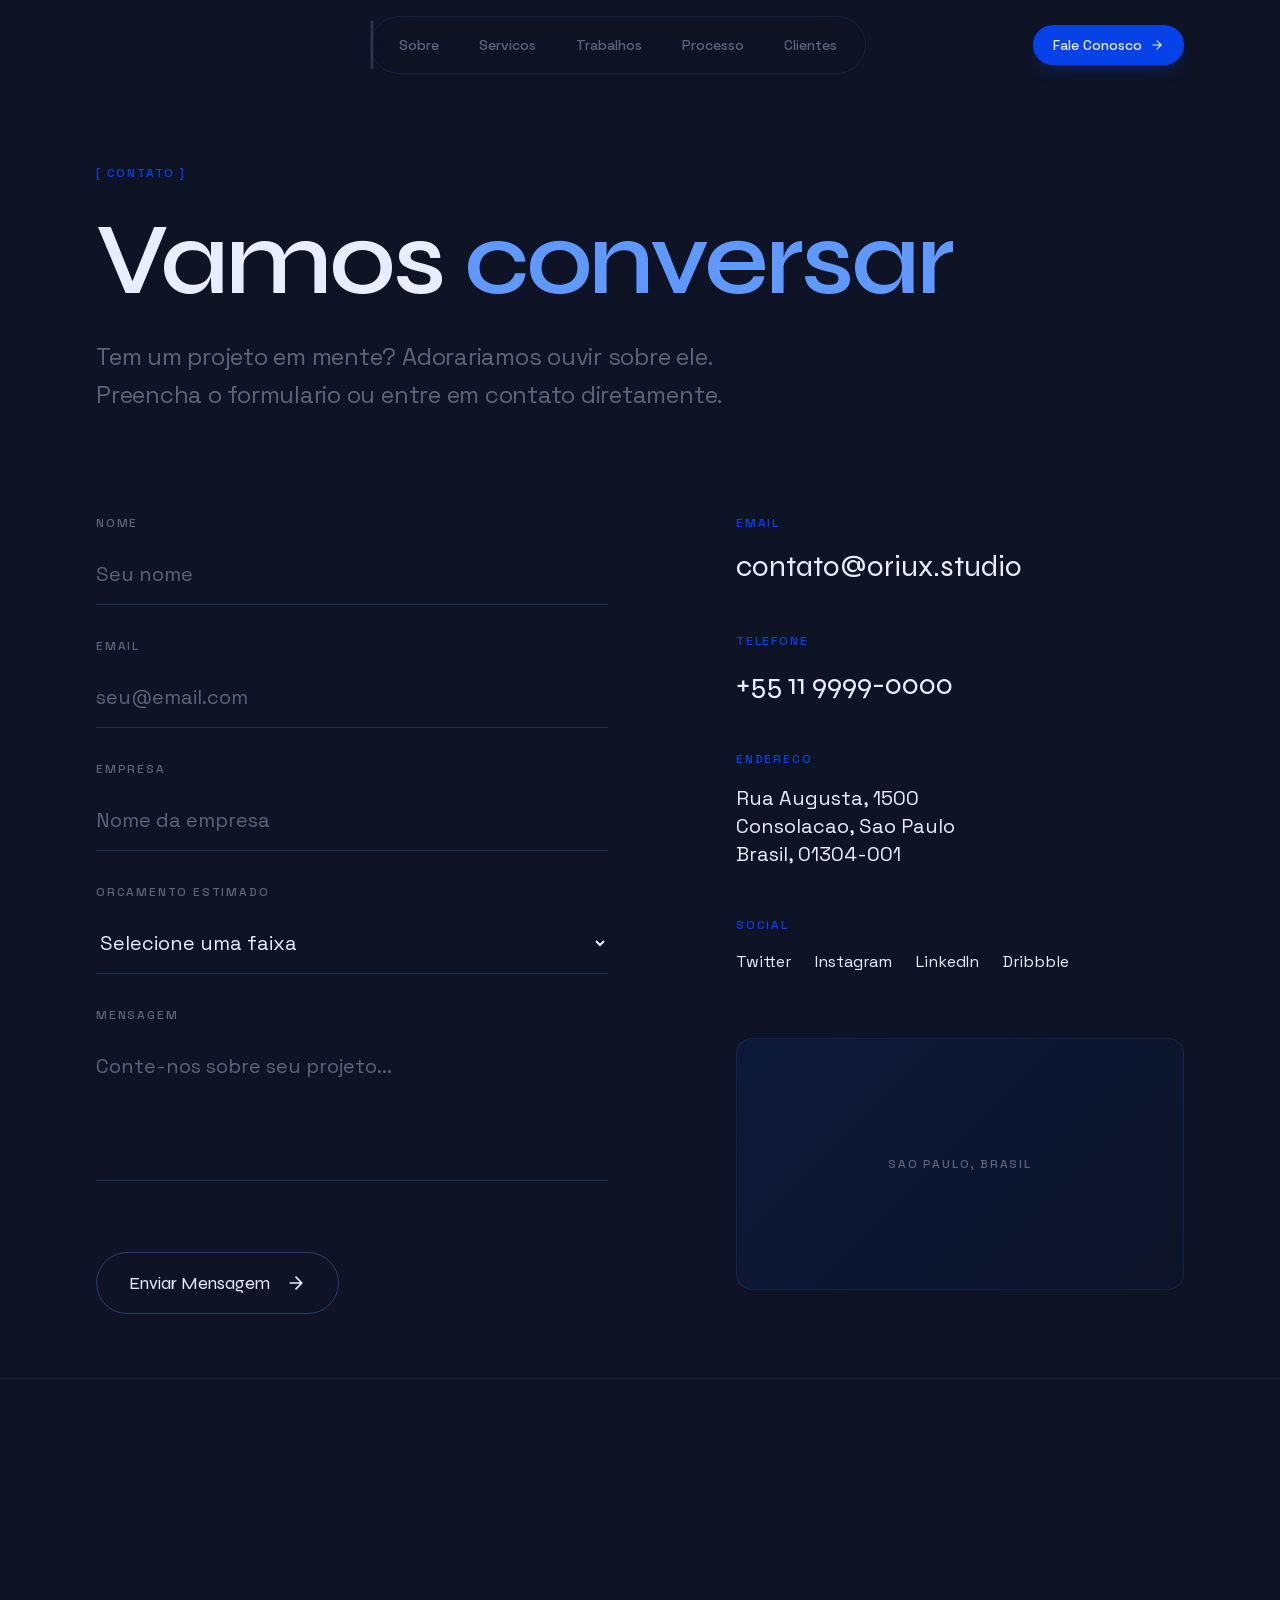
==== contato.html @ c882f320 "first commit" ====
<!DOCTYPE html><!--r68WFXSd35QDfR4xPm5Jc--><html lang="en" class="space_grotesk_81e3057-module__PcZKXa__variable syne_53f86cd1-module__kiT3Eq__variable jetbrains_mono_6104e6b7-module__s6uLTa__variable"><head><meta charSet="utf-8"/><meta name="viewport" content="width=device-width, initial-scale=1, maximum-scale=5"/><link rel="preload" href="/_next/static/media/0c795a286deabae8-s.p.b6c48e4e.woff2" as="font" crossorigin="" type="font/woff2"/><link rel="preload" href="/_next/static/media/0c89a48fa5027cee-s.p.4564287c.woff2" as="font" crossorigin="" type="font/woff2"/><link rel="preload" href="/_next/static/media/70bc3e132a0a741e-s.p.15008bfb.woff2" as="font" crossorigin="" type="font/woff2"/><link rel="stylesheet" href="/_next/static/chunks/7a47e0c0e2c45480.css" data-precedence="next"/><link rel="stylesheet" href="/_next/static/chunks/b102b98662a35ecb.css" data-precedence="next"/><link rel="preload" as="script" fetchPriority="low" href="/_next/static/chunks/b9a0fabf54a78ef2.js"/><script src="/_next/static/chunks/1627bf2f54f2038d.js" async=""></script><script src="/_next/static/chunks/a54c4ba64f2f9a0d.js" async=""></script><script src="/_next/static/chunks/f2f58a7e93290fbb.js" async=""></script><script src="/_next/static/chunks/turbopack-f932480425eff3b5.js" async=""></script><script src="/_next/static/chunks/2f236954d6a65e12.js" async=""></script><script src="/_next/static/chunks/a624b468970d3cc4.js" async=""></script><script src="/_next/static/chunks/ff7694e0f8cee1f4.js" async=""></script><script src="/_next/static/chunks/c4d09e8fe4ce2825.js" async=""></script><meta name="next-size-adjust" content=""/><meta name="theme-color" content="#0e1425"/><title>ORIUX | Premium Creative Web Development</title><meta name="description" content="We craft immersive digital experiences that push the boundaries of web design and development. Award-winning creative studio."/><meta name="author" content="ORIUX"/><meta name="keywords" content="web development,creative agency,digital experience,awwwards,web design,interactive"/><meta property="og:title" content="ORIUX | Premium Creative Web Development"/><meta property="og:description" content="We craft immersive digital experiences that push the boundaries of web design and development."/><meta property="og:locale" content="en_US"/><meta property="og:type" content="website"/><meta name="twitter:card" content="summary_large_image"/><meta name="twitter:title" content="ORIUX | Premium Creative Web Development"/><meta name="twitter:description" content="We craft immersive digital experiences that push the boundaries of web design and development."/><script src="/_next/static/chunks/a6dad97d9634a72d.js" noModule=""></script></head><body class="font-sans antialiased bg-[#0e1425] text-[#e9eeff]"><div hidden=""><!--$--><!--/$--></div><nav class="fixed top-0 left-0 right-0 z-50 px-6 md:px-12 lg:px-24 py-4 transition-all duration-500 "><div class="flex items-center justify-between"><div class="flex items-center gap-3 transition-all duration-500" style="opacity:0;transform:translateY(-20px);pointer-events:none"><a href="#hero" class="flex items-center gap-3 group"><div class="w-9 h-9 rounded-xl bg-[#0742e8] flex items-center justify-center group-hover:scale-110 transition-transform duration-300 shadow-lg shadow-[#0742e8]/30"><span class="text-base font-display font-bold text-[#e9eeff]">O</span></div><span class="text-lg font-display font-semibold text-[#e9eeff] hidden sm:block tracking-tight">ORIUX</span></a></div><div class="hidden md:flex items-center relative px-2 py-2 rounded-full" style="background:rgba(14, 20, 37, 0.6);backdrop-filter:blur(20px);border:1px solid rgba(95, 153, 255, 0.1)"><div class="absolute top-1/2 -translate-y-1/2 h-[calc(100%-8px)] rounded-full pointer-events-none transition-all duration-500 ease-[cubic-bezier(0.32,0.72,0,1)]" style="left:0;width:0;background:linear-gradient(
                    135deg,
                    rgba(95, 153, 255, 0.25) 0%,
                    rgba(7, 66, 232, 0.35) 50%,
                    rgba(95, 153, 255, 0.25) 100%
                  );backdrop-filter:blur(20px) saturate(180%);-webkit-backdrop-filter:blur(20px) saturate(180%);border:1px solid rgba(233, 238, 255, 0.15);box-shadow:0 0 0 0.5px rgba(233, 238, 255, 0.1),
                  0 2px 4px rgba(0, 0, 0, 0.1),
                  0 4px 16px rgba(7, 66, 232, 0.15),
                  inset 0 1px 1px rgba(233, 238, 255, 0.15),
                  inset 0 -1px 1px rgba(7, 66, 232, 0.1)"><div class="absolute inset-0 rounded-full opacity-50" style="background:radial-gradient(ellipse at 50% 0%, rgba(233, 238, 255, 0.2) 0%, transparent 60%)"></div></div><a href="#about" data-nav="about" class="relative px-5 py-2.5 text-sm font-medium transition-all duration-300 rounded-full z-10 text-[#5c647a] hover:text-[#e9eeff]">Sobre</a><a href="#services" data-nav="services" class="relative px-5 py-2.5 text-sm font-medium transition-all duration-300 rounded-full z-10 text-[#5c647a] hover:text-[#e9eeff]">Servicos</a><a href="#projects" data-nav="projects" class="relative px-5 py-2.5 text-sm font-medium transition-all duration-300 rounded-full z-10 text-[#5c647a] hover:text-[#e9eeff]">Trabalhos</a><a href="#process" data-nav="process" class="relative px-5 py-2.5 text-sm font-medium transition-all duration-300 rounded-full z-10 text-[#5c647a] hover:text-[#e9eeff]">Processo</a><a href="#testimonials" data-nav="testimonials" class="relative px-5 py-2.5 text-sm font-medium transition-all duration-300 rounded-full z-10 text-[#5c647a] hover:text-[#e9eeff]">Clientes</a></div><a href="#contact" class="hidden md:flex items-center gap-2 px-5 py-2.5 bg-[#0742e8] rounded-full hover:bg-[#0742e8]/80 transition-all duration-300 group shadow-lg shadow-[#0742e8]/20"><span class="text-sm font-medium text-[#e9eeff]">Fale Conosco</span><svg width="14" height="14" viewBox="0 0 24 24" fill="none" class="transform group-hover:translate-x-1 transition-transform duration-300"><path d="M5 12H19M19 12L12 5M19 12L12 19" stroke="currentColor" stroke-width="2" stroke-linecap="round" stroke-linejoin="round" class="text-[#e9eeff]"></path></svg></a><button class="md:hidden w-12 h-12 flex flex-col items-center justify-center gap-1.5" aria-label="Toggle menu"><span class="w-6 h-0.5 bg-[#e9eeff] transition-all duration-300 "></span><span class="w-6 h-0.5 bg-[#e9eeff] transition-all duration-300 "></span><span class="w-6 h-0.5 bg-[#e9eeff] transition-all duration-300 "></span></button></div></nav><div class="fixed inset-0 z-40 bg-[#0e1425] transition-all duration-500 md:hidden opacity-0 pointer-events-none"><div class="flex flex-col items-center justify-center h-full gap-6"><a href="#hero" class="display-md font-display transition-colors duration-300 text-[#0742e8]" style="opacity:0;transform:translateY(20px);transition:all 0.5s ease 0s">Inicio</a><a href="#about" class="display-md font-display transition-colors duration-300 text-[#e9eeff] hover:text-[#5f99ff]" style="opacity:0;transform:translateY(20px);transition:all 0.5s ease 0.1s">Sobre</a><a href="#services" class="display-md font-display transition-colors duration-300 text-[#e9eeff] hover:text-[#5f99ff]" style="opacity:0;transform:translateY(20px);transition:all 0.5s ease 0.2s">Servicos</a><a href="#projects" class="display-md font-display transition-colors duration-300 text-[#e9eeff] hover:text-[#5f99ff]" style="opacity:0;transform:translateY(20px);transition:all 0.5s ease 0.30000000000000004s">Trabalhos</a><a href="#process" class="display-md font-display transition-colors duration-300 text-[#e9eeff] hover:text-[#5f99ff]" style="opacity:0;transform:translateY(20px);transition:all 0.5s ease 0.4s">Processo</a><a href="#testimonials" class="display-md font-display transition-colors duration-300 text-[#e9eeff] hover:text-[#5f99ff]" style="opacity:0;transform:translateY(20px);transition:all 0.5s ease 0.5s">Clientes</a><a href="#contact" class="display-md font-display transition-colors duration-300 text-[#e9eeff] hover:text-[#5f99ff]" style="opacity:0;transform:translateY(20px);transition:all 0.5s ease 0.6000000000000001s">Contato</a></div></div><main class="min-h-screen bg-[#0e1425]"><div class="min-h-[50vh] flex flex-col justify-center px-6 md:px-12 lg:px-24 pt-32"><span class="hero-text label text-[#0742e8] block mb-8">[ Contato ]</span><h1 class="hero-text display-lg font-display mb-8"><span class="text-[#e9eeff]">Vamos </span><span class="text-[#5f99ff]">conversar</span></h1><p class="hero-text body-lg text-[#5c647a] max-w-2xl">Tem um projeto em mente? Adorariamos ouvir sobre ele. Preencha o formulario ou entre em contato diretamente.</p></div><div class="py-16 px-6 md:px-12 lg:px-24"><div class="grid lg:grid-cols-2 gap-16 items-start"><form class="space-y-8"><div class="form-field"><label class="label text-[#5c647a] block mb-3">Nome</label><input type="text" class="w-full bg-transparent border-b border-[#5f99ff]/20 py-4 text-[#e9eeff] text-xl focus:outline-none focus:border-[#0742e8] transition-colors duration-300 placeholder:text-[#5c647a]" placeholder="Seu nome" required="" value=""/></div><div class="form-field"><label class="label text-[#5c647a] block mb-3">Email</label><input type="email" class="w-full bg-transparent border-b border-[#5f99ff]/20 py-4 text-[#e9eeff] text-xl focus:outline-none focus:border-[#0742e8] transition-colors duration-300 placeholder:text-[#5c647a]" placeholder="seu@email.com" required="" value=""/></div><div class="form-field"><label class="label text-[#5c647a] block mb-3">Empresa</label><input type="text" class="w-full bg-transparent border-b border-[#5f99ff]/20 py-4 text-[#e9eeff] text-xl focus:outline-none focus:border-[#0742e8] transition-colors duration-300 placeholder:text-[#5c647a]" placeholder="Nome da empresa" value=""/></div><div class="form-field"><label class="label text-[#5c647a] block mb-3">Orcamento Estimado</label><select class="w-full bg-transparent border-b border-[#5f99ff]/20 py-4 text-[#e9eeff] text-xl focus:outline-none focus:border-[#0742e8] transition-colors duration-300"><option value="" class="bg-[#0e1425]" selected="">Selecione uma faixa</option><option value="10-25k" class="bg-[#0e1425]">R$ 10.000 - R$ 25.000</option><option value="25-50k" class="bg-[#0e1425]">R$ 25.000 - R$ 50.000</option><option value="50-100k" class="bg-[#0e1425]">R$ 50.000 - R$ 100.000</option><option value="100k+" class="bg-[#0e1425]">R$ 100.000+</option></select></div><div class="form-field"><label class="label text-[#5c647a] block mb-3">Mensagem</label><textarea rows="4" class="w-full bg-transparent border-b border-[#5f99ff]/20 py-4 text-[#e9eeff] text-xl focus:outline-none focus:border-[#0742e8] transition-colors duration-300 placeholder:text-[#5c647a] resize-none" placeholder="Conte-nos sobre seu projeto..." required=""></textarea></div><button type="submit" class="form-field group relative inline-flex items-center gap-4 px-8 py-4 rounded-full border border-[#5f99ff]/30 hover:border-[#0742e8] transition-all duration-500 overflow-hidden mt-8"><span class="absolute inset-0 bg-[#0742e8] transform scale-x-0 group-hover:scale-x-100 transition-transform duration-500 origin-left"></span><span class="relative z-10 text-lg font-display text-[#e9eeff]">Enviar Mensagem</span><svg width="20" height="20" viewBox="0 0 24 24" fill="none" class="relative z-10 transform group-hover:translate-x-1 transition-transform duration-300"><path d="M5 12H19M19 12L12 5M19 12L12 19" stroke="#e9eeff" stroke-width="2" stroke-linecap="round" stroke-linejoin="round"></path></svg></button></form><div class="lg:pl-16"><div class="space-y-12"><div class="contact-info"><span class="label text-[#0742e8] block mb-4">Email</span><a href="mailto:contato@oriux.studio" class="text-2xl md:text-3xl font-display text-[#e9eeff] hover:text-[#5f99ff] transition-colors duration-300">contato@oriux.studio</a></div><div class="contact-info"><span class="label text-[#0742e8] block mb-4">Telefone</span><a href="tel:+551199990000" class="text-2xl md:text-3xl font-display text-[#e9eeff] hover:text-[#5f99ff] transition-colors duration-300">+55 11 9999-0000</a></div><div class="contact-info"><span class="label text-[#0742e8] block mb-4">Endereco</span><p class="text-xl text-[#e9eeff]">Rua Augusta, 1500<br/>Consolacao, Sao Paulo<br/>Brasil, 01304-001</p></div><div class="contact-info"><span class="label text-[#0742e8] block mb-4">Social</span><div class="flex gap-6"><a href="#" class="text-[#e9eeff] hover:text-[#5f99ff] transition-colors duration-300">Twitter</a><a href="#" class="text-[#e9eeff] hover:text-[#5f99ff] transition-colors duration-300">Instagram</a><a href="#" class="text-[#e9eeff] hover:text-[#5f99ff] transition-colors duration-300">LinkedIn</a><a href="#" class="text-[#e9eeff] hover:text-[#5f99ff] transition-colors duration-300">Dribbble</a></div></div></div><div class="mt-16 aspect-video rounded-2xl border border-[#5f99ff]/10 flex items-center justify-center" style="background:linear-gradient(135deg, rgba(7,66,232,0.1) 0%, rgba(0,46,147,0.05) 100%)"><span class="label text-[#5c647a]">Sao Paulo, Brasil</span></div></div></div></div></main><footer class="relative py-16 px-6 md:px-12 lg:px-24 bg-[#0e1425] border-t border-[#5f99ff]/10"><div class="max-w-7xl mx-auto"><div class="footer-content flex flex-col md:flex-row justify-between items-start md:items-center gap-8 mb-16"><div class="flex items-center gap-3"><div class="w-12 h-12 rounded-lg bg-[#0742e8] flex items-center justify-center"><span class="text-xl font-display font-bold text-[#e9eeff]">O</span></div><div><span class="text-xl font-display font-semibold text-[#e9eeff] block">ORIUX</span><span class="text-sm text-[#5c647a]">Estudio Criativo</span></div></div><div class="flex items-center gap-8"><div class="text-right"><span class="label text-[#5c647a] block mb-1">Hora Local</span><span class="text-xl font-mono text-[#5f99ff]">--:--</span></div><div class="text-right"><span class="label text-[#5c647a] block mb-1">Localizado em</span><span class="text-xl text-[#e9eeff]">Sao Paulo, BR</span></div></div></div><div class="footer-content grid grid-cols-2 md:grid-cols-4 gap-8 mb-16"><div><span class="label text-[#5c647a] block mb-4">Navegacao</span><ul class="space-y-3"><li><a href="#projects" class="text-[#e9eeff] hover:text-[#5f99ff] transition-colors duration-300">Trabalhos</a></li><li><a href="#services" class="text-[#e9eeff] hover:text-[#5f99ff] transition-colors duration-300">Servicos</a></li><li><a href="#process" class="text-[#e9eeff] hover:text-[#5f99ff] transition-colors duration-300">Processo</a></li><li><a href="#about" class="text-[#e9eeff] hover:text-[#5f99ff] transition-colors duration-300">Sobre</a></li></ul></div><div><span class="label text-[#5c647a] block mb-4">Servicos</span><ul class="space-y-3"><li><span class="text-[#e9eeff]">Estrategia</span></li><li><span class="text-[#e9eeff]">Design</span></li><li><span class="text-[#e9eeff]">Desenvolvimento</span></li><li><span class="text-[#e9eeff]">Motion</span></li></ul></div><div><span class="label text-[#5c647a] block mb-4">Social</span><ul class="space-y-3"><li><a href="#" class="text-[#e9eeff] hover:text-[#5f99ff] transition-colors duration-300 flex items-center gap-2 group">Twitter<svg width="12" height="12" viewBox="0 0 24 24" fill="none" class="opacity-0 group-hover:opacity-100 transform translate-x-0 group-hover:translate-x-1 transition-all duration-300"><path d="M7 17L17 7M17 7H7M17 7V17" stroke="currentColor" stroke-width="2" stroke-linecap="round" stroke-linejoin="round"></path></svg></a></li><li><a href="#" class="text-[#e9eeff] hover:text-[#5f99ff] transition-colors duration-300 flex items-center gap-2 group">Instagram<svg width="12" height="12" viewBox="0 0 24 24" fill="none" class="opacity-0 group-hover:opacity-100 transform translate-x-0 group-hover:translate-x-1 transition-all duration-300"><path d="M7 17L17 7M17 7H7M17 7V17" stroke="currentColor" stroke-width="2" stroke-linecap="round" stroke-linejoin="round"></path></svg></a></li><li><a href="#" class="text-[#e9eeff] hover:text-[#5f99ff] transition-colors duration-300 flex items-center gap-2 group">LinkedIn<svg width="12" height="12" viewBox="0 0 24 24" fill="none" class="opacity-0 group-hover:opacity-100 transform translate-x-0 group-hover:translate-x-1 transition-all duration-300"><path d="M7 17L17 7M17 7H7M17 7V17" stroke="currentColor" stroke-width="2" stroke-linecap="round" stroke-linejoin="round"></path></svg></a></li><li><a href="#" class="text-[#e9eeff] hover:text-[#5f99ff] transition-colors duration-300 flex items-center gap-2 group">Dribbble<svg width="12" height="12" viewBox="0 0 24 24" fill="none" class="opacity-0 group-hover:opacity-100 transform translate-x-0 group-hover:translate-x-1 transition-all duration-300"><path d="M7 17L17 7M17 7H7M17 7V17" stroke="currentColor" stroke-width="2" stroke-linecap="round" stroke-linejoin="round"></path></svg></a></li></ul></div><div><span class="label text-[#5c647a] block mb-4">Contato</span><ul class="space-y-3"><li><a href="mailto:contato@oriux.studio" class="text-[#5f99ff] hover:text-[#e9eeff] transition-colors duration-300">contato@oriux.studio</a></li><li><span class="text-[#e9eeff]">+55 11 9999-0000</span></li></ul></div></div><div class="footer-content flex flex-col md:flex-row justify-between items-center gap-4 pt-8 border-t border-[#5f99ff]/10"><span class="text-sm text-[#5c647a]">© <!-- -->2026<!-- --> ORIUX. Todos os direitos reservados.</span><div class="flex items-center gap-6"><a href="#" class="text-sm text-[#5c647a] hover:text-[#e9eeff] transition-colors duration-300">Politica de Privacidade</a><a href="#" class="text-sm text-[#5c647a] hover:text-[#e9eeff] transition-colors duration-300">Termos de Uso</a></div></div></div></footer><!--$--><!--/$--><!--$!--><template data-dgst="BAILOUT_TO_CLIENT_SIDE_RENDERING"></template><!--/$--><script src="/_next/static/chunks/b9a0fabf54a78ef2.js" id="_R_" async=""></script><script>(self.__next_f=self.__next_f||[]).push([0])</script><script>self.__next_f.push([1,"1:\"$Sreact.fragment\"\n2:I[39756,[\"/_next/static/chunks/2f236954d6a65e12.js\"],\"default\"]\n3:I[37457,[\"/_next/static/chunks/2f236954d6a65e12.js\"],\"default\"]\n4:I[2355,[\"/_next/static/chunks/a624b468970d3cc4.js\"],\"Analytics\"]\n5:I[47257,[\"/_next/static/chunks/2f236954d6a65e12.js\"],\"ClientPageRoot\"]\n6:I[56154,[\"/_next/static/chunks/a624b468970d3cc4.js\",\"/_next/static/chunks/ff7694e0f8cee1f4.js\",\"/_next/static/chunks/c4d09e8fe4ce2825.js\"],\"default\"]\n9:I[97367,[\"/_next/static/chunks/2f236954d6a65e12.js\"],\"OutletBoundary\"]\na:\"$Sreact.suspense\"\nc:I[97367,[\"/_next/static/chunks/2f236954d6a65e12.js\"],\"ViewportBoundary\"]\ne:I[97367,[\"/_next/static/chunks/2f236954d6a65e12.js\"],\"MetadataBoundary\"]\n10:I[68027,[\"/_next/static/chunks/2f236954d6a65e12.js\"],\"default\"]\n:HL[\"/_next/static/chunks/7a47e0c0e2c45480.css\",\"style\"]\n:HL[\"/_next/static/chunks/b102b98662a35ecb.css\",\"style\"]\n:HL[\"/_next/static/media/0c795a286deabae8-s.p.b6c48e4e.woff2\",\"font\",{\"crossOrigin\":\"\",\"type\":\"font/woff2\"}]\n:HL[\"/_next/static/media/0c89a48fa5027cee-s.p.4564287c.woff2\",\"font\",{\"crossOrigin\":\"\",\"type\":\"font/woff2\"}]\n:HL[\"/_next/static/media/70bc3e132a0a741e-s.p.15008bfb.woff2\",\"font\",{\"crossOrigin\":\"\",\"type\":\"font/woff2\"}]\n"])</script><script>self.__next_f.push([1,"0:{\"P\":null,\"b\":\"r68WFXSd35QDfR4xPm5Jc\",\"c\":[\"\",\"contato\"],\"q\":\"\",\"i\":false,\"f\":[[[\"\",{\"children\":[\"contato\",{\"children\":[\"__PAGE__\",{}]}]},\"$undefined\",\"$undefined\",true],[[\"$\",\"$1\",\"c\",{\"children\":[[[\"$\",\"link\",\"0\",{\"rel\":\"stylesheet\",\"href\":\"/_next/static/chunks/7a47e0c0e2c45480.css\",\"precedence\":\"next\",\"crossOrigin\":\"$undefined\",\"nonce\":\"$undefined\"}],[\"$\",\"link\",\"1\",{\"rel\":\"stylesheet\",\"href\":\"/_next/static/chunks/b102b98662a35ecb.css\",\"precedence\":\"next\",\"crossOrigin\":\"$undefined\",\"nonce\":\"$undefined\"}],[\"$\",\"script\",\"script-0\",{\"src\":\"/_next/static/chunks/a624b468970d3cc4.js\",\"async\":true,\"nonce\":\"$undefined\"}]],[\"$\",\"html\",null,{\"lang\":\"en\",\"className\":\"space_grotesk_81e3057-module__PcZKXa__variable syne_53f86cd1-module__kiT3Eq__variable jetbrains_mono_6104e6b7-module__s6uLTa__variable\",\"children\":[\"$\",\"body\",null,{\"className\":\"font-sans antialiased bg-[#0e1425] text-[#e9eeff]\",\"suppressHydrationWarning\":true,\"children\":[[\"$\",\"$L2\",null,{\"parallelRouterKey\":\"children\",\"error\":\"$undefined\",\"errorStyles\":\"$undefined\",\"errorScripts\":\"$undefined\",\"template\":[\"$\",\"$L3\",null,{}],\"templateStyles\":\"$undefined\",\"templateScripts\":\"$undefined\",\"notFound\":[[[\"$\",\"title\",null,{\"children\":\"404: This page could not be found.\"}],[\"$\",\"div\",null,{\"style\":{\"fontFamily\":\"system-ui,\\\"Segoe UI\\\",Roboto,Helvetica,Arial,sans-serif,\\\"Apple Color Emoji\\\",\\\"Segoe UI Emoji\\\"\",\"height\":\"100vh\",\"textAlign\":\"center\",\"display\":\"flex\",\"flexDirection\":\"column\",\"alignItems\":\"center\",\"justifyContent\":\"center\"},\"children\":[\"$\",\"div\",null,{\"children\":[[\"$\",\"style\",null,{\"dangerouslySetInnerHTML\":{\"__html\":\"body{color:#000;background:#fff;margin:0}.next-error-h1{border-right:1px solid rgba(0,0,0,.3)}@media (prefers-color-scheme:dark){body{color:#fff;background:#000}.next-error-h1{border-right:1px solid rgba(255,255,255,.3)}}\"}}],[\"$\",\"h1\",null,{\"className\":\"next-error-h1\",\"style\":{\"display\":\"inline-block\",\"margin\":\"0 20px 0 0\",\"padding\":\"0 23px 0 0\",\"fontSize\":24,\"fontWeight\":500,\"verticalAlign\":\"top\",\"lineHeight\":\"49px\"},\"children\":404}],[\"$\",\"div\",null,{\"style\":{\"display\":\"inline-block\"},\"children\":[\"$\",\"h2\",null,{\"style\":{\"fontSize\":14,\"fontWeight\":400,\"lineHeight\":\"49px\",\"margin\":0},\"children\":\"This page could not be found.\"}]}]]}]}]],[]],\"forbidden\":\"$undefined\",\"unauthorized\":\"$undefined\"}],[\"$\",\"$L4\",null,{}]]}]}]]}],{\"children\":[[\"$\",\"$1\",\"c\",{\"children\":[null,[\"$\",\"$L2\",null,{\"parallelRouterKey\":\"children\",\"error\":\"$undefined\",\"errorStyles\":\"$undefined\",\"errorScripts\":\"$undefined\",\"template\":[\"$\",\"$L3\",null,{}],\"templateStyles\":\"$undefined\",\"templateScripts\":\"$undefined\",\"notFound\":\"$undefined\",\"forbidden\":\"$undefined\",\"unauthorized\":\"$undefined\"}]]}],{\"children\":[[\"$\",\"$1\",\"c\",{\"children\":[[\"$\",\"$L5\",null,{\"Component\":\"$6\",\"serverProvidedParams\":{\"searchParams\":{},\"params\":{},\"promises\":[\"$@7\",\"$@8\"]}}],[[\"$\",\"script\",\"script-0\",{\"src\":\"/_next/static/chunks/ff7694e0f8cee1f4.js\",\"async\":true,\"nonce\":\"$undefined\"}],[\"$\",\"script\",\"script-1\",{\"src\":\"/_next/static/chunks/c4d09e8fe4ce2825.js\",\"async\":true,\"nonce\":\"$undefined\"}]],[\"$\",\"$L9\",null,{\"children\":[\"$\",\"$a\",null,{\"name\":\"Next.MetadataOutlet\",\"children\":\"$@b\"}]}]]}],{},null,false,false]},null,false,false]},null,false,false],[\"$\",\"$1\",\"h\",{\"children\":[null,[\"$\",\"$Lc\",null,{\"children\":\"$Ld\"}],[\"$\",\"div\",null,{\"hidden\":true,\"children\":[\"$\",\"$Le\",null,{\"children\":[\"$\",\"$a\",null,{\"name\":\"Next.Metadata\",\"children\":\"$Lf\"}]}]}],[\"$\",\"meta\",null,{\"name\":\"next-size-adjust\",\"content\":\"\"}]]}],false]],\"m\":\"$undefined\",\"G\":[\"$10\",[]],\"S\":true}\n"])</script><script>self.__next_f.push([1,"7:{}\n8:\"$0:f:0:1:1:children:1:children:0:props:children:0:props:serverProvidedParams:params\"\n"])</script><script>self.__next_f.push([1,"d:[[\"$\",\"meta\",\"0\",{\"charSet\":\"utf-8\"}],[\"$\",\"meta\",\"1\",{\"name\":\"viewport\",\"content\":\"width=device-width, initial-scale=1, maximum-scale=5\"}],[\"$\",\"meta\",\"2\",{\"name\":\"theme-color\",\"content\":\"#0e1425\"}]]\n"])</script><script>self.__next_f.push([1,"b:null\nf:[[\"$\",\"title\",\"0\",{\"children\":\"ORIUX | Premium Creative Web Development\"}],[\"$\",\"meta\",\"1\",{\"name\":\"description\",\"content\":\"We craft immersive digital experiences that push the boundaries of web design and development. Award-winning creative studio.\"}],[\"$\",\"meta\",\"2\",{\"name\":\"author\",\"content\":\"ORIUX\"}],[\"$\",\"meta\",\"3\",{\"name\":\"keywords\",\"content\":\"web development,creative agency,digital experience,awwwards,web design,interactive\"}],[\"$\",\"meta\",\"4\",{\"property\":\"og:title\",\"content\":\"ORIUX | Premium Creative Web Development\"}],[\"$\",\"meta\",\"5\",{\"property\":\"og:description\",\"content\":\"We craft immersive digital experiences that push the boundaries of web design and development.\"}],[\"$\",\"meta\",\"6\",{\"property\":\"og:locale\",\"content\":\"en_US\"}],[\"$\",\"meta\",\"7\",{\"property\":\"og:type\",\"content\":\"website\"}],[\"$\",\"meta\",\"8\",{\"name\":\"twitter:card\",\"content\":\"summary_large_image\"}],[\"$\",\"meta\",\"9\",{\"name\":\"twitter:title\",\"content\":\"ORIUX | Premium Creative Web Development\"}],[\"$\",\"meta\",\"10\",{\"name\":\"twitter:description\",\"content\":\"We craft immersive digital experiences that push the boundaries of web design and development.\"}]]\n"])</script></body></html>
---- _next/static/chunks/7a47e0c0e2c45480.css ----
@font-face{font-family:Space Grotesk;font-style:normal;font-weight:300 700;font-display:swap;src:url(../media/32687112bd2dd8db-s.cfdd66c2.woff2)format("woff2");unicode-range:U+102-103,U+110-111,U+128-129,U+168-169,U+1A0-1A1,U+1AF-1B0,U+300-301,U+303-304,U+308-309,U+323,U+329,U+1EA0-1EF9,U+20AB}@font-face{font-family:Space Grotesk;font-style:normal;font-weight:300 700;font-display:swap;src:url(../media/28868e710e86be81-s.c30238d4.woff2)format("woff2");unicode-range:U+100-2BA,U+2BD-2C5,U+2C7-2CC,U+2CE-2D7,U+2DD-2FF,U+304,U+308,U+329,U+1D00-1DBF,U+1E00-1E9F,U+1EF2-1EFF,U+2020,U+20A0-20AB,U+20AD-20C0,U+2113,U+2C60-2C7F,U+A720-A7FF}@font-face{font-family:Space Grotesk;font-style:normal;font-weight:300 700;font-display:swap;src:url(../media/0c89a48fa5027cee-s.p.4564287c.woff2)format("woff2");unicode-range:U+??,U+131,U+152-153,U+2BB-2BC,U+2C6,U+2DA,U+2DC,U+304,U+308,U+329,U+2000-206F,U+20AC,U+2122,U+2191,U+2193,U+2212,U+2215,U+FEFF,U+FFFD}@font-face{font-family:Space Grotesk Fallback;src:local(Arial);ascent-override:89.71%;descent-override:26.62%;line-gap-override:0.0%;size-adjust:109.69%}.space_grotesk_81e3057-module__PcZKXa__className{font-family:Space Grotesk,Space Grotesk Fallback;font-style:normal}.space_grotesk_81e3057-module__PcZKXa__variable{--font-sans:"Space Grotesk","Space Grotesk Fallback"}
@font-face{font-family:Syne;font-style:normal;font-weight:400 800;font-display:swap;src:url(../media/ab624315db63c58d-s.028be875.woff2)format("woff2");unicode-range:U+370-377,U+37A-37F,U+384-38A,U+38C,U+38E-3A1,U+3A3-3FF}@font-face{font-family:Syne;font-style:normal;font-weight:400 800;font-display:swap;src:url(../media/e94b8ab81811a983-s.399ca42d.woff2)format("woff2");unicode-range:U+100-2BA,U+2BD-2C5,U+2C7-2CC,U+2CE-2D7,U+2DD-2FF,U+304,U+308,U+329,U+1D00-1DBF,U+1E00-1E9F,U+1EF2-1EFF,U+2020,U+20A0-20AB,U+20AD-20C0,U+2113,U+2C60-2C7F,U+A720-A7FF}@font-face{font-family:Syne;font-style:normal;font-weight:400 800;font-display:swap;src:url(../media/0c795a286deabae8-s.p.b6c48e4e.woff2)format("woff2");unicode-range:U+??,U+131,U+152-153,U+2BB-2BC,U+2C6,U+2DA,U+2DC,U+304,U+308,U+329,U+2000-206F,U+20AC,U+2122,U+2191,U+2193,U+2212,U+2215,U+FEFF,U+FFFD}@font-face{font-family:Syne Fallback;src:local(Arial);ascent-override:93.93%;descent-override:27.93%;line-gap-override:0.0%;size-adjust:98.47%}.syne_53f86cd1-module__kiT3Eq__className{font-family:Syne,Syne Fallback;font-style:normal}.syne_53f86cd1-module__kiT3Eq__variable{--font-display:"Syne","Syne Fallback"}
@font-face{font-family:JetBrains Mono;font-style:normal;font-weight:100 800;font-display:swap;src:url(../media/13bf9871fe164e7f-s.f2220059.woff2)format("woff2");unicode-range:U+460-52F,U+1C80-1C8A,U+20B4,U+2DE0-2DFF,U+A640-A69F,U+FE2E-FE2F}@font-face{font-family:JetBrains Mono;font-style:normal;font-weight:100 800;font-display:swap;src:url(../media/cc545e633e20c56d-s.f6f1950f.woff2)format("woff2");unicode-range:U+301,U+400-45F,U+490-491,U+4B0-4B1,U+2116}@font-face{font-family:JetBrains Mono;font-style:normal;font-weight:100 800;font-display:swap;src:url(../media/71b036adf157cdcf-s.bd5f4d11.woff2)format("woff2");unicode-range:U+370-377,U+37A-37F,U+384-38A,U+38C,U+38E-3A1,U+3A3-3FF}@font-face{font-family:JetBrains Mono;font-style:normal;font-weight:100 800;font-display:swap;src:url(../media/89b21bb081cb7469-s.51c18f09.woff2)format("woff2");unicode-range:U+102-103,U+110-111,U+128-129,U+168-169,U+1A0-1A1,U+1AF-1B0,U+300-301,U+303-304,U+308-309,U+323,U+329,U+1EA0-1EF9,U+20AB}@font-face{font-family:JetBrains Mono;font-style:normal;font-weight:100 800;font-display:swap;src:url(../media/3fe682a82f50d426-s.23358719.woff2)format("woff2");unicode-range:U+100-2BA,U+2BD-2C5,U+2C7-2CC,U+2CE-2D7,U+2DD-2FF,U+304,U+308,U+329,U+1D00-1DBF,U+1E00-1E9F,U+1EF2-1EFF,U+2020,U+20A0-20AB,U+20AD-20C0,U+2113,U+2C60-2C7F,U+A720-A7FF}@font-face{font-family:JetBrains Mono;font-style:normal;font-weight:100 800;font-display:swap;src:url(../media/70bc3e132a0a741e-s.p.15008bfb.woff2)format("woff2");unicode-range:U+??,U+131,U+152-153,U+2BB-2BC,U+2C6,U+2DA,U+2DC,U+304,U+308,U+329,U+2000-206F,U+20AC,U+2122,U+2191,U+2193,U+2212,U+2215,U+FEFF,U+FFFD}@font-face{font-family:JetBrains Mono Fallback;src:local(Arial);ascent-override:75.79%;descent-override:22.29%;line-gap-override:0.0%;size-adjust:134.59%}.jetbrains_mono_6104e6b7-module__s6uLTa__className{font-family:JetBrains Mono,JetBrains Mono Fallback;font-style:normal}.jetbrains_mono_6104e6b7-module__s6uLTa__variable{--font-mono:"JetBrains Mono","JetBrains Mono Fallback"}
---- _next/static/chunks/b102b98662a35ecb.css ----
@layer properties {
    @supports (((-webkit-hyphens:none)) and (not (margin-trim:inline))) or ((-moz-orient:inline) and (not (color:rgb(from red r g b)))) {

        *,
        :before,
        :after,
        ::backdrop {
            --tw-translate-x: 0;
            --tw-translate-y: 0;
            --tw-translate-z: 0;
            --tw-scale-x: 1;
            --tw-scale-y: 1;
            --tw-scale-z: 1;
            --tw-rotate-x: initial;
            --tw-rotate-y: initial;
            --tw-rotate-z: initial;
            --tw-skew-x: initial;
            --tw-skew-y: initial;
            --tw-space-y-reverse: 0;
            --tw-space-x-reverse: 0;
            --tw-border-style: solid;
            --tw-leading: initial;
            --tw-font-weight: initial;
            --tw-tracking: initial;
            --tw-ordinal: initial;
            --tw-slashed-zero: initial;
            --tw-numeric-figure: initial;
            --tw-numeric-spacing: initial;
            --tw-numeric-fraction: initial;
            --tw-shadow: 0 0 #0000;
            --tw-shadow-color: initial;
            --tw-shadow-alpha: 100%;
            --tw-inset-shadow: 0 0 #0000;
            --tw-inset-shadow-color: initial;
            --tw-inset-shadow-alpha: 100%;
            --tw-ring-color: initial;
            --tw-ring-shadow: 0 0 #0000;
            --tw-inset-ring-color: initial;
            --tw-inset-ring-shadow: 0 0 #0000;
            --tw-ring-inset: initial;
            --tw-ring-offset-width: 0px;
            --tw-ring-offset-color: #fff;
            --tw-ring-offset-shadow: 0 0 #0000;
            --tw-outline-style: solid;
            --tw-blur: initial;
            --tw-brightness: initial;
            --tw-contrast: initial;
            --tw-grayscale: initial;
            --tw-hue-rotate: initial;
            --tw-invert: initial;
            --tw-opacity: initial;
            --tw-saturate: initial;
            --tw-sepia: initial;
            --tw-drop-shadow: initial;
            --tw-drop-shadow-color: initial;
            --tw-drop-shadow-alpha: 100%;
            --tw-drop-shadow-size: initial;
            --tw-backdrop-blur: initial;
            --tw-backdrop-brightness: initial;
            --tw-backdrop-contrast: initial;
            --tw-backdrop-grayscale: initial;
            --tw-backdrop-hue-rotate: initial;
            --tw-backdrop-invert: initial;
            --tw-backdrop-opacity: initial;
            --tw-backdrop-saturate: initial;
            --tw-backdrop-sepia: initial;
            --tw-duration: initial;
            --tw-ease: initial;
            --tw-content: "";
            --tw-animation-delay: 0s;
            --tw-animation-direction: normal;
            --tw-animation-duration: initial;
            --tw-animation-fill-mode: forwards;
            --tw-animation-iteration-count: 1;
            --tw-enter-opacity: 1;
            --tw-enter-rotate: 0;
            --tw-enter-scale: 1;
            --tw-enter-translate-x: 0;
            --tw-enter-translate-y: 0;
            --tw-exit-opacity: 1;
            --tw-exit-rotate: 0;
            --tw-exit-scale: 1;
            --tw-exit-translate-x: 0;
            --tw-exit-translate-y: 0
        }
    }
}

@layer theme {

    :root,
    :host {
        --font-sans: "Space Grotesk", system-ui, sans-serif;
        --font-mono: "JetBrains Mono", monospace;
        --color-red-50: #fef2f2;
        --color-red-300: #ffa3a3;
        --color-red-400: #ff6568;
        --color-red-600: #e40014;
        --color-black: #000;
        --color-white: #fff;
        --spacing: .25rem;
        --container-xs: 20rem;
        --container-sm: 24rem;
        --container-md: 28rem;
        --container-lg: 32rem;
        --container-xl: 36rem;
        --container-2xl: 42rem;
        --container-5xl: 64rem;
        --container-6xl: 72rem;
        --container-7xl: 80rem;
        --text-xs: .75rem;
        --text-xs--line-height: calc(1/.75);
        --text-sm: .875rem;
        --text-sm--line-height: calc(1.25/.875);
        --text-base: 1rem;
        --text-base--line-height: calc(1.5/1);
        --text-lg: 1.125rem;
        --text-lg--line-height: calc(1.75/1.125);
        --text-xl: 1.25rem;
        --text-xl--line-height: calc(1.75/1.25);
        --text-2xl: 1.5rem;
        --text-2xl--line-height: calc(2/1.5);
        --text-3xl: 1.875rem;
        --text-3xl--line-height: calc(2.25/1.875);
        --font-weight-normal: 400;
        --font-weight-medium: 500;
        --font-weight-semibold: 600;
        --font-weight-bold: 700;
        --tracking-tighter: -.05em;
        --tracking-tight: -.025em;
        --tracking-widest: .1em;
        --leading-tight: 1.25;
        --leading-snug: 1.375;
        --leading-normal: 1.5;
        --leading-relaxed: 1.625;
        --radius-xs: .125rem;
        --radius-2xl: 1rem;
        --ease-in-out: cubic-bezier(.4, 0, .2, 1);
        --animate-spin: spin 1s linear infinite;
        --animate-pulse: pulse 2s cubic-bezier(.4, 0, .6, 1)infinite;
        --animate-bounce: bounce 1s infinite;
        --blur-2xl: 40px;
        --aspect-video: 16/9;
        --default-transition-duration: .15s;
        --default-transition-timing-function: cubic-bezier(.4, 0, .2, 1);
        --default-font-family: "Space Grotesk", system-ui, sans-serif;
        --default-mono-font-family: "JetBrains Mono", monospace;
        --font-display: "Syne", sans-serif;
        --color-border: var(--border)
    }

    @supports (color:lab(0% 0 0)) {

        :root,
        :host {
            --color-red-50: lab(96.5005% 4.18511 1.52329);
            --color-red-300: lab(76.5514% 36.4219 15.5335);
            --color-red-400: lab(63.7053% 60.7449 31.3109);
            --color-red-600: lab(48.4493% 77.4328 61.5452)
        }
    }
}

@layer base {

    *,
    :after,
    :before,
    ::backdrop {
        box-sizing: border-box;
        border: 0 solid;
        margin: 0;
        padding: 0
    }

    ::file-selector-button {
        box-sizing: border-box;
        border: 0 solid;
        margin: 0;
        padding: 0
    }

    html,
    :host {
        -webkit-text-size-adjust: 100%;
        tab-size: 4;
        line-height: 1.5;
        font-family: var(--default-font-family, ui-sans-serif, system-ui, sans-serif, "Apple Color Emoji", "Segoe UI Emoji", "Segoe UI Symbol", "Noto Color Emoji");
        font-feature-settings: var(--default-font-feature-settings, normal);
        font-variation-settings: var(--default-font-variation-settings, normal);
        -webkit-tap-highlight-color: transparent
    }

    hr {
        height: 0;
        color: inherit;
        border-top-width: 1px
    }

    abbr:where([title]) {
        -webkit-text-decoration: underline dotted;
        text-decoration: underline dotted
    }

    h1,
    h2,
    h3,
    h4,
    h5,
    h6 {
        font-size: inherit;
        font-weight: inherit
    }

    a {
        color: inherit;
        -webkit-text-decoration: inherit;
        -webkit-text-decoration: inherit;
        -webkit-text-decoration: inherit;
        -webkit-text-decoration: inherit;
        text-decoration: inherit
    }

    b,
    strong {
        font-weight: bolder
    }

    code,
    kbd,
    samp,
    pre {
        font-family: var(--default-mono-font-family, ui-monospace, SFMono-Regular, Menlo, Monaco, Consolas, "Liberation Mono", "Courier New", monospace);
        font-feature-settings: var(--default-mono-font-feature-settings, normal);
        font-variation-settings: var(--default-mono-font-variation-settings, normal);
        font-size: 1em
    }

    small {
        font-size: 80%
    }

    sub,
    sup {
        vertical-align: baseline;
        font-size: 75%;
        line-height: 0;
        position: relative
    }

    sub {
        bottom: -.25em
    }

    sup {
        top: -.5em
    }

    table {
        text-indent: 0;
        border-color: inherit;
        border-collapse: collapse
    }

    :-moz-focusring {
        outline: auto
    }

    progress {
        vertical-align: baseline
    }

    summary {
        display: list-item
    }

    ol,
    ul,
    menu {
        list-style: none
    }

    img,
    svg,
    video,
    canvas,
    audio,
    iframe,
    embed,
    object {
        vertical-align: middle;
        display: block
    }

    img,
    video {
        max-width: 100%;
        height: auto
    }

    button,
    input,
    select,
    optgroup,
    textarea {
        font: inherit;
        font-feature-settings: inherit;
        font-variation-settings: inherit;
        letter-spacing: inherit;
        color: inherit;
        opacity: 1;
        background-color: #0000;
        border-radius: 0
    }

    ::file-selector-button {
        font: inherit;
        font-feature-settings: inherit;
        font-variation-settings: inherit;
        letter-spacing: inherit;
        color: inherit;
        opacity: 1;
        background-color: #0000;
        border-radius: 0
    }

    :where(select:is([multiple], [size])) optgroup {
        font-weight: bolder
    }

    :where(select:is([multiple], [size])) optgroup option {
        padding-inline-start: 20px
    }

    ::file-selector-button {
        margin-inline-end: 4px
    }

    ::placeholder {
        opacity: 1
    }

    @supports (not ((-webkit-appearance:-apple-pay-button))) or (contain-intrinsic-size:1px) {
        ::placeholder {
            color: currentColor
        }

        @supports (color:color-mix(in lab, red, red)) {
            ::placeholder {
                color: color-mix(in oklab, currentcolor 50%, transparent)
            }
        }
    }

    textarea {
        resize: vertical
    }

    ::-webkit-search-decoration {
        -webkit-appearance: none
    }

    ::-webkit-date-and-time-value {
        min-height: 1lh;
        text-align: inherit
    }

    ::-webkit-datetime-edit {
        display: inline-flex
    }

    ::-webkit-datetime-edit-fields-wrapper {
        padding: 0
    }

    ::-webkit-datetime-edit {
        padding-block: 0
    }

    ::-webkit-datetime-edit-year-field {
        padding-block: 0
    }

    ::-webkit-datetime-edit-month-field {
        padding-block: 0
    }

    ::-webkit-datetime-edit-day-field {
        padding-block: 0
    }

    ::-webkit-datetime-edit-hour-field {
        padding-block: 0
    }

    ::-webkit-datetime-edit-minute-field {
        padding-block: 0
    }

    ::-webkit-datetime-edit-second-field {
        padding-block: 0
    }

    ::-webkit-datetime-edit-millisecond-field {
        padding-block: 0
    }

    ::-webkit-datetime-edit-meridiem-field {
        padding-block: 0
    }

    ::-webkit-calendar-picker-indicator {
        line-height: 1
    }

    :-moz-ui-invalid {
        box-shadow: none
    }

    button,
    input:where([type=button], [type=reset], [type=submit]) {
        appearance: button
    }

    ::file-selector-button {
        appearance: button
    }

    ::-webkit-inner-spin-button {
        height: auto
    }

    ::-webkit-outer-spin-button {
        height: auto
    }

    [hidden]:where(:not([hidden=until-found])) {
        display: none !important
    }

    * {
        border-color: var(--border);
        outline-color: var(--ring)
    }

    @supports (color:color-mix(in lab, red, red)) {
        * {
            outline-color: color-mix(in oklab, var(--ring)50%, transparent)
        }
    }

    html {
        scroll-behavior: auto
    }

    html.lenis,
    html.lenis body {
        height: auto
    }

    .lenis.lenis-smooth {
        scroll-behavior: auto !important
    }

    .lenis.lenis-smooth [data-lenis-prevent] {
        overscroll-behavior: contain
    }

    .lenis.lenis-stopped {
        overflow: hidden
    }

    .lenis.lenis-smooth iframe {
        pointer-events: none
    }

    body {
        background-color: var(--background);
        color: var(--foreground);
        font-feature-settings: "liga" 1, "calt" 1;
        -webkit-font-smoothing: antialiased;
        -moz-osx-font-smoothing: grayscale;
        overflow-x: hidden
    }

    ::selection {
        background: var(--oriux-blue);
        color: var(--oriux-light)
    }
}

@layer components;

@layer utilities {
    .\@container\/card-header {
        container: card-header/inline-size
    }

    .\@container\/field-group {
        container: field-group/inline-size
    }

    .pointer-events-auto {
        pointer-events: auto
    }

    .pointer-events-none {
        pointer-events: none
    }

    .invisible {
        visibility: hidden
    }

    .sr-only {
        clip-path: inset(50%);
        white-space: nowrap;
        border-width: 0;
        width: 1px;
        height: 1px;
        margin: -1px;
        padding: 0;
        position: absolute;
        overflow: hidden
    }

    .absolute {
        position: absolute
    }

    .fixed {
        position: fixed
    }

    .relative {
        position: relative
    }

    .sticky {
        position: sticky
    }

    .inset-0 {
        inset: calc(var(--spacing)*0)
    }

    .inset-x-0 {
        inset-inline: calc(var(--spacing)*0)
    }

    .inset-y-0 {
        inset-block: calc(var(--spacing)*0)
    }

    .start {
        inset-inline-start: var(--spacing)
    }

    .end {
        inset-inline-end: var(--spacing)
    }

    .-top-12 {
        top: calc(var(--spacing)*-12)
    }

    .top-0 {
        top: calc(var(--spacing)*0)
    }

    .top-1\.5 {
        top: calc(var(--spacing)*1.5)
    }

    .top-1\/2 {
        top: 50%
    }

    .top-1\/3 {
        top: 33.3333%
    }

    .top-1\/4 {
        top: 25%
    }

    .top-2 {
        top: calc(var(--spacing)*2)
    }

    .top-3\.5 {
        top: calc(var(--spacing)*3.5)
    }

    .top-4 {
        top: calc(var(--spacing)*4)
    }

    .top-8 {
        top: calc(var(--spacing)*8)
    }

    .top-24 {
        top: calc(var(--spacing)*24)
    }

    .top-\[1px\] {
        top: 1px
    }

    .top-\[50\%\] {
        top: 50%
    }

    .top-\[60\%\] {
        top: 60%
    }

    .top-full {
        top: 100%
    }

    .-right-8 {
        right: calc(var(--spacing)*-8)
    }

    .-right-12 {
        right: calc(var(--spacing)*-12)
    }

    .right-0 {
        right: calc(var(--spacing)*0)
    }

    .right-1 {
        right: calc(var(--spacing)*1)
    }

    .right-1\/4 {
        right: 25%
    }

    .right-2 {
        right: calc(var(--spacing)*2)
    }

    .right-3 {
        right: calc(var(--spacing)*3)
    }

    .right-4 {
        right: calc(var(--spacing)*4)
    }

    .right-12 {
        right: calc(var(--spacing)*12)
    }

    .-bottom-12 {
        bottom: calc(var(--spacing)*-12)
    }

    .bottom-0 {
        bottom: calc(var(--spacing)*0)
    }

    .bottom-1\/4 {
        bottom: 25%
    }

    .bottom-12 {
        bottom: calc(var(--spacing)*12)
    }

    .bottom-24 {
        bottom: calc(var(--spacing)*24)
    }

    .-left-12 {
        left: calc(var(--spacing)*-12)
    }

    .left-0 {
        left: calc(var(--spacing)*0)
    }

    .left-1\/2 {
        left: 50%
    }

    .left-1\/4 {
        left: 25%
    }

    .left-2 {
        left: calc(var(--spacing)*2)
    }

    .left-6 {
        left: calc(var(--spacing)*6)
    }

    .left-12 {
        left: calc(var(--spacing)*12)
    }

    .left-\[50\%\] {
        left: 50%
    }

    .isolate {
        isolation: isolate
    }

    .z-10 {
        z-index: 10
    }

    .z-20 {
        z-index: 20
    }

    .z-40 {
        z-index: 40
    }

    .z-50 {
        z-index: 50
    }

    .z-\[1\] {
        z-index: 1
    }

    .z-\[100\] {
        z-index: 100
    }

    .z-\[9999\] {
        z-index: 9999
    }

    .order-first {
        order: -9999
    }

    .order-last {
        order: 9999
    }

    .col-start-2 {
        grid-column-start: 2
    }

    .row-span-2 {
        grid-row: span 2/span 2
    }

    .row-start-1 {
        grid-row-start: 1
    }

    .container {
        width: 100%
    }

    @media (min-width:40rem) {
        .container {
            max-width: 40rem
        }
    }

    @media (min-width:48rem) {
        .container {
            max-width: 48rem
        }
    }

    @media (min-width:64rem) {
        .container {
            max-width: 64rem
        }
    }

    @media (min-width:80rem) {
        .container {
            max-width: 80rem
        }
    }

    @media (min-width:96rem) {
        .container {
            max-width: 96rem
        }
    }

    .\!m-0 {
        margin: calc(var(--spacing)*0) !important
    }

    .-mx-1 {
        margin-inline: calc(var(--spacing)*-1)
    }

    .mx-2 {
        margin-inline: calc(var(--spacing)*2)
    }

    .mx-3\.5 {
        margin-inline: calc(var(--spacing)*3.5)
    }

    .mx-6 {
        margin-inline: calc(var(--spacing)*6)
    }

    .mx-auto {
        margin-inline: auto
    }

    .-my-2 {
        margin-block: calc(var(--spacing)*-2)
    }

    .my-0 {
        margin-block: calc(var(--spacing)*0)
    }

    .my-0\.5 {
        margin-block: calc(var(--spacing)*.5)
    }

    .my-1 {
        margin-block: calc(var(--spacing)*1)
    }

    .-mt-4 {
        margin-top: calc(var(--spacing)*-4)
    }

    .mt-1\.5 {
        margin-top: calc(var(--spacing)*1.5)
    }

    .mt-2 {
        margin-top: calc(var(--spacing)*2)
    }

    .mt-4 {
        margin-top: calc(var(--spacing)*4)
    }

    .mt-8 {
        margin-top: calc(var(--spacing)*8)
    }

    .mt-16 {
        margin-top: calc(var(--spacing)*16)
    }

    .mt-auto {
        margin-top: auto
    }

    .mr-\[0\.3em\] {
        margin-right: .3em
    }

    .mb-1 {
        margin-bottom: calc(var(--spacing)*1)
    }

    .mb-2 {
        margin-bottom: calc(var(--spacing)*2)
    }

    .mb-3 {
        margin-bottom: calc(var(--spacing)*3)
    }

    .mb-4 {
        margin-bottom: calc(var(--spacing)*4)
    }

    .mb-6 {
        margin-bottom: calc(var(--spacing)*6)
    }

    .mb-8 {
        margin-bottom: calc(var(--spacing)*8)
    }

    .mb-12 {
        margin-bottom: calc(var(--spacing)*12)
    }

    .mb-16 {
        margin-bottom: calc(var(--spacing)*16)
    }

    .mb-24 {
        margin-bottom: calc(var(--spacing)*24)
    }

    .mb-32 {
        margin-bottom: calc(var(--spacing)*32)
    }

    .-ml-4 {
        margin-left: calc(var(--spacing)*-4)
    }

    .ml-1 {
        margin-left: calc(var(--spacing)*1)
    }

    .ml-4 {
        margin-left: calc(var(--spacing)*4)
    }

    .ml-auto {
        margin-left: auto
    }

    .line-clamp-1 {
        -webkit-line-clamp: 1;
        -webkit-box-orient: vertical;
        display: -webkit-box;
        overflow: hidden
    }

    .line-clamp-2 {
        -webkit-line-clamp: 2;
        -webkit-box-orient: vertical;
        display: -webkit-box;
        overflow: hidden
    }

    .block {
        display: block
    }

    .flex {
        display: flex
    }

    .grid {
        display: grid
    }

    .hidden {
        display: none
    }

    .inline {
        display: inline
    }

    .inline-block {
        display: inline-block
    }

    .inline-flex {
        display: inline-flex
    }

    .table {
        display: table
    }

    .table-caption {
        display: table-caption
    }

    .table-cell {
        display: table-cell
    }

    .table-row {
        display: table-row
    }

    .field-sizing-content {
        field-sizing: content
    }

    .aspect-\[4\/3\] {
        aspect-ratio: 4/3
    }

    .aspect-square {
        aspect-ratio: 1
    }

    .aspect-video {
        aspect-ratio: var(--aspect-video)
    }

    .size-\(--cell-size\) {
        width: var(--cell-size);
        height: var(--cell-size)
    }

    .size-2 {
        width: calc(var(--spacing)*2);
        height: calc(var(--spacing)*2)
    }

    .size-2\.5 {
        width: calc(var(--spacing)*2.5);
        height: calc(var(--spacing)*2.5)
    }

    .size-3 {
        width: calc(var(--spacing)*3);
        height: calc(var(--spacing)*3)
    }

    .size-3\.5 {
        width: calc(var(--spacing)*3.5);
        height: calc(var(--spacing)*3.5)
    }

    .size-4 {
        width: calc(var(--spacing)*4);
        height: calc(var(--spacing)*4)
    }

    .size-6 {
        width: calc(var(--spacing)*6);
        height: calc(var(--spacing)*6)
    }

    .size-7 {
        width: calc(var(--spacing)*7);
        height: calc(var(--spacing)*7)
    }

    .size-8 {
        width: calc(var(--spacing)*8);
        height: calc(var(--spacing)*8)
    }

    .size-9 {
        width: calc(var(--spacing)*9);
        height: calc(var(--spacing)*9)
    }

    .size-10 {
        width: calc(var(--spacing)*10);
        height: calc(var(--spacing)*10)
    }

    .size-auto {
        width: auto;
        height: auto
    }

    .size-full {
        width: 100%;
        height: 100%
    }

    .h-\(--cell-size\) {
        height: var(--cell-size)
    }

    .h-0 {
        height: calc(var(--spacing)*0)
    }

    .h-0\.5 {
        height: calc(var(--spacing)*.5)
    }

    .h-1 {
        height: calc(var(--spacing)*1)
    }

    .h-1\.5 {
        height: calc(var(--spacing)*1.5)
    }

    .h-2 {
        height: calc(var(--spacing)*2)
    }

    .h-2\.5 {
        height: calc(var(--spacing)*2.5)
    }

    .h-3 {
        height: calc(var(--spacing)*3)
    }

    .h-4 {
        height: calc(var(--spacing)*4)
    }

    .h-5 {
        height: calc(var(--spacing)*5)
    }

    .h-6 {
        height: calc(var(--spacing)*6)
    }

    .h-7 {
        height: calc(var(--spacing)*7)
    }

    .h-8 {
        height: calc(var(--spacing)*8)
    }

    .h-9 {
        height: calc(var(--spacing)*9)
    }

    .h-10 {
        height: calc(var(--spacing)*10)
    }

    .h-12 {
        height: calc(var(--spacing)*12)
    }

    .h-16 {
        height: calc(var(--spacing)*16)
    }

    .h-24 {
        height: calc(var(--spacing)*24)
    }

    .h-64 {
        height: calc(var(--spacing)*64)
    }

    .h-\[1\.15rem\] {
        height: 1.15rem
    }

    .h-\[70vh\] {
        height: 70vh
    }

    .h-\[300px\] {
        height: 300px
    }

    .h-\[400px\] {
        height: 400px
    }

    .h-\[600px\] {
        height: 600px
    }

    .h-\[calc\(100\%-1px\)\] {
        height: calc(100% - 1px)
    }

    .h-\[calc\(100\%-8px\)\] {
        height: calc(100% - 8px)
    }

    .h-\[var\(--radix-navigation-menu-viewport-height\)\] {
        height: var(--radix-navigation-menu-viewport-height)
    }

    .h-\[var\(--radix-select-trigger-height\)\] {
        height: var(--radix-select-trigger-height)
    }

    .h-auto {
        height: auto
    }

    .h-full {
        height: 100%
    }

    .h-px {
        height: 1px
    }

    .h-screen {
        height: 100vh
    }

    .h-svh {
        height: 100svh
    }

    .max-h-\(--radix-context-menu-content-available-height\) {
        max-height: var(--radix-context-menu-content-available-height)
    }

    .max-h-\(--radix-dropdown-menu-content-available-height\) {
        max-height: var(--radix-dropdown-menu-content-available-height)
    }

    .max-h-\(--radix-select-content-available-height\) {
        max-height: var(--radix-select-content-available-height)
    }

    .max-h-\[300px\] {
        max-height: 300px
    }

    .max-h-screen {
        max-height: 100vh
    }

    .min-h-0 {
        min-height: calc(var(--spacing)*0)
    }

    .min-h-4 {
        min-height: calc(var(--spacing)*4)
    }

    .min-h-16 {
        min-height: calc(var(--spacing)*16)
    }

    .min-h-\[50vh\] {
        min-height: 50vh
    }

    .min-h-\[70vh\] {
        min-height: 70vh
    }

    .min-h-\[150vh\] {
        min-height: 150vh
    }

    .min-h-\[200vh\] {
        min-height: 200vh
    }

    .min-h-screen {
        min-height: 100vh
    }

    .min-h-svh {
        min-height: 100svh
    }

    .w-\(--cell-size\) {
        width: var(--cell-size)
    }

    .w-\(--sidebar-width\) {
        width: var(--sidebar-width)
    }

    .w-0 {
        width: calc(var(--spacing)*0)
    }

    .w-1 {
        width: calc(var(--spacing)*1)
    }

    .w-1\.5 {
        width: calc(var(--spacing)*1.5)
    }

    .w-1\/2 {
        width: 50%
    }

    .w-2 {
        width: calc(var(--spacing)*2)
    }

    .w-2\.5 {
        width: calc(var(--spacing)*2.5)
    }

    .w-3 {
        width: calc(var(--spacing)*3)
    }

    .w-3\/4 {
        width: 75%
    }

    .w-4 {
        width: calc(var(--spacing)*4)
    }

    .w-5 {
        width: calc(var(--spacing)*5)
    }

    .w-6 {
        width: calc(var(--spacing)*6)
    }

    .w-8 {
        width: calc(var(--spacing)*8)
    }

    .w-9 {
        width: calc(var(--spacing)*9)
    }

    .w-10 {
        width: calc(var(--spacing)*10)
    }

    .w-12 {
        width: calc(var(--spacing)*12)
    }

    .w-16 {
        width: calc(var(--spacing)*16)
    }

    .w-24 {
        width: calc(var(--spacing)*24)
    }

    .w-64 {
        width: calc(var(--spacing)*64)
    }

    .w-72 {
        width: calc(var(--spacing)*72)
    }

    .w-\[35vw\] {
        width: 35vw
    }

    .w-\[40vw\] {
        width: 40vw
    }

    .w-\[100px\] {
        width: 100px
    }

    .w-\[300px\] {
        width: 300px
    }

    .w-\[400px\] {
        width: 400px
    }

    .w-\[600px\] {
        width: 600px
    }

    .w-auto {
        width: auto
    }

    .w-fit {
        width: fit-content
    }

    .w-full {
        width: 100%
    }

    .w-max {
        width: max-content
    }

    .w-px {
        width: 1px
    }

    .max-w-\(--skeleton-width\) {
        max-width: var(--skeleton-width)
    }

    .max-w-2xl {
        max-width: var(--container-2xl)
    }

    .max-w-5xl {
        max-width: var(--container-5xl)
    }

    .max-w-6xl {
        max-width: var(--container-6xl)
    }

    .max-w-7xl {
        max-width: var(--container-7xl)
    }

    .max-w-\[calc\(100\%-2rem\)\] {
        max-width: calc(100% - 2rem)
    }

    .max-w-max {
        max-width: max-content
    }

    .max-w-md {
        max-width: var(--container-md)
    }

    .max-w-sm {
        max-width: var(--container-sm)
    }

    .max-w-xl {
        max-width: var(--container-xl)
    }

    .max-w-xs {
        max-width: var(--container-xs)
    }

    .min-w-\(--cell-size\) {
        min-width: var(--cell-size)
    }

    .min-w-0 {
        min-width: calc(var(--spacing)*0)
    }

    .min-w-5 {
        min-width: calc(var(--spacing)*5)
    }

    .min-w-8 {
        min-width: calc(var(--spacing)*8)
    }

    .min-w-9 {
        min-width: calc(var(--spacing)*9)
    }

    .min-w-10 {
        min-width: calc(var(--spacing)*10)
    }

    .min-w-\[8rem\] {
        min-width: 8rem
    }

    .min-w-\[12rem\] {
        min-width: 12rem
    }

    .min-w-\[var\(--radix-select-trigger-width\)\] {
        min-width: var(--radix-select-trigger-width)
    }

    .flex-1 {
        flex: 1
    }

    .flex-shrink-0,
    .shrink-0 {
        flex-shrink: 0
    }

    .grow {
        flex-grow: 1
    }

    .grow-0 {
        flex-grow: 0
    }

    .basis-full {
        flex-basis: 100%
    }

    .caption-bottom {
        caption-side: bottom
    }

    .border-collapse {
        border-collapse: collapse
    }

    .origin-\(--radix-context-menu-content-transform-origin\) {
        transform-origin: var(--radix-context-menu-content-transform-origin)
    }

    .origin-\(--radix-dropdown-menu-content-transform-origin\) {
        transform-origin: var(--radix-dropdown-menu-content-transform-origin)
    }

    .origin-\(--radix-hover-card-content-transform-origin\) {
        transform-origin: var(--radix-hover-card-content-transform-origin)
    }

    .origin-\(--radix-menubar-content-transform-origin\) {
        transform-origin: var(--radix-menubar-content-transform-origin)
    }

    .origin-\(--radix-popover-content-transform-origin\) {
        transform-origin: var(--radix-popover-content-transform-origin)
    }

    .origin-\(--radix-select-content-transform-origin\) {
        transform-origin: var(--radix-select-content-transform-origin)
    }

    .origin-\(--radix-tooltip-content-transform-origin\) {
        transform-origin: var(--radix-tooltip-content-transform-origin)
    }

    .origin-left {
        transform-origin: 0
    }

    .origin-top {
        transform-origin: top
    }

    .-translate-x-1\/2 {
        --tw-translate-x: calc(calc(1/2*100%)*-1);
        translate: var(--tw-translate-x)var(--tw-translate-y)
    }

    .-translate-x-px {
        --tw-translate-x: -1px;
        translate: var(--tw-translate-x)var(--tw-translate-y)
    }

    .translate-x-0 {
        --tw-translate-x: calc(var(--spacing)*0);
        translate: var(--tw-translate-x)var(--tw-translate-y)
    }

    .translate-x-\[-50\%\] {
        --tw-translate-x: -50%;
        translate: var(--tw-translate-x)var(--tw-translate-y)
    }

    .translate-x-px {
        --tw-translate-x: 1px;
        translate: var(--tw-translate-x)var(--tw-translate-y)
    }

    .-translate-y-1\/2 {
        --tw-translate-y: calc(calc(1/2*100%)*-1);
        translate: var(--tw-translate-x)var(--tw-translate-y)
    }

    .-translate-y-2 {
        --tw-translate-y: calc(var(--spacing)*-2);
        translate: var(--tw-translate-x)var(--tw-translate-y)
    }

    .translate-y-0\.5 {
        --tw-translate-y: calc(var(--spacing)*.5);
        translate: var(--tw-translate-x)var(--tw-translate-y)
    }

    .translate-y-2 {
        --tw-translate-y: calc(var(--spacing)*2);
        translate: var(--tw-translate-x)var(--tw-translate-y)
    }

    .translate-y-\[-50\%\] {
        --tw-translate-y: -50%;
        translate: var(--tw-translate-x)var(--tw-translate-y)
    }

    .translate-y-\[calc\(-50\%_-_2px\)\] {
        --tw-translate-y: calc(-50% - 2px);
        translate: var(--tw-translate-x)var(--tw-translate-y)
    }

    .scale-x-0 {
        --tw-scale-x: 0%;
        scale: var(--tw-scale-x)var(--tw-scale-y)
    }

    .-rotate-45 {
        rotate: -45deg
    }

    .rotate-45 {
        rotate: 45deg
    }

    .rotate-90 {
        rotate: 90deg
    }

    .transform {
        transform: var(--tw-rotate-x, )var(--tw-rotate-y, )var(--tw-rotate-z, )var(--tw-skew-x, )var(--tw-skew-y, )
    }

    .animate-bounce {
        animation: var(--animate-bounce)
    }

    .animate-caret-blink {
        animation: 1.25s ease-out infinite caret-blink
    }

    .animate-in {
        animation: enter var(--tw-animation-duration, var(--tw-duration, .15s))var(--tw-ease, ease)var(--tw-animation-delay, 0s)var(--tw-animation-iteration-count, 1)var(--tw-animation-direction, normal)var(--tw-animation-fill-mode, forwards)
    }

    .animate-pulse {
        animation: var(--animate-pulse)
    }

    .animate-spin {
        animation: var(--animate-spin)
    }

    .cursor-default {
        cursor: default
    }

    .cursor-pointer {
        cursor: pointer
    }

    .cursor-text {
        cursor: text
    }

    .touch-none {
        touch-action: none
    }

    .resize {
        resize: both
    }

    .resize-none {
        resize: none
    }

    .scroll-my-1 {
        scroll-margin-block: calc(var(--spacing)*1)
    }

    .scroll-py-1 {
        scroll-padding-block: calc(var(--spacing)*1)
    }

    .list-disc {
        list-style-type: disc
    }

    .list-none {
        list-style-type: none
    }

    .auto-rows-min {
        grid-auto-rows: min-content
    }

    .grid-cols-2 {
        grid-template-columns: repeat(2, minmax(0, 1fr))
    }

    .grid-cols-\[0_1fr\] {
        grid-template-columns: 0 1fr
    }

    .grid-rows-\[auto_auto\] {
        grid-template-rows: auto auto
    }

    .flex-col {
        flex-direction: column
    }

    .flex-col-reverse {
        flex-direction: column-reverse
    }

    .flex-row {
        flex-direction: row
    }

    .flex-wrap {
        flex-wrap: wrap
    }

    .items-center {
        align-items: center
    }

    .items-end {
        align-items: flex-end
    }

    .items-start {
        align-items: flex-start
    }

    .items-stretch {
        align-items: stretch
    }

    .justify-between {
        justify-content: space-between
    }

    .justify-center {
        justify-content: center
    }

    .justify-end {
        justify-content: flex-end
    }

    .justify-start {
        justify-content: flex-start
    }

    .justify-items-start {
        justify-items: start
    }

    .gap-0\.5 {
        gap: calc(var(--spacing)*.5)
    }

    .gap-1 {
        gap: calc(var(--spacing)*1)
    }

    .gap-1\.5 {
        gap: calc(var(--spacing)*1.5)
    }

    .gap-2 {
        gap: calc(var(--spacing)*2)
    }

    .gap-2\.5 {
        gap: calc(var(--spacing)*2.5)
    }

    .gap-3 {
        gap: calc(var(--spacing)*3)
    }

    .gap-4 {
        gap: calc(var(--spacing)*4)
    }

    .gap-6 {
        gap: calc(var(--spacing)*6)
    }

    .gap-7 {
        gap: calc(var(--spacing)*7)
    }

    .gap-8 {
        gap: calc(var(--spacing)*8)
    }

    .gap-16 {
        gap: calc(var(--spacing)*16)
    }

    :where(.space-y-3>:not(:last-child)) {
        --tw-space-y-reverse: 0;
        margin-block-start: calc(calc(var(--spacing)*3)*var(--tw-space-y-reverse));
        margin-block-end: calc(calc(var(--spacing)*3)*calc(1 - var(--tw-space-y-reverse)))
    }

    :where(.space-y-8>:not(:last-child)) {
        --tw-space-y-reverse: 0;
        margin-block-start: calc(calc(var(--spacing)*8)*var(--tw-space-y-reverse));
        margin-block-end: calc(calc(var(--spacing)*8)*calc(1 - var(--tw-space-y-reverse)))
    }

    :where(.space-y-12>:not(:last-child)) {
        --tw-space-y-reverse: 0;
        margin-block-start: calc(calc(var(--spacing)*12)*var(--tw-space-y-reverse));
        margin-block-end: calc(calc(var(--spacing)*12)*calc(1 - var(--tw-space-y-reverse)))
    }

    :where(.space-y-24>:not(:last-child)) {
        --tw-space-y-reverse: 0;
        margin-block-start: calc(calc(var(--spacing)*24)*var(--tw-space-y-reverse));
        margin-block-end: calc(calc(var(--spacing)*24)*calc(1 - var(--tw-space-y-reverse)))
    }

    :where(.space-x-4>:not(:last-child)) {
        --tw-space-x-reverse: 0;
        margin-inline-start: calc(calc(var(--spacing)*4)*var(--tw-space-x-reverse));
        margin-inline-end: calc(calc(var(--spacing)*4)*calc(1 - var(--tw-space-x-reverse)))
    }

    .gap-y-0\.5 {
        row-gap: calc(var(--spacing)*.5)
    }

    .self-start {
        align-self: flex-start
    }

    .self-stretch {
        align-self: stretch
    }

    .justify-self-end {
        justify-self: flex-end
    }

    .overflow-auto {
        overflow: auto
    }

    .overflow-hidden {
        overflow: hidden
    }

    .overflow-x-auto {
        overflow-x: auto
    }

    .overflow-x-hidden {
        overflow-x: hidden
    }

    .overflow-y-auto {
        overflow-y: auto
    }

    .rounded-2xl {
        border-radius: var(--radius-2xl)
    }

    .rounded-\[2px\] {
        border-radius: 2px
    }

    .rounded-\[4px\] {
        border-radius: 4px
    }

    .rounded-\[calc\(var\(--radius\)-5px\)\] {
        border-radius: calc(var(--radius) - 5px)
    }

    .rounded-\[inherit\] {
        border-radius: inherit
    }

    .rounded-full {
        border-radius: 3.40282e38px
    }

    .rounded-lg {
        border-radius: var(--radius)
    }

    .rounded-md {
        border-radius: calc(var(--radius) - 2px)
    }

    .rounded-none {
        border-radius: 0
    }

    .rounded-sm {
        border-radius: calc(var(--radius) - 4px)
    }

    .rounded-xl {
        border-radius: calc(var(--radius) + 4px)
    }

    .rounded-xs {
        border-radius: var(--radius-xs)
    }

    .rounded-l-md {
        border-top-left-radius: calc(var(--radius) - 2px);
        border-bottom-left-radius: calc(var(--radius) - 2px)
    }

    .rounded-tl-sm {
        border-top-left-radius: calc(var(--radius) - 4px)
    }

    .rounded-r-md {
        border-top-right-radius: calc(var(--radius) - 2px);
        border-bottom-right-radius: calc(var(--radius) - 2px)
    }

    .border {
        border-style: var(--tw-border-style);
        border-width: 1px
    }

    .border-0 {
        border-style: var(--tw-border-style);
        border-width: 0
    }

    .border-4 {
        border-style: var(--tw-border-style);
        border-width: 4px
    }

    .border-\[1\.5px\] {
        border-style: var(--tw-border-style);
        border-width: 1.5px
    }

    .border-y {
        border-block-style: var(--tw-border-style);
        border-block-width: 1px
    }

    .border-t {
        border-top-style: var(--tw-border-style);
        border-top-width: 1px
    }

    .border-r {
        border-right-style: var(--tw-border-style);
        border-right-width: 1px
    }

    .border-b {
        border-bottom-style: var(--tw-border-style);
        border-bottom-width: 1px
    }

    .border-l {
        border-left-style: var(--tw-border-style);
        border-left-width: 1px
    }

    .border-dashed {
        --tw-border-style: dashed;
        border-style: dashed
    }

    .border-\(--color-border\) {
        border-color: var(--color-border)
    }

    .border-\[\#0e1425\] {
        border-color: #0e1425
    }

    .border-\[\#5f99ff\]\/10 {
        border-color: #5f99ff1a;
        border-color: lab(62.8809% 4.59224 -57.4446/.1)
    }

    .border-\[\#5f99ff\]\/20 {
        border-color: #5f99ff33;
        border-color: lab(62.8809% 4.59224 -57.4446/.2)
    }

    .border-\[\#5f99ff\]\/30 {
        border-color: #5f99ff4d;
        border-color: lab(62.8809% 4.59224 -57.4446/.3)
    }

    .border-\[\#5f99ff\]\/50 {
        border-color: #5f99ff80;
        border-color: lab(62.8809% 4.59224 -57.4446/.5)
    }

    .border-border,
    .border-border\/50 {
        border-color: var(--border)
    }

    @supports (color:color-mix(in lab, red, red)) {
        .border-border\/50 {
            border-color: color-mix(in oklab, var(--border)50%, transparent)
        }
    }

    .border-current {
        border-color: currentColor
    }

    .border-destructive {
        border-color: var(--destructive)
    }

    .border-input {
        border-color: var(--input)
    }

    .border-primary {
        border-color: var(--primary)
    }

    .border-transparent {
        border-color: #0000
    }

    .border-t-transparent {
        border-top-color: #0000
    }

    .border-l-transparent {
        border-left-color: #0000
    }

    .bg-\(--color-bg\) {
        background-color: var(--color-bg)
    }

    .bg-\[\#0e1425\] {
        background-color: #0e1425
    }

    .bg-\[\#0e1425\]\/80 {
        background-color: #0e1425cc;
        background-color: lab(6.42554% 1.60194 -12.6684/.8)
    }

    .bg-\[\#5f99ff\] {
        background-color: #5f99ff
    }

    .bg-\[\#5f99ff\]\/10 {
        background-color: #5f99ff1a;
        background-color: lab(62.8809% 4.59224 -57.4446/.1)
    }

    .bg-\[\#5f99ff\]\/20 {
        background-color: #5f99ff33;
        background-color: lab(62.8809% 4.59224 -57.4446/.2)
    }

    .bg-\[\#5f99ff\]\/30 {
        background-color: #5f99ff4d;
        background-color: lab(62.8809% 4.59224 -57.4446/.3)
    }

    .bg-\[\#0742e8\] {
        background-color: #0742e8
    }

    .bg-\[\#e9eeff\] {
        background-color: #e9eeff
    }

    .bg-accent {
        background-color: var(--accent)
    }

    .bg-background {
        background-color: var(--background)
    }

    .bg-black\/50 {
        background-color: #00000080
    }

    @supports (color:color-mix(in lab, red, red)) {
        .bg-black\/50 {
            background-color: color-mix(in oklab, var(--color-black)50%, transparent)
        }
    }

    .bg-border {
        background-color: var(--border)
    }

    .bg-card {
        background-color: var(--card)
    }

    .bg-destructive {
        background-color: var(--destructive)
    }

    .bg-foreground {
        background-color: var(--foreground)
    }

    .bg-input {
        background-color: var(--input)
    }

    .bg-muted,
    .bg-muted\/50 {
        background-color: var(--muted)
    }

    @supports (color:color-mix(in lab, red, red)) {
        .bg-muted\/50 {
            background-color: color-mix(in oklab, var(--muted)50%, transparent)
        }
    }

    .bg-popover {
        background-color: var(--popover)
    }

    .bg-primary,
    .bg-primary\/20 {
        background-color: var(--primary)
    }

    @supports (color:color-mix(in lab, red, red)) {
        .bg-primary\/20 {
            background-color: color-mix(in oklab, var(--primary)20%, transparent)
        }
    }

    .bg-secondary {
        background-color: var(--secondary)
    }

    .bg-transparent {
        background-color: #0000
    }

    .bg-white {
        background-color: var(--color-white)
    }

    .fill-current {
        fill: currentColor
    }

    .fill-foreground {
        fill: var(--foreground)
    }

    .fill-primary {
        fill: var(--primary)
    }

    .p-0 {
        padding: calc(var(--spacing)*0)
    }

    .p-1 {
        padding: calc(var(--spacing)*1)
    }

    .p-2 {
        padding: calc(var(--spacing)*2)
    }

    .p-3 {
        padding: calc(var(--spacing)*3)
    }

    .p-4 {
        padding: calc(var(--spacing)*4)
    }

    .p-6 {
        padding: calc(var(--spacing)*6)
    }

    .p-8 {
        padding: calc(var(--spacing)*8)
    }

    .p-\[3px\] {
        padding: 3px
    }

    .p-px {
        padding: 1px
    }

    .px-\(--cell-size\) {
        padding-inline: var(--cell-size)
    }

    .px-1 {
        padding-inline: calc(var(--spacing)*1)
    }

    .px-1\.5 {
        padding-inline: calc(var(--spacing)*1.5)
    }

    .px-2 {
        padding-inline: calc(var(--spacing)*2)
    }

    .px-2\.5 {
        padding-inline: calc(var(--spacing)*2.5)
    }

    .px-3 {
        padding-inline: calc(var(--spacing)*3)
    }

    .px-4 {
        padding-inline: calc(var(--spacing)*4)
    }

    .px-5 {
        padding-inline: calc(var(--spacing)*5)
    }

    .px-6 {
        padding-inline: calc(var(--spacing)*6)
    }

    .px-8 {
        padding-inline: calc(var(--spacing)*8)
    }

    .px-12 {
        padding-inline: calc(var(--spacing)*12)
    }

    .py-0\.5 {
        padding-block: calc(var(--spacing)*.5)
    }

    .py-1 {
        padding-block: calc(var(--spacing)*1)
    }

    .py-1\.5 {
        padding-block: calc(var(--spacing)*1.5)
    }

    .py-2 {
        padding-block: calc(var(--spacing)*2)
    }

    .py-2\.5 {
        padding-block: calc(var(--spacing)*2.5)
    }

    .py-3 {
        padding-block: calc(var(--spacing)*3)
    }

    .py-4 {
        padding-block: calc(var(--spacing)*4)
    }

    .py-6 {
        padding-block: calc(var(--spacing)*6)
    }

    .py-8 {
        padding-block: calc(var(--spacing)*8)
    }

    .py-12 {
        padding-block: calc(var(--spacing)*12)
    }

    .py-16 {
        padding-block: calc(var(--spacing)*16)
    }

    .py-32 {
        padding-block: calc(var(--spacing)*32)
    }

    .pt-0 {
        padding-top: calc(var(--spacing)*0)
    }

    .pt-2 {
        padding-top: calc(var(--spacing)*2)
    }

    .pt-3 {
        padding-top: calc(var(--spacing)*3)
    }

    .pt-4 {
        padding-top: calc(var(--spacing)*4)
    }

    .pt-8 {
        padding-top: calc(var(--spacing)*8)
    }

    .pt-32 {
        padding-top: calc(var(--spacing)*32)
    }

    .pr-1 {
        padding-right: calc(var(--spacing)*1)
    }

    .pr-2 {
        padding-right: calc(var(--spacing)*2)
    }

    .pr-2\.5 {
        padding-right: calc(var(--spacing)*2.5)
    }

    .pr-3 {
        padding-right: calc(var(--spacing)*3)
    }

    .pr-8 {
        padding-right: calc(var(--spacing)*8)
    }

    .pr-12 {
        padding-right: calc(var(--spacing)*12)
    }

    .pr-\[20vw\] {
        padding-right: 20vw
    }

    .pb-3 {
        padding-bottom: calc(var(--spacing)*3)
    }

    .pb-4 {
        padding-bottom: calc(var(--spacing)*4)
    }

    .pl-2 {
        padding-left: calc(var(--spacing)*2)
    }

    .pl-3 {
        padding-left: calc(var(--spacing)*3)
    }

    .pl-4 {
        padding-left: calc(var(--spacing)*4)
    }

    .pl-8 {
        padding-left: calc(var(--spacing)*8)
    }

    .pl-\[10vw\] {
        padding-left: 10vw
    }

    .text-center {
        text-align: center
    }

    .text-left {
        text-align: left
    }

    .text-right {
        text-align: right
    }

    .align-middle {
        vertical-align: middle
    }

    .font-display {
        font-family: Syne, sans-serif
    }

    .font-mono {
        font-family: JetBrains Mono, monospace
    }

    .font-sans {
        font-family: Space Grotesk, system-ui, sans-serif
    }

    .text-2xl {
        font-size: var(--text-2xl);
        line-height: var(--tw-leading, var(--text-2xl--line-height))
    }

    .text-base {
        font-size: var(--text-base);
        line-height: var(--tw-leading, var(--text-base--line-height))
    }

    .text-lg {
        font-size: var(--text-lg);
        line-height: var(--tw-leading, var(--text-lg--line-height))
    }

    .text-sm {
        font-size: var(--text-sm);
        line-height: var(--tw-leading, var(--text-sm--line-height))
    }

    .text-sm\/relaxed {
        font-size: var(--text-sm);
        line-height: var(--leading-relaxed)
    }

    .text-xl {
        font-size: var(--text-xl);
        line-height: var(--tw-leading, var(--text-xl--line-height))
    }

    .text-xs {
        font-size: var(--text-xs);
        line-height: var(--tw-leading, var(--text-xs--line-height))
    }

    .text-\[0\.8rem\] {
        font-size: .8rem
    }

    .text-\[20rem\] {
        font-size: 20rem
    }

    .text-\[30rem\] {
        font-size: 30rem
    }

    .leading-none {
        --tw-leading: 1;
        line-height: 1
    }

    .leading-normal {
        --tw-leading: var(--leading-normal);
        line-height: var(--leading-normal)
    }

    .leading-snug {
        --tw-leading: var(--leading-snug);
        line-height: var(--leading-snug)
    }

    .leading-tight {
        --tw-leading: var(--leading-tight);
        line-height: var(--leading-tight)
    }

    .font-bold {
        --tw-font-weight: var(--font-weight-bold);
        font-weight: var(--font-weight-bold)
    }

    .font-medium {
        --tw-font-weight: var(--font-weight-medium);
        font-weight: var(--font-weight-medium)
    }

    .font-normal {
        --tw-font-weight: var(--font-weight-normal);
        font-weight: var(--font-weight-normal)
    }

    .font-semibold {
        --tw-font-weight: var(--font-weight-semibold);
        font-weight: var(--font-weight-semibold)
    }

    .tracking-tight {
        --tw-tracking: var(--tracking-tight);
        letter-spacing: var(--tracking-tight)
    }

    .tracking-tighter {
        --tw-tracking: var(--tracking-tighter);
        letter-spacing: var(--tracking-tighter)
    }

    .tracking-widest {
        --tw-tracking: var(--tracking-widest);
        letter-spacing: var(--tracking-widest)
    }

    .text-balance {
        text-wrap: balance
    }

    .break-words {
        overflow-wrap: break-word
    }

    .whitespace-nowrap {
        white-space: nowrap
    }

    .text-\[\#5c647a\] {
        color: #5c647a
    }

    .text-\[\#5f99ff\] {
        color: #5f99ff
    }

    .text-\[\#0742e8\] {
        color: #0742e8
    }

    .text-\[\#0742e8\]\/10 {
        color: #0742e81a;
        color: lab(35.6834% 38.3593 -88.8796/.1)
    }

    .text-\[\#0742e8\]\/20 {
        color: #0742e833;
        color: lab(35.6834% 38.3593 -88.8796/.2)
    }

    .text-\[\#e9eeff\] {
        color: #e9eeff
    }

    .text-\[\#e9eeff\]\/20 {
        color: #e9eeff33;
        color: lab(94.0917% .647306 -8.83174/.2)
    }

    .text-accent-foreground {
        color: var(--accent-foreground)
    }

    .text-background {
        color: var(--background)
    }

    .text-card-foreground {
        color: var(--card-foreground)
    }

    .text-current {
        color: currentColor
    }

    .text-destructive {
        color: var(--destructive)
    }

    .text-destructive-foreground {
        color: var(--destructive-foreground)
    }

    .text-foreground,
    .text-foreground\/50 {
        color: var(--foreground)
    }

    @supports (color:color-mix(in lab, red, red)) {
        .text-foreground\/50 {
            color: color-mix(in oklab, var(--foreground)50%, transparent)
        }
    }

    .text-muted-foreground {
        color: var(--muted-foreground)
    }

    .text-popover-foreground {
        color: var(--popover-foreground)
    }

    .text-primary {
        color: var(--primary)
    }

    .text-primary-foreground {
        color: var(--primary-foreground)
    }

    .text-secondary-foreground {
        color: var(--secondary-foreground)
    }

    .text-white {
        color: var(--color-white)
    }

    .tabular-nums {
        --tw-numeric-spacing: tabular-nums;
        font-variant-numeric: var(--tw-ordinal, )var(--tw-slashed-zero, )var(--tw-numeric-figure, )var(--tw-numeric-spacing, )var(--tw-numeric-fraction, )
    }

    .underline {
        text-decoration-line: underline
    }

    .underline-offset-4 {
        text-underline-offset: 4px
    }

    .antialiased {
        -webkit-font-smoothing: antialiased;
        -moz-osx-font-smoothing: grayscale
    }

    .opacity-0 {
        opacity: 0
    }

    .opacity-10 {
        opacity: .1
    }

    .opacity-20 {
        opacity: .2
    }

    .opacity-30 {
        opacity: .3
    }

    .opacity-40 {
        opacity: .4
    }

    .opacity-50 {
        opacity: .5
    }

    .opacity-70 {
        opacity: .7
    }

    .opacity-90 {
        opacity: .9
    }

    .opacity-100 {
        opacity: 1
    }

    .mix-blend-difference {
        mix-blend-mode: difference
    }

    .shadow {
        --tw-shadow: 0 1px 3px 0 var(--tw-shadow-color, #0000001a), 0 1px 2px -1px var(--tw-shadow-color, #0000001a);
        box-shadow: var(--tw-inset-shadow), var(--tw-inset-ring-shadow), var(--tw-ring-offset-shadow), var(--tw-ring-shadow), var(--tw-shadow)
    }

    .shadow-\[0_0_0_1px_hsl\(var\(--sidebar-border\)\)\] {
        --tw-shadow: 0 0 0 1px var(--tw-shadow-color, hsl(var(--sidebar-border)));
        box-shadow: var(--tw-inset-shadow), var(--tw-inset-ring-shadow), var(--tw-ring-offset-shadow), var(--tw-ring-shadow), var(--tw-shadow)
    }

    .shadow-lg {
        --tw-shadow: 0 10px 15px -3px var(--tw-shadow-color, #0000001a), 0 4px 6px -4px var(--tw-shadow-color, #0000001a);
        box-shadow: var(--tw-inset-shadow), var(--tw-inset-ring-shadow), var(--tw-ring-offset-shadow), var(--tw-ring-shadow), var(--tw-shadow)
    }

    .shadow-md {
        --tw-shadow: 0 4px 6px -1px var(--tw-shadow-color, #0000001a), 0 2px 4px -2px var(--tw-shadow-color, #0000001a);
        box-shadow: var(--tw-inset-shadow), var(--tw-inset-ring-shadow), var(--tw-ring-offset-shadow), var(--tw-ring-shadow), var(--tw-shadow)
    }

    .shadow-none {
        --tw-shadow: 0 0 #0000;
        box-shadow: var(--tw-inset-shadow), var(--tw-inset-ring-shadow), var(--tw-ring-offset-shadow), var(--tw-ring-shadow), var(--tw-shadow)
    }

    .shadow-sm {
        --tw-shadow: 0 1px 3px 0 var(--tw-shadow-color, #0000001a), 0 1px 2px -1px var(--tw-shadow-color, #0000001a);
        box-shadow: var(--tw-inset-shadow), var(--tw-inset-ring-shadow), var(--tw-ring-offset-shadow), var(--tw-ring-shadow), var(--tw-shadow)
    }

    .shadow-xl {
        --tw-shadow: 0 20px 25px -5px var(--tw-shadow-color, #0000001a), 0 8px 10px -6px var(--tw-shadow-color, #0000001a);
        box-shadow: var(--tw-inset-shadow), var(--tw-inset-ring-shadow), var(--tw-ring-offset-shadow), var(--tw-ring-shadow), var(--tw-shadow)
    }

    .shadow-xs {
        --tw-shadow: 0 1px 2px 0 var(--tw-shadow-color, #0000000d);
        box-shadow: var(--tw-inset-shadow), var(--tw-inset-ring-shadow), var(--tw-ring-offset-shadow), var(--tw-ring-shadow), var(--tw-shadow)
    }

    .ring-0 {
        --tw-ring-shadow: var(--tw-ring-inset, )0 0 0 calc(0px + var(--tw-ring-offset-width))var(--tw-ring-color, currentcolor);
        box-shadow: var(--tw-inset-shadow), var(--tw-inset-ring-shadow), var(--tw-ring-offset-shadow), var(--tw-ring-shadow), var(--tw-shadow)
    }

    .shadow-\[\#0742e8\]\/20 {
        --tw-shadow-color: #0742e833
    }

    @supports (color:color-mix(in lab, red, red)) {
        .shadow-\[\#0742e8\]\/20 {
            --tw-shadow-color: color-mix(in oklab, lab(35.6834% 38.3593 -88.8796/.2) var(--tw-shadow-alpha), transparent)
        }
    }

    .shadow-\[\#0742e8\]\/30 {
        --tw-shadow-color: #0742e84d
    }

    @supports (color:color-mix(in lab, red, red)) {
        .shadow-\[\#0742e8\]\/30 {
            --tw-shadow-color: color-mix(in oklab, lab(35.6834% 38.3593 -88.8796/.3) var(--tw-shadow-alpha), transparent)
        }
    }

    .ring-ring\/50 {
        --tw-ring-color: var(--ring)
    }

    @supports (color:color-mix(in lab, red, red)) {
        .ring-ring\/50 {
            --tw-ring-color: color-mix(in oklab, var(--ring)50%, transparent)
        }
    }

    .ring-offset-background {
        --tw-ring-offset-color: var(--background)
    }

    .outline-hidden {
        --tw-outline-style: none;
        outline-style: none
    }

    @media (forced-colors:active) {
        .outline-hidden {
            outline-offset: 2px;
            outline: 2px solid #0000
        }
    }

    .outline {
        outline-style: var(--tw-outline-style);
        outline-width: 1px
    }

    .filter {
        filter: var(--tw-blur, )var(--tw-brightness, )var(--tw-contrast, )var(--tw-grayscale, )var(--tw-hue-rotate, )var(--tw-invert, )var(--tw-saturate, )var(--tw-sepia, )var(--tw-drop-shadow, )
    }

    .backdrop-blur-2xl {
        --tw-backdrop-blur: blur(var(--blur-2xl));
        -webkit-backdrop-filter: var(--tw-backdrop-blur, )var(--tw-backdrop-brightness, )var(--tw-backdrop-contrast, )var(--tw-backdrop-grayscale, )var(--tw-backdrop-hue-rotate, )var(--tw-backdrop-invert, )var(--tw-backdrop-opacity, )var(--tw-backdrop-saturate, )var(--tw-backdrop-sepia, );
        backdrop-filter: var(--tw-backdrop-blur, )var(--tw-backdrop-brightness, )var(--tw-backdrop-contrast, )var(--tw-backdrop-grayscale, )var(--tw-backdrop-hue-rotate, )var(--tw-backdrop-invert, )var(--tw-backdrop-opacity, )var(--tw-backdrop-saturate, )var(--tw-backdrop-sepia, )
    }

    .transition {
        transition-property: color, background-color, border-color, outline-color, text-decoration-color, fill, stroke, --tw-gradient-from, --tw-gradient-via, --tw-gradient-to, opacity, box-shadow, transform, translate, scale, rotate, filter, -webkit-backdrop-filter, backdrop-filter, display, content-visibility, overlay, pointer-events;
        transition-timing-function: var(--tw-ease, var(--default-transition-timing-function));
        transition-duration: var(--tw-duration, var(--default-transition-duration))
    }

    .transition-\[color\,box-shadow\] {
        transition-property: color, box-shadow;
        transition-timing-function: var(--tw-ease, var(--default-transition-timing-function));
        transition-duration: var(--tw-duration, var(--default-transition-duration))
    }

    .transition-\[left\,right\,width\] {
        transition-property: left, right, width;
        transition-timing-function: var(--tw-ease, var(--default-transition-timing-function));
        transition-duration: var(--tw-duration, var(--default-transition-duration))
    }

    .transition-\[margin\,opacity\] {
        transition-property: margin, opacity;
        transition-timing-function: var(--tw-ease, var(--default-transition-timing-function));
        transition-duration: var(--tw-duration, var(--default-transition-duration))
    }

    .transition-\[width\,height\,padding\] {
        transition-property: width, height, padding;
        transition-timing-function: var(--tw-ease, var(--default-transition-timing-function));
        transition-duration: var(--tw-duration, var(--default-transition-duration))
    }

    .transition-\[width\] {
        transition-property: width;
        transition-timing-function: var(--tw-ease, var(--default-transition-timing-function));
        transition-duration: var(--tw-duration, var(--default-transition-duration))
    }

    .transition-all {
        transition-property: all;
        transition-timing-function: var(--tw-ease, var(--default-transition-timing-function));
        transition-duration: var(--tw-duration, var(--default-transition-duration))
    }

    .transition-colors {
        transition-property: color, background-color, border-color, outline-color, text-decoration-color, fill, stroke, --tw-gradient-from, --tw-gradient-via, --tw-gradient-to;
        transition-timing-function: var(--tw-ease, var(--default-transition-timing-function));
        transition-duration: var(--tw-duration, var(--default-transition-duration))
    }

    .transition-opacity {
        transition-property: opacity;
        transition-timing-function: var(--tw-ease, var(--default-transition-timing-function));
        transition-duration: var(--tw-duration, var(--default-transition-duration))
    }

    .transition-shadow {
        transition-property: box-shadow;
        transition-timing-function: var(--tw-ease, var(--default-transition-timing-function));
        transition-duration: var(--tw-duration, var(--default-transition-duration))
    }

    .transition-transform {
        transition-property: transform, translate, scale, rotate;
        transition-timing-function: var(--tw-ease, var(--default-transition-timing-function));
        transition-duration: var(--tw-duration, var(--default-transition-duration))
    }

    .transition-none {
        transition-property: none
    }

    .duration-100 {
        --tw-duration: .1s;
        transition-duration: .1s
    }

    .duration-200 {
        --tw-duration: .2s;
        transition-duration: .2s
    }

    .duration-300 {
        --tw-duration: .3s;
        transition-duration: .3s
    }

    .duration-500 {
        --tw-duration: .5s;
        transition-duration: .5s
    }

    .duration-700 {
        --tw-duration: .7s;
        transition-duration: .7s
    }

    .duration-1000 {
        --tw-duration: 1s;
        transition-duration: 1s
    }

    .ease-\[cubic-bezier\(0\.32\,0\.72\,0\,1\)\] {
        --tw-ease: cubic-bezier(.32, .72, 0, 1);
        transition-timing-function: cubic-bezier(.32, .72, 0, 1)
    }

    .ease-in-out {
        --tw-ease: var(--ease-in-out);
        transition-timing-function: var(--ease-in-out)
    }

    .ease-linear {
        --tw-ease: linear;
        transition-timing-function: linear
    }

    .fade-in-0 {
        --tw-enter-opacity: 0
    }

    .outline-none {
        --tw-outline-style: none;
        outline-style: none
    }

    .select-none {
        -webkit-user-select: none;
        user-select: none
    }

    .zoom-in-95 {
        --tw-enter-scale: .95
    }

    .\[--cell-size\:--spacing\(8\)\] {
        --cell-size: calc(var(--spacing)*8)
    }

    .group-focus-within\/menu-item\:opacity-100:is(:where(.group\/menu-item):focus-within *) {
        opacity: 1
    }

    @media (hover:hover) {
        .group-hover\:translate-x-1:is(:where(.group):hover *) {
            --tw-translate-x: calc(var(--spacing)*1);
            translate: var(--tw-translate-x)var(--tw-translate-y)
        }

        .group-hover\:-translate-y-1:is(:where(.group):hover *) {
            --tw-translate-y: calc(var(--spacing)*-1);
            translate: var(--tw-translate-x)var(--tw-translate-y)
        }

        .group-hover\:scale-110:is(:where(.group):hover *) {
            --tw-scale-x: 110%;
            --tw-scale-y: 110%;
            --tw-scale-z: 110%;
            scale: var(--tw-scale-x)var(--tw-scale-y)
        }

        .group-hover\:scale-x-100:is(:where(.group):hover *) {
            --tw-scale-x: 100%;
            scale: var(--tw-scale-x)var(--tw-scale-y)
        }

        .group-hover\:border-\[\#0742e8\]:is(:where(.group):hover *) {
            border-color: #0742e8
        }

        .group-hover\:border-\[\#0742e8\]\/50:is(:where(.group):hover *) {
            border-color: #0742e880;
            border-color: lab(35.6834% 38.3593 -88.8796/.5)
        }

        .group-hover\:bg-\[\#5f99ff\]:is(:where(.group):hover *) {
            background-color: #5f99ff
        }

        .group-hover\:bg-\[\#0742e8\]:is(:where(.group):hover *) {
            background-color: #0742e8
        }

        .group-hover\:text-\[\#5f99ff\]:is(:where(.group):hover *) {
            color: #5f99ff
        }

        .group-hover\:text-\[\#e9eeff\]:is(:where(.group):hover *) {
            color: #e9eeff
        }

        .group-hover\:text-\[\#e9eeff\]\/40:is(:where(.group):hover *) {
            color: #e9eeff66;
            color: lab(94.0917% .647306 -8.83174/.4)
        }

        .group-hover\:opacity-100:is(:where(.group):hover *),
        .group-hover\/menu-item\:opacity-100:is(:where(.group\/menu-item):hover *) {
            opacity: 1
        }
    }

    .group-has-data-\[sidebar\=menu-action\]\/menu-item\:pr-8:is(:where(.group\/menu-item):has([data-sidebar=menu-action]) *) {
        padding-right: calc(var(--spacing)*8)
    }

    .group-has-\[\[data-orientation\=horizontal\]\]\/field\:text-balance:is(:where(.group\/field):has([data-orientation=horizontal]) *) {
        text-wrap: balance
    }

    .group-has-\[\[data-slot\=item-description\]\]\/item\:translate-y-0\.5:is(:where(.group\/item):has([data-slot=item-description]) *) {
        --tw-translate-y: calc(var(--spacing)*.5);
        translate: var(--tw-translate-x)var(--tw-translate-y)
    }

    .group-has-\[\[data-slot\=item-description\]\]\/item\:self-start:is(:where(.group\/item):has([data-slot=item-description]) *) {
        align-self: flex-start
    }

    .group-has-\[\>input\]\/input-group\:pt-2\.5:is(:where(.group\/input-group):has(>input) *) {
        padding-top: calc(var(--spacing)*2.5)
    }

    .group-has-\[\>input\]\/input-group\:pb-2\.5:is(:where(.group\/input-group):has(>input) *) {
        padding-bottom: calc(var(--spacing)*2.5)
    }

    .group-data-\[collapsible\=icon\]\:-mt-8:is(:where(.group)[data-collapsible=icon] *) {
        margin-top: calc(var(--spacing)*-8)
    }

    .group-data-\[collapsible\=icon\]\:hidden:is(:where(.group)[data-collapsible=icon] *) {
        display: none
    }

    .group-data-\[collapsible\=icon\]\:size-8\!:is(:where(.group)[data-collapsible=icon] *) {
        width: calc(var(--spacing)*8) !important;
        height: calc(var(--spacing)*8) !important
    }

    .group-data-\[collapsible\=icon\]\:w-\(--sidebar-width-icon\):is(:where(.group)[data-collapsible=icon] *) {
        width: var(--sidebar-width-icon)
    }

    .group-data-\[collapsible\=icon\]\:w-\[calc\(var\(--sidebar-width-icon\)\+\(--spacing\(4\)\)\)\]:is(:where(.group)[data-collapsible=icon] *) {
        width: calc(var(--sidebar-width-icon) + (calc(var(--spacing)*4)))
    }

    .group-data-\[collapsible\=icon\]\:w-\[calc\(var\(--sidebar-width-icon\)\+\(--spacing\(4\)\)\+2px\)\]:is(:where(.group)[data-collapsible=icon] *) {
        width: calc(var(--sidebar-width-icon) + (calc(var(--spacing)*4)) + 2px)
    }

    .group-data-\[collapsible\=icon\]\:overflow-hidden:is(:where(.group)[data-collapsible=icon] *) {
        overflow: hidden
    }

    .group-data-\[collapsible\=icon\]\:p-0\!:is(:where(.group)[data-collapsible=icon] *) {
        padding: calc(var(--spacing)*0) !important
    }

    .group-data-\[collapsible\=icon\]\:p-2\!:is(:where(.group)[data-collapsible=icon] *) {
        padding: calc(var(--spacing)*2) !important
    }

    .group-data-\[collapsible\=icon\]\:opacity-0:is(:where(.group)[data-collapsible=icon] *) {
        opacity: 0
    }

    .group-data-\[collapsible\=offcanvas\]\:right-\[calc\(var\(--sidebar-width\)\*-1\)\]:is(:where(.group)[data-collapsible=offcanvas] *) {
        right: calc(var(--sidebar-width)*-1)
    }

    .group-data-\[collapsible\=offcanvas\]\:left-\[calc\(var\(--sidebar-width\)\*-1\)\]:is(:where(.group)[data-collapsible=offcanvas] *) {
        left: calc(var(--sidebar-width)*-1)
    }

    .group-data-\[collapsible\=offcanvas\]\:w-0:is(:where(.group)[data-collapsible=offcanvas] *) {
        width: calc(var(--spacing)*0)
    }

    .group-data-\[collapsible\=offcanvas\]\:translate-x-0:is(:where(.group)[data-collapsible=offcanvas] *) {
        --tw-translate-x: calc(var(--spacing)*0);
        translate: var(--tw-translate-x)var(--tw-translate-y)
    }

    .group-data-\[disabled\=true\]\:pointer-events-none:is(:where(.group)[data-disabled=true] *) {
        pointer-events: none
    }

    .group-data-\[disabled\=true\]\:opacity-50:is(:where(.group)[data-disabled=true] *),
    .group-data-\[disabled\=true\]\/field\:opacity-50:is(:where(.group\/field)[data-disabled=true] *),
    .group-data-\[disabled\=true\]\/input-group\:opacity-50:is(:where(.group\/input-group)[data-disabled=true] *) {
        opacity: .5
    }

    .group-data-\[focused\=true\]\/day\:relative:is(:where(.group\/day)[data-focused=true] *) {
        position: relative
    }

    .group-data-\[focused\=true\]\/day\:z-10:is(:where(.group\/day)[data-focused=true] *) {
        z-index: 10
    }

    .group-data-\[focused\=true\]\/day\:border-ring:is(:where(.group\/day)[data-focused=true] *) {
        border-color: var(--ring)
    }

    .group-data-\[focused\=true\]\/day\:ring-\[3px\]:is(:where(.group\/day)[data-focused=true] *) {
        --tw-ring-shadow: var(--tw-ring-inset, )0 0 0 calc(3px + var(--tw-ring-offset-width))var(--tw-ring-color, currentcolor);
        box-shadow: var(--tw-inset-shadow), var(--tw-inset-ring-shadow), var(--tw-ring-offset-shadow), var(--tw-ring-shadow), var(--tw-shadow)
    }

    .group-data-\[focused\=true\]\/day\:ring-ring\/50:is(:where(.group\/day)[data-focused=true] *) {
        --tw-ring-color: var(--ring)
    }

    @supports (color:color-mix(in lab, red, red)) {
        .group-data-\[focused\=true\]\/day\:ring-ring\/50:is(:where(.group\/day)[data-focused=true] *) {
            --tw-ring-color: color-mix(in oklab, var(--ring)50%, transparent)
        }
    }

    .group-data-\[side\=left\]\:-right-4:is(:where(.group)[data-side=left] *) {
        right: calc(var(--spacing)*-4)
    }

    .group-data-\[side\=left\]\:border-r:is(:where(.group)[data-side=left] *) {
        border-right-style: var(--tw-border-style);
        border-right-width: 1px
    }

    .group-data-\[side\=right\]\:left-0:is(:where(.group)[data-side=right] *) {
        left: calc(var(--spacing)*0)
    }

    .group-data-\[side\=right\]\:rotate-180:is(:where(.group)[data-side=right] *) {
        rotate: 180deg
    }

    .group-data-\[side\=right\]\:border-l:is(:where(.group)[data-side=right] *) {
        border-left-style: var(--tw-border-style);
        border-left-width: 1px
    }

    .group-data-\[state\=open\]\:rotate-180:is(:where(.group)[data-state=open] *) {
        rotate: 180deg
    }

    .group-data-\[variant\=floating\]\:rounded-lg:is(:where(.group)[data-variant=floating] *) {
        border-radius: var(--radius)
    }

    .group-data-\[variant\=floating\]\:border:is(:where(.group)[data-variant=floating] *) {
        border-style: var(--tw-border-style);
        border-width: 1px
    }

    .group-data-\[variant\=floating\]\:shadow-sm:is(:where(.group)[data-variant=floating] *) {
        --tw-shadow: 0 1px 3px 0 var(--tw-shadow-color, #0000001a), 0 1px 2px -1px var(--tw-shadow-color, #0000001a);
        box-shadow: var(--tw-inset-shadow), var(--tw-inset-ring-shadow), var(--tw-ring-offset-shadow), var(--tw-ring-shadow), var(--tw-shadow)
    }

    .group-data-\[variant\=outline\]\/field-group\:-mb-2:is(:where(.group\/field-group)[data-variant=outline] *) {
        margin-bottom: calc(var(--spacing)*-2)
    }

    .group-data-\[vaul-drawer-direction\=bottom\]\/drawer-content\:block:is(:where(.group\/drawer-content)[data-vaul-drawer-direction=bottom] *) {
        display: block
    }

    .group-data-\[vaul-drawer-direction\=bottom\]\/drawer-content\:text-center:is(:where(.group\/drawer-content)[data-vaul-drawer-direction=bottom] *),
    .group-data-\[vaul-drawer-direction\=top\]\/drawer-content\:text-center:is(:where(.group\/drawer-content)[data-vaul-drawer-direction=top] *) {
        text-align: center
    }

    .group-data-\[viewport\=false\]\/navigation-menu\:top-full:is(:where(.group\/navigation-menu)[data-viewport=false] *) {
        top: 100%
    }

    .group-data-\[viewport\=false\]\/navigation-menu\:mt-1\.5:is(:where(.group\/navigation-menu)[data-viewport=false] *) {
        margin-top: calc(var(--spacing)*1.5)
    }

    .group-data-\[viewport\=false\]\/navigation-menu\:overflow-hidden:is(:where(.group\/navigation-menu)[data-viewport=false] *) {
        overflow: hidden
    }

    .group-data-\[viewport\=false\]\/navigation-menu\:rounded-md:is(:where(.group\/navigation-menu)[data-viewport=false] *) {
        border-radius: calc(var(--radius) - 2px)
    }

    .group-data-\[viewport\=false\]\/navigation-menu\:border:is(:where(.group\/navigation-menu)[data-viewport=false] *) {
        border-style: var(--tw-border-style);
        border-width: 1px
    }

    .group-data-\[viewport\=false\]\/navigation-menu\:bg-popover:is(:where(.group\/navigation-menu)[data-viewport=false] *) {
        background-color: var(--popover)
    }

    .group-data-\[viewport\=false\]\/navigation-menu\:text-popover-foreground:is(:where(.group\/navigation-menu)[data-viewport=false] *) {
        color: var(--popover-foreground)
    }

    .group-data-\[viewport\=false\]\/navigation-menu\:shadow:is(:where(.group\/navigation-menu)[data-viewport=false] *) {
        --tw-shadow: 0 1px 3px 0 var(--tw-shadow-color, #0000001a), 0 1px 2px -1px var(--tw-shadow-color, #0000001a);
        box-shadow: var(--tw-inset-shadow), var(--tw-inset-ring-shadow), var(--tw-ring-offset-shadow), var(--tw-ring-shadow), var(--tw-shadow)
    }

    .group-data-\[viewport\=false\]\/navigation-menu\:duration-200:is(:where(.group\/navigation-menu)[data-viewport=false] *) {
        --tw-duration: .2s;
        transition-duration: .2s
    }

    .group-\[\.destructive\]\:border-muted\/40:is(:where(.group).destructive *) {
        border-color: var(--muted)
    }

    @supports (color:color-mix(in lab, red, red)) {
        .group-\[\.destructive\]\:border-muted\/40:is(:where(.group).destructive *) {
            border-color: color-mix(in oklab, var(--muted)40%, transparent)
        }
    }

    .group-\[\.destructive\]\:text-red-300:is(:where(.group).destructive *) {
        color: var(--color-red-300)
    }

    .peer-disabled\:cursor-not-allowed:is(:where(.peer):disabled~*) {
        cursor: not-allowed
    }

    .peer-disabled\:opacity-50:is(:where(.peer):disabled~*) {
        opacity: .5
    }

    .peer-data-\[size\=default\]\/menu-button\:top-1\.5:is(:where(.peer\/menu-button)[data-size=default]~*) {
        top: calc(var(--spacing)*1.5)
    }

    .peer-data-\[size\=lg\]\/menu-button\:top-2\.5:is(:where(.peer\/menu-button)[data-size=lg]~*) {
        top: calc(var(--spacing)*2.5)
    }

    .peer-data-\[size\=sm\]\/menu-button\:top-1:is(:where(.peer\/menu-button)[data-size=sm]~*) {
        top: calc(var(--spacing)*1)
    }

    .selection\:bg-primary ::selection,
    .selection\:bg-primary::selection {
        background-color: var(--primary)
    }

    .selection\:text-primary-foreground ::selection,
    .selection\:text-primary-foreground::selection {
        color: var(--primary-foreground)
    }

    .file\:inline-flex::file-selector-button {
        display: inline-flex
    }

    .file\:h-7::file-selector-button {
        height: calc(var(--spacing)*7)
    }

    .file\:border-0::file-selector-button {
        border-style: var(--tw-border-style);
        border-width: 0
    }

    .file\:bg-transparent::file-selector-button {
        background-color: #0000
    }

    .file\:text-sm::file-selector-button {
        font-size: var(--text-sm);
        line-height: var(--tw-leading, var(--text-sm--line-height))
    }

    .file\:font-medium::file-selector-button {
        --tw-font-weight: var(--font-weight-medium);
        font-weight: var(--font-weight-medium)
    }

    .file\:text-foreground::file-selector-button {
        color: var(--foreground)
    }

    .placeholder\:text-\[\#5c647a\]::placeholder {
        color: #5c647a
    }

    .placeholder\:text-muted-foreground::placeholder {
        color: var(--muted-foreground)
    }

    .after\:absolute:after {
        content: var(--tw-content);
        position: absolute
    }

    .after\:-inset-2:after {
        content: var(--tw-content);
        inset: calc(var(--spacing)*-2)
    }

    .after\:inset-y-0:after {
        content: var(--tw-content);
        inset-block: calc(var(--spacing)*0)
    }

    .after\:left-1\/2:after {
        content: var(--tw-content);
        left: 50%
    }

    .after\:w-1:after {
        content: var(--tw-content);
        width: calc(var(--spacing)*1)
    }

    .after\:w-\[2px\]:after {
        content: var(--tw-content);
        width: 2px
    }

    .after\:-translate-x-1\/2:after {
        content: var(--tw-content);
        --tw-translate-x: calc(calc(1/2*100%)*-1);
        translate: var(--tw-translate-x)var(--tw-translate-y)
    }

    .group-data-\[collapsible\=offcanvas\]\:after\:left-full:is(:where(.group)[data-collapsible=offcanvas] *):after {
        content: var(--tw-content);
        left: 100%
    }

    .first\:rounded-l-md:first-child {
        border-top-left-radius: calc(var(--radius) - 2px);
        border-bottom-left-radius: calc(var(--radius) - 2px)
    }

    .first\:border-l:first-child {
        border-left-style: var(--tw-border-style);
        border-left-width: 1px
    }

    .last\:mt-0:last-child {
        margin-top: calc(var(--spacing)*0)
    }

    .last\:rounded-r-md:last-child {
        border-top-right-radius: calc(var(--radius) - 2px);
        border-bottom-right-radius: calc(var(--radius) - 2px)
    }

    .last\:border-b-0:last-child {
        border-bottom-style: var(--tw-border-style);
        border-bottom-width: 0
    }

    @media (hover:hover) {
        .hover\:border-\[\#5f99ff\]\/40:hover {
            border-color: #5f99ff66;
            border-color: lab(62.8809% 4.59224 -57.4446/.4)
        }

        .hover\:border-\[\#0742e8\]:hover {
            border-color: #0742e8
        }

        .hover\:border-\[\#0742e8\]\/30:hover {
            border-color: #0742e84d;
            border-color: lab(35.6834% 38.3593 -88.8796/.3)
        }

        .hover\:bg-\[\#0742e8\]\/80:hover {
            background-color: #0742e8cc;
            background-color: lab(35.6834% 38.3593 -88.8796/.8)
        }

        .hover\:bg-accent:hover {
            background-color: var(--accent)
        }

        .hover\:bg-destructive\/90:hover {
            background-color: var(--destructive)
        }

        @supports (color:color-mix(in lab, red, red)) {
            .hover\:bg-destructive\/90:hover {
                background-color: color-mix(in oklab, var(--destructive)90%, transparent)
            }
        }

        .hover\:bg-muted:hover,
        .hover\:bg-muted\/50:hover {
            background-color: var(--muted)
        }

        @supports (color:color-mix(in lab, red, red)) {
            .hover\:bg-muted\/50:hover {
                background-color: color-mix(in oklab, var(--muted)50%, transparent)
            }
        }

        .hover\:bg-primary\/90:hover {
            background-color: var(--primary)
        }

        @supports (color:color-mix(in lab, red, red)) {
            .hover\:bg-primary\/90:hover {
                background-color: color-mix(in oklab, var(--primary)90%, transparent)
            }
        }

        .hover\:bg-secondary:hover,
        .hover\:bg-secondary\/80:hover {
            background-color: var(--secondary)
        }

        @supports (color:color-mix(in lab, red, red)) {
            .hover\:bg-secondary\/80:hover {
                background-color: color-mix(in oklab, var(--secondary)80%, transparent)
            }
        }

        .hover\:text-\[\#5f99ff\]:hover {
            color: #5f99ff
        }

        .hover\:text-\[\#e9eeff\]:hover {
            color: #e9eeff
        }

        .hover\:text-accent-foreground:hover {
            color: var(--accent-foreground)
        }

        .hover\:text-foreground:hover {
            color: var(--foreground)
        }

        .hover\:text-muted-foreground:hover {
            color: var(--muted-foreground)
        }

        .hover\:underline:hover {
            text-decoration-line: underline
        }

        .hover\:opacity-100:hover {
            opacity: 1
        }

        .hover\:shadow-\[0_0_0_1px_hsl\(var\(--sidebar-accent\)\)\]:hover {
            --tw-shadow: 0 0 0 1px var(--tw-shadow-color, hsl(var(--sidebar-accent)));
            box-shadow: var(--tw-inset-shadow), var(--tw-inset-ring-shadow), var(--tw-ring-offset-shadow), var(--tw-ring-shadow), var(--tw-shadow)
        }

        .hover\:ring-4:hover {
            --tw-ring-shadow: var(--tw-ring-inset, )0 0 0 calc(4px + var(--tw-ring-offset-width))var(--tw-ring-color, currentcolor);
            box-shadow: var(--tw-inset-shadow), var(--tw-inset-ring-shadow), var(--tw-ring-offset-shadow), var(--tw-ring-shadow), var(--tw-shadow)
        }

        .group-\[\.destructive\]\:hover\:border-destructive\/30:is(:where(.group).destructive *):hover {
            border-color: var(--destructive)
        }

        @supports (color:color-mix(in lab, red, red)) {
            .group-\[\.destructive\]\:hover\:border-destructive\/30:is(:where(.group).destructive *):hover {
                border-color: color-mix(in oklab, var(--destructive)30%, transparent)
            }
        }

        .group-\[\.destructive\]\:hover\:bg-destructive:is(:where(.group).destructive *):hover {
            background-color: var(--destructive)
        }

        .group-\[\.destructive\]\:hover\:text-destructive-foreground:is(:where(.group).destructive *):hover {
            color: var(--destructive-foreground)
        }

        .group-\[\.destructive\]\:hover\:text-red-50:is(:where(.group).destructive *):hover {
            color: var(--color-red-50)
        }
    }

    .focus\:z-10:focus {
        z-index: 10
    }

    .focus\:border-\[\#0742e8\]:focus {
        border-color: #0742e8
    }

    .focus\:bg-accent:focus {
        background-color: var(--accent)
    }

    .focus\:text-accent-foreground:focus {
        color: var(--accent-foreground)
    }

    .focus\:opacity-100:focus {
        opacity: 1
    }

    .focus\:ring-2:focus {
        --tw-ring-shadow: var(--tw-ring-inset, )0 0 0 calc(2px + var(--tw-ring-offset-width))var(--tw-ring-color, currentcolor);
        box-shadow: var(--tw-inset-shadow), var(--tw-inset-ring-shadow), var(--tw-ring-offset-shadow), var(--tw-ring-shadow), var(--tw-shadow)
    }

    .focus\:ring-ring:focus {
        --tw-ring-color: var(--ring)
    }

    .focus\:ring-offset-2:focus {
        --tw-ring-offset-width: 2px;
        --tw-ring-offset-shadow: var(--tw-ring-inset, )0 0 0 var(--tw-ring-offset-width)var(--tw-ring-offset-color)
    }

    .focus\:outline-hidden:focus {
        --tw-outline-style: none;
        outline-style: none
    }

    @media (forced-colors:active) {
        .focus\:outline-hidden:focus {
            outline-offset: 2px;
            outline: 2px solid #0000
        }
    }

    .focus\:outline-none:focus {
        --tw-outline-style: none;
        outline-style: none
    }

    .group-\[\.destructive\]\:focus\:ring-destructive:is(:where(.group).destructive *):focus {
        --tw-ring-color: var(--destructive)
    }

    .group-\[\.destructive\]\:focus\:ring-red-400:is(:where(.group).destructive *):focus {
        --tw-ring-color: var(--color-red-400)
    }

    .group-\[\.destructive\]\:focus\:ring-offset-red-600:is(:where(.group).destructive *):focus {
        --tw-ring-offset-color: var(--color-red-600)
    }

    .focus-visible\:z-10:focus-visible {
        z-index: 10
    }

    .focus-visible\:border-ring:focus-visible {
        border-color: var(--ring)
    }

    .focus-visible\:ring-0:focus-visible {
        --tw-ring-shadow: var(--tw-ring-inset, )0 0 0 calc(0px + var(--tw-ring-offset-width))var(--tw-ring-color, currentcolor);
        box-shadow: var(--tw-inset-shadow), var(--tw-inset-ring-shadow), var(--tw-ring-offset-shadow), var(--tw-ring-shadow), var(--tw-shadow)
    }

    .focus-visible\:ring-1:focus-visible {
        --tw-ring-shadow: var(--tw-ring-inset, )0 0 0 calc(1px + var(--tw-ring-offset-width))var(--tw-ring-color, currentcolor);
        box-shadow: var(--tw-inset-shadow), var(--tw-inset-ring-shadow), var(--tw-ring-offset-shadow), var(--tw-ring-shadow), var(--tw-shadow)
    }

    .focus-visible\:ring-2:focus-visible {
        --tw-ring-shadow: var(--tw-ring-inset, )0 0 0 calc(2px + var(--tw-ring-offset-width))var(--tw-ring-color, currentcolor);
        box-shadow: var(--tw-inset-shadow), var(--tw-inset-ring-shadow), var(--tw-ring-offset-shadow), var(--tw-ring-shadow), var(--tw-shadow)
    }

    .focus-visible\:ring-4:focus-visible {
        --tw-ring-shadow: var(--tw-ring-inset, )0 0 0 calc(4px + var(--tw-ring-offset-width))var(--tw-ring-color, currentcolor);
        box-shadow: var(--tw-inset-shadow), var(--tw-inset-ring-shadow), var(--tw-ring-offset-shadow), var(--tw-ring-shadow), var(--tw-shadow)
    }

    .focus-visible\:ring-\[3px\]:focus-visible {
        --tw-ring-shadow: var(--tw-ring-inset, )0 0 0 calc(3px + var(--tw-ring-offset-width))var(--tw-ring-color, currentcolor);
        box-shadow: var(--tw-inset-shadow), var(--tw-inset-ring-shadow), var(--tw-ring-offset-shadow), var(--tw-ring-shadow), var(--tw-shadow)
    }

    .focus-visible\:ring-destructive\/20:focus-visible {
        --tw-ring-color: var(--destructive)
    }

    @supports (color:color-mix(in lab, red, red)) {
        .focus-visible\:ring-destructive\/20:focus-visible {
            --tw-ring-color: color-mix(in oklab, var(--destructive)20%, transparent)
        }
    }

    .focus-visible\:ring-ring:focus-visible,
    .focus-visible\:ring-ring\/50:focus-visible {
        --tw-ring-color: var(--ring)
    }

    @supports (color:color-mix(in lab, red, red)) {
        .focus-visible\:ring-ring\/50:focus-visible {
            --tw-ring-color: color-mix(in oklab, var(--ring)50%, transparent)
        }
    }

    .focus-visible\:ring-offset-1:focus-visible {
        --tw-ring-offset-width: 1px;
        --tw-ring-offset-shadow: var(--tw-ring-inset, )0 0 0 var(--tw-ring-offset-width)var(--tw-ring-offset-color)
    }

    .focus-visible\:outline-hidden:focus-visible {
        --tw-outline-style: none;
        outline-style: none
    }

    @media (forced-colors:active) {
        .focus-visible\:outline-hidden:focus-visible {
            outline-offset: 2px;
            outline: 2px solid #0000
        }
    }

    .focus-visible\:outline-1:focus-visible {
        outline-style: var(--tw-outline-style);
        outline-width: 1px
    }

    .focus-visible\:outline-ring:focus-visible {
        outline-color: var(--ring)
    }

    .disabled\:pointer-events-none:disabled {
        pointer-events: none
    }

    .disabled\:cursor-not-allowed:disabled {
        cursor: not-allowed
    }

    .disabled\:opacity-50:disabled {
        opacity: .5
    }

    :where([data-side=left]) .in-data-\[side\=left\]\:cursor-w-resize {
        cursor: w-resize
    }

    :where([data-side=right]) .in-data-\[side\=right\]\:cursor-e-resize {
        cursor: e-resize
    }

    .has-focus\:border-ring:has(:focus) {
        border-color: var(--ring)
    }

    .has-focus\:ring-\[3px\]:has(:focus) {
        --tw-ring-shadow: var(--tw-ring-inset, )0 0 0 calc(3px + var(--tw-ring-offset-width))var(--tw-ring-color, currentcolor);
        box-shadow: var(--tw-inset-shadow), var(--tw-inset-ring-shadow), var(--tw-ring-offset-shadow), var(--tw-ring-shadow), var(--tw-shadow)
    }

    .has-focus\:ring-ring\/50:has(:focus) {
        --tw-ring-color: var(--ring)
    }

    @supports (color:color-mix(in lab, red, red)) {
        .has-focus\:ring-ring\/50:has(:focus) {
            --tw-ring-color: color-mix(in oklab, var(--ring)50%, transparent)
        }
    }

    .has-disabled\:opacity-50:has(:disabled) {
        opacity: .5
    }

    .has-data-\[slot\=card-action\]\:grid-cols-\[1fr_auto\]:has([data-slot=card-action]) {
        grid-template-columns: 1fr auto
    }

    .has-data-\[state\=checked\]\:border-primary:has([data-state=checked]) {
        border-color: var(--primary)
    }

    .has-data-\[state\=checked\]\:bg-primary\/5:has([data-state=checked]) {
        background-color: var(--primary)
    }

    @supports (color:color-mix(in lab, red, red)) {
        .has-data-\[state\=checked\]\:bg-primary\/5:has([data-state=checked]) {
            background-color: color-mix(in oklab, var(--primary)5%, transparent)
        }
    }

    .has-\[\[data-slot\=input-group-control\]\:focus-visible\]\:border-ring:has([data-slot=input-group-control]:focus-visible) {
        border-color: var(--ring)
    }

    .has-\[\[data-slot\=input-group-control\]\:focus-visible\]\:ring-\[3px\]:has([data-slot=input-group-control]:focus-visible) {
        --tw-ring-shadow: var(--tw-ring-inset, )0 0 0 calc(3px + var(--tw-ring-offset-width))var(--tw-ring-color, currentcolor);
        box-shadow: var(--tw-inset-shadow), var(--tw-inset-ring-shadow), var(--tw-ring-offset-shadow), var(--tw-ring-shadow), var(--tw-shadow)
    }

    .has-\[\[data-slot\=input-group-control\]\:focus-visible\]\:ring-ring\/50:has([data-slot=input-group-control]:focus-visible) {
        --tw-ring-color: var(--ring)
    }

    @supports (color:color-mix(in lab, red, red)) {
        .has-\[\[data-slot\=input-group-control\]\:focus-visible\]\:ring-ring\/50:has([data-slot=input-group-control]:focus-visible) {
            --tw-ring-color: color-mix(in oklab, var(--ring)50%, transparent)
        }
    }

    .has-\[\[data-slot\]\[aria-invalid\=true\]\]\:border-destructive:has([data-slot][aria-invalid=true]) {
        border-color: var(--destructive)
    }

    .has-\[\[data-slot\]\[aria-invalid\=true\]\]\:ring-destructive\/20:has([data-slot][aria-invalid=true]) {
        --tw-ring-color: var(--destructive)
    }

    @supports (color:color-mix(in lab, red, red)) {
        .has-\[\[data-slot\]\[aria-invalid\=true\]\]\:ring-destructive\/20:has([data-slot][aria-invalid=true]) {
            --tw-ring-color: color-mix(in oklab, var(--destructive)20%, transparent)
        }
    }

    .has-\[\>\[data-align\=block-end\]\]\:h-auto:has(>[data-align=block-end]) {
        height: auto
    }

    .has-\[\>\[data-align\=block-end\]\]\:flex-col:has(>[data-align=block-end]) {
        flex-direction: column
    }

    .has-\[\>\[data-align\=block-start\]\]\:h-auto:has(>[data-align=block-start]) {
        height: auto
    }

    .has-\[\>\[data-align\=block-start\]\]\:flex-col:has(>[data-align=block-start]) {
        flex-direction: column
    }

    .has-\[\>\[data-slot\=button-group\]\]\:gap-2:has(>[data-slot=button-group]) {
        gap: calc(var(--spacing)*2)
    }

    .has-\[\>\[data-slot\=checkbox-group\]\]\:gap-3:has(>[data-slot=checkbox-group]) {
        gap: calc(var(--spacing)*3)
    }

    .has-\[\>\[data-slot\=field-content\]\]\:items-start:has(>[data-slot=field-content]) {
        align-items: flex-start
    }

    .has-\[\>\[data-slot\=field\]\]\:w-full:has(>[data-slot=field]) {
        width: 100%
    }

    .has-\[\>\[data-slot\=field\]\]\:flex-col:has(>[data-slot=field]) {
        flex-direction: column
    }

    .has-\[\>\[data-slot\=field\]\]\:rounded-md:has(>[data-slot=field]) {
        border-radius: calc(var(--radius) - 2px)
    }

    .has-\[\>\[data-slot\=field\]\]\:border:has(>[data-slot=field]) {
        border-style: var(--tw-border-style);
        border-width: 1px
    }

    .has-\[\>\[data-slot\=radio-group\]\]\:gap-3:has(>[data-slot=radio-group]) {
        gap: calc(var(--spacing)*3)
    }

    .has-\[\>button\]\:mr-\[-0\.4rem\]:has(>button) {
        margin-right: -.4rem
    }

    .has-\[\>button\]\:ml-\[-0\.45rem\]:has(>button) {
        margin-left: -.45rem
    }

    .has-\[\>kbd\]\:mr-\[-0\.35rem\]:has(>kbd) {
        margin-right: -.35rem
    }

    .has-\[\>kbd\]\:ml-\[-0\.35rem\]:has(>kbd) {
        margin-left: -.35rem
    }

    .has-\[\>svg\]\:grid-cols-\[calc\(var\(--spacing\)\*4\)_1fr\]:has(>svg) {
        grid-template-columns: calc(var(--spacing)*4)1fr
    }

    .has-\[\>svg\]\:gap-x-3:has(>svg) {
        column-gap: calc(var(--spacing)*3)
    }

    .has-\[\>svg\]\:p-0:has(>svg) {
        padding: calc(var(--spacing)*0)
    }

    .has-\[\>svg\]\:px-2:has(>svg) {
        padding-inline: calc(var(--spacing)*2)
    }

    .has-\[\>svg\]\:px-2\.5:has(>svg) {
        padding-inline: calc(var(--spacing)*2.5)
    }

    .has-\[\>svg\]\:px-3:has(>svg) {
        padding-inline: calc(var(--spacing)*3)
    }

    .has-\[\>svg\]\:px-4:has(>svg) {
        padding-inline: calc(var(--spacing)*4)
    }

    .has-\[\>textarea\]\:h-auto:has(>textarea) {
        height: auto
    }

    .aria-disabled\:pointer-events-none[aria-disabled=true] {
        pointer-events: none
    }

    .aria-disabled\:opacity-50[aria-disabled=true] {
        opacity: .5
    }

    .aria-invalid\:border-destructive[aria-invalid=true] {
        border-color: var(--destructive)
    }

    .aria-invalid\:ring-destructive\/20[aria-invalid=true] {
        --tw-ring-color: var(--destructive)
    }

    @supports (color:color-mix(in lab, red, red)) {
        .aria-invalid\:ring-destructive\/20[aria-invalid=true] {
            --tw-ring-color: color-mix(in oklab, var(--destructive)20%, transparent)
        }
    }

    .aria-selected\:text-muted-foreground[aria-selected=true] {
        color: var(--muted-foreground)
    }

    .data-\[active\=true\]\:z-10[data-active=true] {
        z-index: 10
    }

    .data-\[active\=true\]\:border-ring[data-active=true] {
        border-color: var(--ring)
    }

    .data-\[active\=true\]\:bg-accent\/50[data-active=true] {
        background-color: var(--accent)
    }

    @supports (color:color-mix(in lab, red, red)) {
        .data-\[active\=true\]\:bg-accent\/50[data-active=true] {
            background-color: color-mix(in oklab, var(--accent)50%, transparent)
        }
    }

    .data-\[active\=true\]\:font-medium[data-active=true] {
        --tw-font-weight: var(--font-weight-medium);
        font-weight: var(--font-weight-medium)
    }

    .data-\[active\=true\]\:text-accent-foreground[data-active=true] {
        color: var(--accent-foreground)
    }

    .data-\[active\=true\]\:ring-\[3px\][data-active=true] {
        --tw-ring-shadow: var(--tw-ring-inset, )0 0 0 calc(3px + var(--tw-ring-offset-width))var(--tw-ring-color, currentcolor);
        box-shadow: var(--tw-inset-shadow), var(--tw-inset-ring-shadow), var(--tw-ring-offset-shadow), var(--tw-ring-shadow), var(--tw-shadow)
    }

    .data-\[active\=true\]\:ring-ring\/50[data-active=true] {
        --tw-ring-color: var(--ring)
    }

    @supports (color:color-mix(in lab, red, red)) {
        .data-\[active\=true\]\:ring-ring\/50[data-active=true] {
            --tw-ring-color: color-mix(in oklab, var(--ring)50%, transparent)
        }
    }

    @media (hover:hover) {
        .data-\[active\=true\]\:hover\:bg-accent[data-active=true]:hover {
            background-color: var(--accent)
        }
    }

    .data-\[active\=true\]\:focus\:bg-accent[data-active=true]:focus {
        background-color: var(--accent)
    }

    .data-\[active\=true\]\:aria-invalid\:border-destructive[data-active=true][aria-invalid=true] {
        border-color: var(--destructive)
    }

    .data-\[active\=true\]\:aria-invalid\:ring-destructive\/20[data-active=true][aria-invalid=true] {
        --tw-ring-color: var(--destructive)
    }

    @supports (color:color-mix(in lab, red, red)) {
        .data-\[active\=true\]\:aria-invalid\:ring-destructive\/20[data-active=true][aria-invalid=true] {
            --tw-ring-color: color-mix(in oklab, var(--destructive)20%, transparent)
        }
    }

    .data-\[disabled\]\:pointer-events-none[data-disabled] {
        pointer-events: none
    }

    .data-\[disabled\]\:opacity-50[data-disabled] {
        opacity: .5
    }

    .data-\[disabled\=true\]\:pointer-events-none[data-disabled=true] {
        pointer-events: none
    }

    .data-\[disabled\=true\]\:opacity-50[data-disabled=true] {
        opacity: .5
    }

    .data-\[error\=true\]\:text-destructive[data-error=true] {
        color: var(--destructive)
    }

    .data-\[inset\]\:pl-8[data-inset] {
        padding-left: calc(var(--spacing)*8)
    }

    .data-\[invalid\=true\]\:text-destructive[data-invalid=true] {
        color: var(--destructive)
    }

    .data-\[motion\=from-end\]\:slide-in-from-right-52[data-motion=from-end] {
        --tw-enter-translate-x: calc(52*var(--spacing))
    }

    .data-\[motion\=from-start\]\:slide-in-from-left-52[data-motion=from-start] {
        --tw-enter-translate-x: calc(52*var(--spacing)*-1)
    }

    .data-\[motion\=to-end\]\:slide-out-to-right-52[data-motion=to-end] {
        --tw-exit-translate-x: calc(52*var(--spacing))
    }

    .data-\[motion\=to-start\]\:slide-out-to-left-52[data-motion=to-start] {
        --tw-exit-translate-x: calc(52*var(--spacing)*-1)
    }

    .data-\[motion\^\=from-\]\:animate-in[data-motion^=from-] {
        animation: enter var(--tw-animation-duration, var(--tw-duration, .15s))var(--tw-ease, ease)var(--tw-animation-delay, 0s)var(--tw-animation-iteration-count, 1)var(--tw-animation-direction, normal)var(--tw-animation-fill-mode, forwards)
    }

    .data-\[motion\^\=from-\]\:fade-in[data-motion^=from-] {
        --tw-enter-opacity: 0
    }

    .data-\[motion\^\=to-\]\:animate-out[data-motion^=to-] {
        animation: exit var(--tw-animation-duration, var(--tw-duration, .15s))var(--tw-ease, ease)var(--tw-animation-delay, 0s)var(--tw-animation-iteration-count, 1)var(--tw-animation-direction, normal)var(--tw-animation-fill-mode, forwards)
    }

    .data-\[motion\^\=to-\]\:fade-out[data-motion^=to-] {
        --tw-exit-opacity: 0
    }

    .data-\[orientation\=horizontal\]\:h-1\.5[data-orientation=horizontal] {
        height: calc(var(--spacing)*1.5)
    }

    .data-\[orientation\=horizontal\]\:h-full[data-orientation=horizontal] {
        height: 100%
    }

    .data-\[orientation\=horizontal\]\:h-px[data-orientation=horizontal] {
        height: 1px
    }

    .data-\[orientation\=horizontal\]\:w-full[data-orientation=horizontal] {
        width: 100%
    }

    .data-\[orientation\=vertical\]\:h-auto[data-orientation=vertical] {
        height: auto
    }

    .data-\[orientation\=vertical\]\:h-full[data-orientation=vertical] {
        height: 100%
    }

    .data-\[orientation\=vertical\]\:min-h-44[data-orientation=vertical] {
        min-height: calc(var(--spacing)*44)
    }

    .data-\[orientation\=vertical\]\:w-1\.5[data-orientation=vertical] {
        width: calc(var(--spacing)*1.5)
    }

    .data-\[orientation\=vertical\]\:w-auto[data-orientation=vertical] {
        width: auto
    }

    .data-\[orientation\=vertical\]\:w-full[data-orientation=vertical] {
        width: 100%
    }

    .data-\[orientation\=vertical\]\:w-px[data-orientation=vertical] {
        width: 1px
    }

    .data-\[orientation\=vertical\]\:flex-col[data-orientation=vertical] {
        flex-direction: column
    }

    .data-\[panel-group-direction\=vertical\]\:h-px[data-panel-group-direction=vertical] {
        height: 1px
    }

    .data-\[panel-group-direction\=vertical\]\:w-full[data-panel-group-direction=vertical] {
        width: 100%
    }

    .data-\[panel-group-direction\=vertical\]\:flex-col[data-panel-group-direction=vertical] {
        flex-direction: column
    }

    .data-\[panel-group-direction\=vertical\]\:after\:left-0[data-panel-group-direction=vertical]:after {
        content: var(--tw-content);
        left: calc(var(--spacing)*0)
    }

    .data-\[panel-group-direction\=vertical\]\:after\:h-1[data-panel-group-direction=vertical]:after {
        content: var(--tw-content);
        height: calc(var(--spacing)*1)
    }

    .data-\[panel-group-direction\=vertical\]\:after\:w-full[data-panel-group-direction=vertical]:after {
        content: var(--tw-content);
        width: 100%
    }

    .data-\[panel-group-direction\=vertical\]\:after\:translate-x-0[data-panel-group-direction=vertical]:after {
        content: var(--tw-content);
        --tw-translate-x: calc(var(--spacing)*0);
        translate: var(--tw-translate-x)var(--tw-translate-y)
    }

    .data-\[panel-group-direction\=vertical\]\:after\:-translate-y-1\/2[data-panel-group-direction=vertical]:after {
        content: var(--tw-content);
        --tw-translate-y: calc(calc(1/2*100%)*-1);
        translate: var(--tw-translate-x)var(--tw-translate-y)
    }

    .data-\[placeholder\]\:text-muted-foreground[data-placeholder] {
        color: var(--muted-foreground)
    }

    .data-\[range-end\=true\]\:rounded-md[data-range-end=true] {
        border-radius: calc(var(--radius) - 2px)
    }

    .data-\[range-end\=true\]\:rounded-r-md[data-range-end=true] {
        border-top-right-radius: calc(var(--radius) - 2px);
        border-bottom-right-radius: calc(var(--radius) - 2px)
    }

    .data-\[range-end\=true\]\:bg-primary[data-range-end=true] {
        background-color: var(--primary)
    }

    .data-\[range-end\=true\]\:text-primary-foreground[data-range-end=true] {
        color: var(--primary-foreground)
    }

    .data-\[range-middle\=true\]\:rounded-none[data-range-middle=true] {
        border-radius: 0
    }

    .data-\[range-middle\=true\]\:bg-accent[data-range-middle=true] {
        background-color: var(--accent)
    }

    .data-\[range-middle\=true\]\:text-accent-foreground[data-range-middle=true] {
        color: var(--accent-foreground)
    }

    .data-\[range-start\=true\]\:rounded-md[data-range-start=true] {
        border-radius: calc(var(--radius) - 2px)
    }

    .data-\[range-start\=true\]\:rounded-l-md[data-range-start=true] {
        border-top-left-radius: calc(var(--radius) - 2px);
        border-bottom-left-radius: calc(var(--radius) - 2px)
    }

    .data-\[range-start\=true\]\:bg-primary[data-range-start=true] {
        background-color: var(--primary)
    }

    .data-\[range-start\=true\]\:text-primary-foreground[data-range-start=true] {
        color: var(--primary-foreground)
    }

    .data-\[selected-single\=true\]\:bg-primary[data-selected-single=true] {
        background-color: var(--primary)
    }

    .data-\[selected-single\=true\]\:text-primary-foreground[data-selected-single=true] {
        color: var(--primary-foreground)
    }

    .data-\[selected\=true\]\:rounded-none[data-selected=true] {
        border-radius: 0
    }

    .data-\[selected\=true\]\:bg-accent[data-selected=true] {
        background-color: var(--accent)
    }

    .data-\[selected\=true\]\:text-accent-foreground[data-selected=true] {
        color: var(--accent-foreground)
    }

    .data-\[side\=bottom\]\:translate-y-1[data-side=bottom] {
        --tw-translate-y: calc(var(--spacing)*1);
        translate: var(--tw-translate-x)var(--tw-translate-y)
    }

    .data-\[side\=bottom\]\:slide-in-from-top-2[data-side=bottom] {
        --tw-enter-translate-y: calc(2*var(--spacing)*-1)
    }

    .data-\[side\=left\]\:-translate-x-1[data-side=left] {
        --tw-translate-x: calc(var(--spacing)*-1);
        translate: var(--tw-translate-x)var(--tw-translate-y)
    }

    .data-\[side\=left\]\:slide-in-from-right-2[data-side=left] {
        --tw-enter-translate-x: calc(2*var(--spacing))
    }

    .data-\[side\=right\]\:translate-x-1[data-side=right] {
        --tw-translate-x: calc(var(--spacing)*1);
        translate: var(--tw-translate-x)var(--tw-translate-y)
    }

    .data-\[side\=right\]\:slide-in-from-left-2[data-side=right] {
        --tw-enter-translate-x: calc(2*var(--spacing)*-1)
    }

    .data-\[side\=top\]\:-translate-y-1[data-side=top] {
        --tw-translate-y: calc(var(--spacing)*-1);
        translate: var(--tw-translate-x)var(--tw-translate-y)
    }

    .data-\[side\=top\]\:slide-in-from-bottom-2[data-side=top] {
        --tw-enter-translate-y: calc(2*var(--spacing))
    }

    .data-\[size\=default\]\:h-9[data-size=default] {
        height: calc(var(--spacing)*9)
    }

    .data-\[size\=sm\]\:h-8[data-size=sm] {
        height: calc(var(--spacing)*8)
    }

    :is(.\*\:data-\[slot\=alert-description\]\:text-destructive\/90>*)[data-slot=alert-description] {
        color: var(--destructive)
    }

    @supports (color:color-mix(in lab, red, red)) {
        :is(.\*\:data-\[slot\=alert-description\]\:text-destructive\/90>*)[data-slot=alert-description] {
            color: color-mix(in oklab, var(--destructive)90%, transparent)
        }
    }

    .data-\[slot\=checkbox-group\]\:gap-3[data-slot=checkbox-group] {
        gap: calc(var(--spacing)*3)
    }

    :is(.\*\*\:data-\[slot\=command-input-wrapper\]\:h-12 *)[data-slot=command-input-wrapper] {
        height: calc(var(--spacing)*12)
    }

    :is(.\*\*\:data-\[slot\=navigation-menu-link\]\:focus\:ring-0 *)[data-slot=navigation-menu-link]:focus {
        --tw-ring-shadow: var(--tw-ring-inset, )0 0 0 calc(0px + var(--tw-ring-offset-width))var(--tw-ring-color, currentcolor);
        box-shadow: var(--tw-inset-shadow), var(--tw-inset-ring-shadow), var(--tw-ring-offset-shadow), var(--tw-ring-shadow), var(--tw-shadow)
    }

    :is(.\*\*\:data-\[slot\=navigation-menu-link\]\:focus\:outline-none *)[data-slot=navigation-menu-link]:focus {
        --tw-outline-style: none;
        outline-style: none
    }

    :is(.\*\:data-\[slot\=select-value\]\:line-clamp-1>*)[data-slot=select-value] {
        -webkit-line-clamp: 1;
        -webkit-box-orient: vertical;
        display: -webkit-box;
        overflow: hidden
    }

    :is(.\*\:data-\[slot\=select-value\]\:flex>*)[data-slot=select-value] {
        display: flex
    }

    :is(.\*\:data-\[slot\=select-value\]\:items-center>*)[data-slot=select-value] {
        align-items: center
    }

    :is(.\*\:data-\[slot\=select-value\]\:gap-2>*)[data-slot=select-value] {
        gap: calc(var(--spacing)*2)
    }

    .data-\[state\=active\]\:bg-background[data-state=active] {
        background-color: var(--background)
    }

    .data-\[state\=active\]\:shadow-sm[data-state=active] {
        --tw-shadow: 0 1px 3px 0 var(--tw-shadow-color, #0000001a), 0 1px 2px -1px var(--tw-shadow-color, #0000001a);
        box-shadow: var(--tw-inset-shadow), var(--tw-inset-ring-shadow), var(--tw-ring-offset-shadow), var(--tw-ring-shadow), var(--tw-shadow)
    }

    .data-\[state\=checked\]\:translate-x-\[calc\(100\%-2px\)\][data-state=checked] {
        --tw-translate-x: calc(100% - 2px);
        translate: var(--tw-translate-x)var(--tw-translate-y)
    }

    .data-\[state\=checked\]\:border-primary[data-state=checked] {
        border-color: var(--primary)
    }

    .data-\[state\=checked\]\:bg-primary[data-state=checked] {
        background-color: var(--primary)
    }

    .data-\[state\=checked\]\:text-primary-foreground[data-state=checked] {
        color: var(--primary-foreground)
    }

    .data-\[state\=closed\]\:animate-accordion-up[data-state=closed] {
        animation: accordion-up var(--tw-animation-duration, var(--tw-duration, .2s))ease-out
    }

    .data-\[state\=closed\]\:animate-out[data-state=closed] {
        animation: exit var(--tw-animation-duration, var(--tw-duration, .15s))var(--tw-ease, ease)var(--tw-animation-delay, 0s)var(--tw-animation-iteration-count, 1)var(--tw-animation-direction, normal)var(--tw-animation-fill-mode, forwards)
    }

    .data-\[state\=closed\]\:duration-300[data-state=closed] {
        --tw-duration: .3s;
        transition-duration: .3s
    }

    .data-\[state\=closed\]\:fade-out-0[data-state=closed] {
        --tw-exit-opacity: 0
    }

    .data-\[state\=closed\]\:fade-out-80[data-state=closed] {
        --tw-exit-opacity: .8
    }

    .data-\[state\=closed\]\:zoom-out-95[data-state=closed] {
        --tw-exit-scale: .95
    }

    .data-\[state\=closed\]\:slide-out-to-bottom[data-state=closed] {
        --tw-exit-translate-y: 100%
    }

    .data-\[state\=closed\]\:slide-out-to-left[data-state=closed] {
        --tw-exit-translate-x: -100%
    }

    .data-\[state\=closed\]\:slide-out-to-right[data-state=closed] {
        --tw-exit-translate-x: 100%
    }

    .data-\[state\=closed\]\:slide-out-to-right-full[data-state=closed] {
        --tw-exit-translate-x: calc(1*100%)
    }

    .data-\[state\=closed\]\:slide-out-to-top[data-state=closed] {
        --tw-exit-translate-y: -100%
    }

    .group-data-\[viewport\=false\]\/navigation-menu\:data-\[state\=closed\]\:animate-out:is(:where(.group\/navigation-menu)[data-viewport=false] *)[data-state=closed] {
        animation: exit var(--tw-animation-duration, var(--tw-duration, .15s))var(--tw-ease, ease)var(--tw-animation-delay, 0s)var(--tw-animation-iteration-count, 1)var(--tw-animation-direction, normal)var(--tw-animation-fill-mode, forwards)
    }

    .group-data-\[viewport\=false\]\/navigation-menu\:data-\[state\=closed\]\:fade-out-0:is(:where(.group\/navigation-menu)[data-viewport=false] *)[data-state=closed] {
        --tw-exit-opacity: 0
    }

    .group-data-\[viewport\=false\]\/navigation-menu\:data-\[state\=closed\]\:zoom-out-95:is(:where(.group\/navigation-menu)[data-viewport=false] *)[data-state=closed] {
        --tw-exit-scale: .95
    }

    .data-\[state\=hidden\]\:animate-out[data-state=hidden] {
        animation: exit var(--tw-animation-duration, var(--tw-duration, .15s))var(--tw-ease, ease)var(--tw-animation-delay, 0s)var(--tw-animation-iteration-count, 1)var(--tw-animation-direction, normal)var(--tw-animation-fill-mode, forwards)
    }

    .data-\[state\=hidden\]\:fade-out[data-state=hidden] {
        --tw-exit-opacity: 0
    }

    .data-\[state\=on\]\:bg-accent[data-state=on] {
        background-color: var(--accent)
    }

    .data-\[state\=on\]\:text-accent-foreground[data-state=on] {
        color: var(--accent-foreground)
    }

    .data-\[state\=open\]\:animate-accordion-down[data-state=open] {
        animation: accordion-down var(--tw-animation-duration, var(--tw-duration, .2s))ease-out
    }

    .data-\[state\=open\]\:animate-in[data-state=open] {
        animation: enter var(--tw-animation-duration, var(--tw-duration, .15s))var(--tw-ease, ease)var(--tw-animation-delay, 0s)var(--tw-animation-iteration-count, 1)var(--tw-animation-direction, normal)var(--tw-animation-fill-mode, forwards)
    }

    .data-\[state\=open\]\:bg-accent[data-state=open],
    .data-\[state\=open\]\:bg-accent\/50[data-state=open] {
        background-color: var(--accent)
    }

    @supports (color:color-mix(in lab, red, red)) {
        .data-\[state\=open\]\:bg-accent\/50[data-state=open] {
            background-color: color-mix(in oklab, var(--accent)50%, transparent)
        }
    }

    .data-\[state\=open\]\:bg-secondary[data-state=open] {
        background-color: var(--secondary)
    }

    .data-\[state\=open\]\:text-accent-foreground[data-state=open] {
        color: var(--accent-foreground)
    }

    .data-\[state\=open\]\:text-muted-foreground[data-state=open] {
        color: var(--muted-foreground)
    }

    .data-\[state\=open\]\:opacity-100[data-state=open] {
        opacity: 1
    }

    .data-\[state\=open\]\:duration-500[data-state=open] {
        --tw-duration: .5s;
        transition-duration: .5s
    }

    .data-\[state\=open\]\:fade-in-0[data-state=open] {
        --tw-enter-opacity: 0
    }

    .data-\[state\=open\]\:zoom-in-90[data-state=open] {
        --tw-enter-scale: .9
    }

    .data-\[state\=open\]\:zoom-in-95[data-state=open] {
        --tw-enter-scale: .95
    }

    .data-\[state\=open\]\:slide-in-from-bottom[data-state=open] {
        --tw-enter-translate-y: 100%
    }

    .data-\[state\=open\]\:slide-in-from-left[data-state=open] {
        --tw-enter-translate-x: -100%
    }

    .data-\[state\=open\]\:slide-in-from-right[data-state=open] {
        --tw-enter-translate-x: 100%
    }

    .data-\[state\=open\]\:slide-in-from-top[data-state=open] {
        --tw-enter-translate-y: -100%
    }

    .data-\[state\=open\]\:slide-in-from-top-full[data-state=open] {
        --tw-enter-translate-y: calc(1*-100%)
    }

    .group-data-\[viewport\=false\]\/navigation-menu\:data-\[state\=open\]\:animate-in:is(:where(.group\/navigation-menu)[data-viewport=false] *)[data-state=open] {
        animation: enter var(--tw-animation-duration, var(--tw-duration, .15s))var(--tw-ease, ease)var(--tw-animation-delay, 0s)var(--tw-animation-iteration-count, 1)var(--tw-animation-direction, normal)var(--tw-animation-fill-mode, forwards)
    }

    .group-data-\[viewport\=false\]\/navigation-menu\:data-\[state\=open\]\:fade-in-0:is(:where(.group\/navigation-menu)[data-viewport=false] *)[data-state=open] {
        --tw-enter-opacity: 0
    }

    .group-data-\[viewport\=false\]\/navigation-menu\:data-\[state\=open\]\:zoom-in-95:is(:where(.group\/navigation-menu)[data-viewport=false] *)[data-state=open] {
        --tw-enter-scale: .95
    }

    @media (hover:hover) {
        .data-\[state\=open\]\:hover\:bg-accent[data-state=open]:hover {
            background-color: var(--accent)
        }
    }

    .data-\[state\=open\]\:focus\:bg-accent[data-state=open]:focus {
        background-color: var(--accent)
    }

    .data-\[state\=selected\]\:bg-muted[data-state=selected] {
        background-color: var(--muted)
    }

    .data-\[state\=unchecked\]\:translate-x-0[data-state=unchecked] {
        --tw-translate-x: calc(var(--spacing)*0);
        translate: var(--tw-translate-x)var(--tw-translate-y)
    }

    .data-\[state\=unchecked\]\:bg-input[data-state=unchecked] {
        background-color: var(--input)
    }

    .data-\[state\=visible\]\:animate-in[data-state=visible] {
        animation: enter var(--tw-animation-duration, var(--tw-duration, .15s))var(--tw-ease, ease)var(--tw-animation-delay, 0s)var(--tw-animation-iteration-count, 1)var(--tw-animation-direction, normal)var(--tw-animation-fill-mode, forwards)
    }

    .data-\[state\=visible\]\:fade-in[data-state=visible] {
        --tw-enter-opacity: 0
    }

    .data-\[swipe\=cancel\]\:translate-x-0[data-swipe=cancel] {
        --tw-translate-x: calc(var(--spacing)*0);
        translate: var(--tw-translate-x)var(--tw-translate-y)
    }

    .data-\[swipe\=end\]\:translate-x-\[var\(--radix-toast-swipe-end-x\)\][data-swipe=end] {
        --tw-translate-x: var(--radix-toast-swipe-end-x);
        translate: var(--tw-translate-x)var(--tw-translate-y)
    }

    .data-\[swipe\=end\]\:animate-out[data-swipe=end] {
        animation: exit var(--tw-animation-duration, var(--tw-duration, .15s))var(--tw-ease, ease)var(--tw-animation-delay, 0s)var(--tw-animation-iteration-count, 1)var(--tw-animation-direction, normal)var(--tw-animation-fill-mode, forwards)
    }

    .data-\[swipe\=move\]\:translate-x-\[var\(--radix-toast-swipe-move-x\)\][data-swipe=move] {
        --tw-translate-x: var(--radix-toast-swipe-move-x);
        translate: var(--tw-translate-x)var(--tw-translate-y)
    }

    .data-\[swipe\=move\]\:transition-none[data-swipe=move] {
        transition-property: none
    }

    .data-\[variant\=destructive\]\:text-destructive[data-variant=destructive] {
        color: var(--destructive)
    }

    .data-\[variant\=destructive\]\:focus\:bg-destructive\/10[data-variant=destructive]:focus {
        background-color: var(--destructive)
    }

    @supports (color:color-mix(in lab, red, red)) {
        .data-\[variant\=destructive\]\:focus\:bg-destructive\/10[data-variant=destructive]:focus {
            background-color: color-mix(in oklab, var(--destructive)10%, transparent)
        }
    }

    .data-\[variant\=destructive\]\:focus\:text-destructive[data-variant=destructive]:focus {
        color: var(--destructive)
    }

    .data-\[variant\=label\]\:text-sm[data-variant=label] {
        font-size: var(--text-sm);
        line-height: var(--tw-leading, var(--text-sm--line-height))
    }

    .data-\[variant\=legend\]\:text-base[data-variant=legend] {
        font-size: var(--text-base);
        line-height: var(--tw-leading, var(--text-base--line-height))
    }

    .data-\[variant\=outline\]\:border-l-0[data-variant=outline] {
        border-left-style: var(--tw-border-style);
        border-left-width: 0
    }

    .data-\[variant\=outline\]\:shadow-xs[data-variant=outline] {
        --tw-shadow: 0 1px 2px 0 var(--tw-shadow-color, #0000000d);
        box-shadow: var(--tw-inset-shadow), var(--tw-inset-ring-shadow), var(--tw-ring-offset-shadow), var(--tw-ring-shadow), var(--tw-shadow)
    }

    .data-\[variant\=outline\]\:first\:border-l[data-variant=outline]:first-child {
        border-left-style: var(--tw-border-style);
        border-left-width: 1px
    }

    .data-\[vaul-drawer-direction\=bottom\]\:inset-x-0[data-vaul-drawer-direction=bottom] {
        inset-inline: calc(var(--spacing)*0)
    }

    .data-\[vaul-drawer-direction\=bottom\]\:bottom-0[data-vaul-drawer-direction=bottom] {
        bottom: calc(var(--spacing)*0)
    }

    .data-\[vaul-drawer-direction\=bottom\]\:mt-24[data-vaul-drawer-direction=bottom] {
        margin-top: calc(var(--spacing)*24)
    }

    .data-\[vaul-drawer-direction\=bottom\]\:max-h-\[80vh\][data-vaul-drawer-direction=bottom] {
        max-height: 80vh
    }

    .data-\[vaul-drawer-direction\=bottom\]\:rounded-t-lg[data-vaul-drawer-direction=bottom] {
        border-top-left-radius: var(--radius);
        border-top-right-radius: var(--radius)
    }

    .data-\[vaul-drawer-direction\=bottom\]\:border-t[data-vaul-drawer-direction=bottom] {
        border-top-style: var(--tw-border-style);
        border-top-width: 1px
    }

    .data-\[vaul-drawer-direction\=left\]\:inset-y-0[data-vaul-drawer-direction=left] {
        inset-block: calc(var(--spacing)*0)
    }

    .data-\[vaul-drawer-direction\=left\]\:left-0[data-vaul-drawer-direction=left] {
        left: calc(var(--spacing)*0)
    }

    .data-\[vaul-drawer-direction\=left\]\:w-3\/4[data-vaul-drawer-direction=left] {
        width: 75%
    }

    .data-\[vaul-drawer-direction\=left\]\:border-r[data-vaul-drawer-direction=left] {
        border-right-style: var(--tw-border-style);
        border-right-width: 1px
    }

    .data-\[vaul-drawer-direction\=right\]\:inset-y-0[data-vaul-drawer-direction=right] {
        inset-block: calc(var(--spacing)*0)
    }

    .data-\[vaul-drawer-direction\=right\]\:right-0[data-vaul-drawer-direction=right] {
        right: calc(var(--spacing)*0)
    }

    .data-\[vaul-drawer-direction\=right\]\:w-3\/4[data-vaul-drawer-direction=right] {
        width: 75%
    }

    .data-\[vaul-drawer-direction\=right\]\:border-l[data-vaul-drawer-direction=right] {
        border-left-style: var(--tw-border-style);
        border-left-width: 1px
    }

    .data-\[vaul-drawer-direction\=top\]\:inset-x-0[data-vaul-drawer-direction=top] {
        inset-inline: calc(var(--spacing)*0)
    }

    .data-\[vaul-drawer-direction\=top\]\:top-0[data-vaul-drawer-direction=top] {
        top: calc(var(--spacing)*0)
    }

    .data-\[vaul-drawer-direction\=top\]\:mb-24[data-vaul-drawer-direction=top] {
        margin-bottom: calc(var(--spacing)*24)
    }

    .data-\[vaul-drawer-direction\=top\]\:max-h-\[80vh\][data-vaul-drawer-direction=top] {
        max-height: 80vh
    }

    .data-\[vaul-drawer-direction\=top\]\:rounded-b-lg[data-vaul-drawer-direction=top] {
        border-bottom-right-radius: var(--radius);
        border-bottom-left-radius: var(--radius)
    }

    .data-\[vaul-drawer-direction\=top\]\:border-b[data-vaul-drawer-direction=top] {
        border-bottom-style: var(--tw-border-style);
        border-bottom-width: 1px
    }

    .nth-last-2\:-mt-1:nth-last-child(2) {
        margin-top: calc(var(--spacing)*-1)
    }

    @media (min-width:40rem) {
        .sm\:top-auto {
            top: auto
        }

        .sm\:right-0 {
            right: calc(var(--spacing)*0)
        }

        .sm\:bottom-0 {
            bottom: calc(var(--spacing)*0)
        }

        .sm\:block {
            display: block
        }

        .sm\:flex {
            display: flex
        }

        .sm\:max-w-lg {
            max-width: var(--container-lg)
        }

        .sm\:max-w-sm {
            max-width: var(--container-sm)
        }

        .sm\:flex-col {
            flex-direction: column
        }

        .sm\:flex-row {
            flex-direction: row
        }

        .sm\:justify-end {
            justify-content: flex-end
        }

        .sm\:gap-2\.5 {
            gap: calc(var(--spacing)*2.5)
        }

        .sm\:pr-2\.5 {
            padding-right: calc(var(--spacing)*2.5)
        }

        .sm\:pl-2\.5 {
            padding-left: calc(var(--spacing)*2.5)
        }

        .sm\:text-left {
            text-align: left
        }

        .data-\[state\=open\]\:sm\:slide-in-from-bottom-full[data-state=open] {
            --tw-enter-translate-y: calc(1*100%)
        }

        .data-\[vaul-drawer-direction\=left\]\:sm\:max-w-sm[data-vaul-drawer-direction=left],
        .data-\[vaul-drawer-direction\=right\]\:sm\:max-w-sm[data-vaul-drawer-direction=right] {
            max-width: var(--container-sm)
        }
    }

    @media (min-width:48rem) {
        .md\:absolute {
            position: absolute
        }

        .md\:left-12 {
            left: calc(var(--spacing)*12)
        }

        .md\:mx-12 {
            margin-inline: calc(var(--spacing)*12)
        }

        .md\:mr-auto {
            margin-right: auto
        }

        .md\:ml-auto {
            margin-left: auto
        }

        .md\:block {
            display: block
        }

        .md\:flex {
            display: flex
        }

        .md\:hidden {
            display: none
        }

        .md\:w-\[var\(--radix-navigation-menu-viewport-width\)\] {
            width: var(--radix-navigation-menu-viewport-width)
        }

        .md\:w-auto {
            width: auto
        }

        .md\:max-w-\[420px\] {
            max-width: 420px
        }

        .md\:grid-cols-2 {
            grid-template-columns: repeat(2, minmax(0, 1fr))
        }

        .md\:grid-cols-4 {
            grid-template-columns: repeat(4, minmax(0, 1fr))
        }

        .md\:flex-row {
            flex-direction: row
        }

        .md\:flex-row-reverse {
            flex-direction: row-reverse
        }

        .md\:items-center {
            align-items: center
        }

        .md\:gap-1\.5 {
            gap: calc(var(--spacing)*1.5)
        }

        .md\:gap-12 {
            gap: calc(var(--spacing)*12)
        }

        .md\:gap-16 {
            gap: calc(var(--spacing)*16)
        }

        :where(.md\:space-y-32>:not(:last-child)) {
            --tw-space-y-reverse: 0;
            margin-block-start: calc(calc(var(--spacing)*32)*var(--tw-space-y-reverse));
            margin-block-end: calc(calc(var(--spacing)*32)*calc(1 - var(--tw-space-y-reverse)))
        }

        .md\:p-12 {
            padding: calc(var(--spacing)*12)
        }

        .md\:px-12 {
            padding-inline: calc(var(--spacing)*12)
        }

        .md\:pr-16 {
            padding-right: calc(var(--spacing)*16)
        }

        .md\:pl-16 {
            padding-left: calc(var(--spacing)*16)
        }

        .md\:text-left {
            text-align: left
        }

        .md\:text-right {
            text-align: right
        }

        .md\:text-3xl {
            font-size: var(--text-3xl);
            line-height: var(--tw-leading, var(--text-3xl--line-height))
        }

        .md\:text-sm {
            font-size: var(--text-sm);
            line-height: var(--tw-leading, var(--text-sm--line-height))
        }

        .md\:text-inherit {
            color: inherit
        }

        .md\:opacity-0 {
            opacity: 0
        }

        .md\:peer-data-\[variant\=inset\]\:m-2:is(:where(.peer)[data-variant=inset]~*) {
            margin: calc(var(--spacing)*2)
        }

        .md\:peer-data-\[variant\=inset\]\:ml-0:is(:where(.peer)[data-variant=inset]~*) {
            margin-left: calc(var(--spacing)*0)
        }

        .md\:peer-data-\[variant\=inset\]\:rounded-xl:is(:where(.peer)[data-variant=inset]~*) {
            border-radius: calc(var(--radius) + 4px)
        }

        .md\:peer-data-\[variant\=inset\]\:shadow-sm:is(:where(.peer)[data-variant=inset]~*) {
            --tw-shadow: 0 1px 3px 0 var(--tw-shadow-color, #0000001a), 0 1px 2px -1px var(--tw-shadow-color, #0000001a);
            box-shadow: var(--tw-inset-shadow), var(--tw-inset-ring-shadow), var(--tw-ring-offset-shadow), var(--tw-ring-shadow), var(--tw-shadow)
        }

        .md\:peer-data-\[variant\=inset\]\:peer-data-\[state\=collapsed\]\:ml-2:is(:where(.peer)[data-variant=inset]~*):is(:where(.peer)[data-state=collapsed]~*) {
            margin-left: calc(var(--spacing)*2)
        }

        .md\:after\:hidden:after {
            content: var(--tw-content);
            display: none
        }
    }

    @media (min-width:64rem) {
        .lg\:left-24 {
            left: calc(var(--spacing)*24)
        }

        .lg\:mx-24 {
            margin-inline: calc(var(--spacing)*24)
        }

        .lg\:block {
            display: block
        }

        .lg\:grid-cols-2 {
            grid-template-columns: repeat(2, minmax(0, 1fr))
        }

        .lg\:grid-cols-4 {
            grid-template-columns: repeat(4, minmax(0, 1fr))
        }

        .lg\:flex-row {
            flex-direction: row
        }

        .lg\:items-end {
            align-items: flex-end
        }

        .lg\:gap-16 {
            gap: calc(var(--spacing)*16)
        }

        .lg\:px-24 {
            padding-inline: calc(var(--spacing)*24)
        }

        .lg\:pl-16 {
            padding-left: calc(var(--spacing)*16)
        }
    }

    @container field-group (min-width:28rem) {
        .\@md\/field-group\:flex-row {
            flex-direction: row
        }

        .\@md\/field-group\:items-center {
            align-items: center
        }

        .\@md\/field-group\:has-\[\>\[data-slot\=field-content\]\]\:items-start:has(>[data-slot=field-content]) {
            align-items: flex-start
        }
    }

    .dark\:border-input:is(.dark *) {
        border-color: var(--input)
    }

    .dark\:bg-destructive\/60:is(.dark *) {
        background-color: var(--destructive)
    }

    @supports (color:color-mix(in lab, red, red)) {
        .dark\:bg-destructive\/60:is(.dark *) {
            background-color: color-mix(in oklab, var(--destructive)60%, transparent)
        }
    }

    .dark\:bg-input\/30:is(.dark *) {
        background-color: var(--input)
    }

    @supports (color:color-mix(in lab, red, red)) {
        .dark\:bg-input\/30:is(.dark *) {
            background-color: color-mix(in oklab, var(--input)30%, transparent)
        }
    }

    .dark\:bg-transparent:is(.dark *) {
        background-color: #0000
    }

    .dark\:text-muted-foreground:is(.dark *) {
        color: var(--muted-foreground)
    }

    @media (hover:hover) {
        .dark\:hover\:bg-accent\/50:is(.dark *):hover {
            background-color: var(--accent)
        }

        @supports (color:color-mix(in lab, red, red)) {
            .dark\:hover\:bg-accent\/50:is(.dark *):hover {
                background-color: color-mix(in oklab, var(--accent)50%, transparent)
            }
        }

        .dark\:hover\:bg-input\/50:is(.dark *):hover {
            background-color: var(--input)
        }

        @supports (color:color-mix(in lab, red, red)) {
            .dark\:hover\:bg-input\/50:is(.dark *):hover {
                background-color: color-mix(in oklab, var(--input)50%, transparent)
            }
        }

        .dark\:hover\:text-accent-foreground:is(.dark *):hover {
            color: var(--accent-foreground)
        }
    }

    .dark\:focus-visible\:ring-destructive\/40:is(.dark *):focus-visible {
        --tw-ring-color: var(--destructive)
    }

    @supports (color:color-mix(in lab, red, red)) {
        .dark\:focus-visible\:ring-destructive\/40:is(.dark *):focus-visible {
            --tw-ring-color: color-mix(in oklab, var(--destructive)40%, transparent)
        }
    }

    .dark\:has-data-\[state\=checked\]\:bg-primary\/10:is(.dark *):has([data-state=checked]) {
        background-color: var(--primary)
    }

    @supports (color:color-mix(in lab, red, red)) {
        .dark\:has-data-\[state\=checked\]\:bg-primary\/10:is(.dark *):has([data-state=checked]) {
            background-color: color-mix(in oklab, var(--primary)10%, transparent)
        }
    }

    .dark\:has-\[\[data-slot\]\[aria-invalid\=true\]\]\:ring-destructive\/40:is(.dark *):has([data-slot][aria-invalid=true]) {
        --tw-ring-color: var(--destructive)
    }

    @supports (color:color-mix(in lab, red, red)) {
        .dark\:has-\[\[data-slot\]\[aria-invalid\=true\]\]\:ring-destructive\/40:is(.dark *):has([data-slot][aria-invalid=true]) {
            --tw-ring-color: color-mix(in oklab, var(--destructive)40%, transparent)
        }
    }

    .dark\:aria-invalid\:ring-destructive\/40:is(.dark *)[aria-invalid=true] {
        --tw-ring-color: var(--destructive)
    }

    @supports (color:color-mix(in lab, red, red)) {
        .dark\:aria-invalid\:ring-destructive\/40:is(.dark *)[aria-invalid=true] {
            --tw-ring-color: color-mix(in oklab, var(--destructive)40%, transparent)
        }
    }

    .dark\:data-\[active\=true\]\:aria-invalid\:ring-destructive\/40:is(.dark *)[data-active=true][aria-invalid=true] {
        --tw-ring-color: var(--destructive)
    }

    @supports (color:color-mix(in lab, red, red)) {
        .dark\:data-\[active\=true\]\:aria-invalid\:ring-destructive\/40:is(.dark *)[data-active=true][aria-invalid=true] {
            --tw-ring-color: color-mix(in oklab, var(--destructive)40%, transparent)
        }
    }

    .dark\:data-\[state\=active\]\:border-input:is(.dark *)[data-state=active] {
        border-color: var(--input)
    }

    .dark\:data-\[state\=active\]\:bg-input\/30:is(.dark *)[data-state=active] {
        background-color: var(--input)
    }

    @supports (color:color-mix(in lab, red, red)) {
        .dark\:data-\[state\=active\]\:bg-input\/30:is(.dark *)[data-state=active] {
            background-color: color-mix(in oklab, var(--input)30%, transparent)
        }
    }

    .dark\:data-\[state\=active\]\:text-foreground:is(.dark *)[data-state=active] {
        color: var(--foreground)
    }

    .dark\:data-\[state\=checked\]\:bg-primary:is(.dark *)[data-state=checked] {
        background-color: var(--primary)
    }

    .dark\:data-\[state\=checked\]\:bg-primary-foreground:is(.dark *)[data-state=checked] {
        background-color: var(--primary-foreground)
    }

    .dark\:data-\[state\=unchecked\]\:bg-foreground:is(.dark *)[data-state=unchecked] {
        background-color: var(--foreground)
    }

    .dark\:data-\[state\=unchecked\]\:bg-input\/80:is(.dark *)[data-state=unchecked] {
        background-color: var(--input)
    }

    @supports (color:color-mix(in lab, red, red)) {
        .dark\:data-\[state\=unchecked\]\:bg-input\/80:is(.dark *)[data-state=unchecked] {
            background-color: color-mix(in oklab, var(--input)80%, transparent)
        }
    }

    .dark\:data-\[variant\=destructive\]\:focus\:bg-destructive\/20:is(.dark *)[data-variant=destructive]:focus {
        background-color: var(--destructive)
    }

    @supports (color:color-mix(in lab, red, red)) {
        .dark\:data-\[variant\=destructive\]\:focus\:bg-destructive\/20:is(.dark *)[data-variant=destructive]:focus {
            background-color: color-mix(in oklab, var(--destructive)20%, transparent)
        }
    }

    .\[\&_\.recharts-cartesian-axis-tick_text\]\:fill-muted-foreground .recharts-cartesian-axis-tick text {
        fill: var(--muted-foreground)
    }

    .\[\&_\.recharts-cartesian-grid_line\[stroke\=\'\#ccc\'\]\]\:stroke-border\/50 .recharts-cartesian-grid line[stroke=\#ccc] {
        stroke: var(--border)
    }

    @supports (color:color-mix(in lab, red, red)) {
        .\[\&_\.recharts-cartesian-grid_line\[stroke\=\'\#ccc\'\]\]\:stroke-border\/50 .recharts-cartesian-grid line[stroke=\#ccc] {
            stroke: color-mix(in oklab, var(--border)50%, transparent)
        }
    }

    .\[\&_\.recharts-curve\.recharts-tooltip-cursor\]\:stroke-border .recharts-curve.recharts-tooltip-cursor {
        stroke: var(--border)
    }

    .\[\&_\.recharts-dot\[stroke\=\'\#fff\'\]\]\:stroke-transparent .recharts-dot[stroke=\#fff] {
        stroke: #0000
    }

    .\[\&_\.recharts-layer\]\:outline-hidden .recharts-layer {
        --tw-outline-style: none;
        outline-style: none
    }

    @media (forced-colors:active) {
        .\[\&_\.recharts-layer\]\:outline-hidden .recharts-layer {
            outline-offset: 2px;
            outline: 2px solid #0000
        }
    }

    .\[\&_\.recharts-polar-grid_\[stroke\=\'\#ccc\'\]\]\:stroke-border .recharts-polar-grid [stroke=\#ccc] {
        stroke: var(--border)
    }

    .\[\&_\.recharts-radial-bar-background-sector\]\:fill-muted .recharts-radial-bar-background-sector,
    .\[\&_\.recharts-rectangle\.recharts-tooltip-cursor\]\:fill-muted .recharts-rectangle.recharts-tooltip-cursor {
        fill: var(--muted)
    }

    .\[\&_\.recharts-reference-line_\[stroke\=\'\#ccc\'\]\]\:stroke-border .recharts-reference-line [stroke=\#ccc] {
        stroke: var(--border)
    }

    .\[\&_\.recharts-sector\]\:outline-hidden .recharts-sector {
        --tw-outline-style: none;
        outline-style: none
    }

    @media (forced-colors:active) {
        .\[\&_\.recharts-sector\]\:outline-hidden .recharts-sector {
            outline-offset: 2px;
            outline: 2px solid #0000
        }
    }

    .\[\&_\.recharts-sector\[stroke\=\'\#fff\'\]\]\:stroke-transparent .recharts-sector[stroke=\#fff] {
        stroke: #0000
    }

    .\[\&_\.recharts-surface\]\:outline-hidden .recharts-surface {
        --tw-outline-style: none;
        outline-style: none
    }

    @media (forced-colors:active) {
        .\[\&_\.recharts-surface\]\:outline-hidden .recharts-surface {
            outline-offset: 2px;
            outline: 2px solid #0000
        }
    }

    .\[\&_\[cmdk-group-heading\]\]\:px-2 [cmdk-group-heading] {
        padding-inline: calc(var(--spacing)*2)
    }

    .\[\&_\[cmdk-group-heading\]\]\:py-1\.5 [cmdk-group-heading] {
        padding-block: calc(var(--spacing)*1.5)
    }

    .\[\&_\[cmdk-group-heading\]\]\:text-xs [cmdk-group-heading] {
        font-size: var(--text-xs);
        line-height: var(--tw-leading, var(--text-xs--line-height))
    }

    .\[\&_\[cmdk-group-heading\]\]\:font-medium [cmdk-group-heading] {
        --tw-font-weight: var(--font-weight-medium);
        font-weight: var(--font-weight-medium)
    }

    .\[\&_\[cmdk-group-heading\]\]\:text-muted-foreground [cmdk-group-heading] {
        color: var(--muted-foreground)
    }

    .\[\&_\[cmdk-group\]\]\:px-2 [cmdk-group] {
        padding-inline: calc(var(--spacing)*2)
    }

    .\[\&_\[cmdk-group\]\:not\(\[hidden\]\)_\~\[cmdk-group\]\]\:pt-0 [cmdk-group]:not([hidden])~[cmdk-group] {
        padding-top: calc(var(--spacing)*0)
    }

    .\[\&_\[cmdk-input-wrapper\]_svg\]\:h-5 [cmdk-input-wrapper] svg {
        height: calc(var(--spacing)*5)
    }

    .\[\&_\[cmdk-input-wrapper\]_svg\]\:w-5 [cmdk-input-wrapper] svg {
        width: calc(var(--spacing)*5)
    }

    .\[\&_\[cmdk-input\]\]\:h-12 [cmdk-input] {
        height: calc(var(--spacing)*12)
    }

    .\[\&_\[cmdk-item\]\]\:px-2 [cmdk-item] {
        padding-inline: calc(var(--spacing)*2)
    }

    .\[\&_\[cmdk-item\]\]\:py-3 [cmdk-item] {
        padding-block: calc(var(--spacing)*3)
    }

    .\[\&_\[cmdk-item\]_svg\]\:h-5 [cmdk-item] svg {
        height: calc(var(--spacing)*5)
    }

    .\[\&_\[cmdk-item\]_svg\]\:w-5 [cmdk-item] svg {
        width: calc(var(--spacing)*5)
    }

    .\[\&_img\]\:size-full img {
        width: 100%;
        height: 100%
    }

    .\[\&_img\]\:object-cover img {
        object-fit: cover
    }

    .\[\&_p\]\:leading-relaxed p {
        --tw-leading: var(--leading-relaxed);
        line-height: var(--leading-relaxed)
    }

    .\[\&_svg\]\:pointer-events-none svg {
        pointer-events: none
    }

    .\[\&_svg\]\:shrink-0 svg {
        flex-shrink: 0
    }

    .\[\&_svg\:not\(\[class\*\=\'size-\'\]\)\]\:size-3 svg:not([class*=size-]) {
        width: calc(var(--spacing)*3);
        height: calc(var(--spacing)*3)
    }

    .\[\&_svg\:not\(\[class\*\=\'size-\'\]\)\]\:size-4 svg:not([class*=size-]) {
        width: calc(var(--spacing)*4);
        height: calc(var(--spacing)*4)
    }

    .\[\&_svg\:not\(\[class\*\=\'size-\'\]\)\]\:size-6 svg:not([class*=size-]) {
        width: calc(var(--spacing)*6);
        height: calc(var(--spacing)*6)
    }

    .\[\&_svg\:not\(\[class\*\=\'text-\'\]\)\]\:text-muted-foreground svg:not([class*=text-]) {
        color: var(--muted-foreground)
    }

    .\[\&_tr\]\:border-b tr {
        border-bottom-style: var(--tw-border-style);
        border-bottom-width: 1px
    }

    .\[\&_tr\:last-child\]\:border-0 tr:last-child {
        border-style: var(--tw-border-style);
        border-width: 0
    }

    .\[\&\+\[data-slot\=item-content\]\]\:flex-none+[data-slot=item-content] {
        flex: none
    }

    .\[\&\:first-child\[data-selected\=true\]_button\]\:rounded-l-md:first-child[data-selected=true] button {
        border-top-left-radius: calc(var(--radius) - 2px);
        border-bottom-left-radius: calc(var(--radius) - 2px)
    }

    .\[\&\:has\(\[role\=checkbox\]\)\]\:pr-0:has([role=checkbox]) {
        padding-right: calc(var(--spacing)*0)
    }

    .\[\.border-b\]\:pb-3.border-b {
        padding-bottom: calc(var(--spacing)*3)
    }

    .\[\.border-b\]\:pb-6.border-b {
        padding-bottom: calc(var(--spacing)*6)
    }

    .\[\.border-t\]\:pt-3.border-t {
        padding-top: calc(var(--spacing)*3)
    }

    .\[\.border-t\]\:pt-6.border-t {
        padding-top: calc(var(--spacing)*6)
    }

    :is(.rtl\:\*\*\:\[\.rdp-button\\_next\>svg\]\:rotate-180:where(:is(:lang(ae), :lang(ar), :lang(arc), :lang(bcc), :lang(bqi), :lang(ckb), :lang(dv), :lang(fa), :lang(glk), :lang(he), :lang(ku), :lang(mzn), :lang(nqo), :lang(pnb), :lang(ps), :lang(sd), :lang(ug), :lang(ur), :lang(yi)), [dir=rtl], [dir=rtl] *) *):is(.rdp-button_next>svg),
    :is(.rtl\:\*\*\:\[\.rdp-button\\_previous\>svg\]\:rotate-180:where(:is(:lang(ae), :lang(ar), :lang(arc), :lang(bcc), :lang(bqi), :lang(ckb), :lang(dv), :lang(fa), :lang(glk), :lang(he), :lang(ku), :lang(mzn), :lang(nqo), :lang(pnb), :lang(ps), :lang(sd), :lang(ug), :lang(ur), :lang(yi)), [dir=rtl], [dir=rtl] *) *):is(.rdp-button_previous>svg) {
        rotate: 180deg
    }

    :is(.\*\:\[span\]\:last\:flex>*):is(span):last-child {
        display: flex
    }

    :is(.\*\:\[span\]\:last\:items-center>*):is(span):last-child {
        align-items: center
    }

    :is(.\*\:\[span\]\:last\:gap-2>*):is(span):last-child {
        gap: calc(var(--spacing)*2)
    }

    :is(.data-\[variant\=destructive\]\:\*\:\[svg\]\:\!text-destructive[data-variant=destructive]>*):is(svg) {
        color: var(--destructive) !important
    }

    .\[\&\:last-child\[data-selected\=true\]_button\]\:rounded-r-md:last-child[data-selected=true] button {
        border-top-right-radius: calc(var(--radius) - 2px);
        border-bottom-right-radius: calc(var(--radius) - 2px)
    }

    .\[\&\>\*\]\:w-full>* {
        width: 100%
    }

    .\[\&\>\*\]\:focus-visible\:relative>:focus-visible {
        position: relative
    }

    .\[\&\>\*\]\:focus-visible\:z-10>:focus-visible {
        z-index: 10
    }

    .\[\&\>\*\]\:data-\[slot\=field\]\:p-4>[data-slot=field] {
        padding: calc(var(--spacing)*4)
    }

    @container field-group (min-width:28rem) {
        .\@md\/field-group\:\[\&\>\*\]\:w-auto>* {
            width: auto
        }
    }

    .\[\&\>\*\:not\(\:first-child\)\]\:rounded-t-none>:not(:first-child) {
        border-top-left-radius: 0;
        border-top-right-radius: 0
    }

    .\[\&\>\*\:not\(\:first-child\)\]\:rounded-l-none>:not(:first-child) {
        border-top-left-radius: 0;
        border-bottom-left-radius: 0
    }

    .\[\&\>\*\:not\(\:first-child\)\]\:border-t-0>:not(:first-child) {
        border-top-style: var(--tw-border-style);
        border-top-width: 0
    }

    .\[\&\>\*\:not\(\:first-child\)\]\:border-l-0>:not(:first-child) {
        border-left-style: var(--tw-border-style);
        border-left-width: 0
    }

    .\[\&\>\*\:not\(\:last-child\)\]\:rounded-r-none>:not(:last-child) {
        border-top-right-radius: 0;
        border-bottom-right-radius: 0
    }

    .\[\&\>\*\:not\(\:last-child\)\]\:rounded-b-none>:not(:last-child) {
        border-bottom-right-radius: 0;
        border-bottom-left-radius: 0
    }

    .\[\&\>\.sr-only\]\:w-auto>.sr-only {
        width: auto
    }

    .\[\&\>\[data-slot\=field-group\]\]\:gap-4>[data-slot=field-group] {
        gap: calc(var(--spacing)*4)
    }

    .\[\&\>\[data-slot\=field-label\]\]\:flex-auto>[data-slot=field-label] {
        flex: auto
    }

    @container field-group (min-width:28rem) {
        .\@md\/field-group\:\[\&\>\[data-slot\=field-label\]\]\:flex-auto>[data-slot=field-label] {
            flex: auto
        }
    }

    .has-\[select\[aria-hidden\=true\]\:last-child\]\:\[\&\>\[data-slot\=select-trigger\]\:last-of-type\]\:rounded-r-md:has(:is(select[aria-hidden=true]:last-child))>[data-slot=select-trigger]:last-of-type {
        border-top-right-radius: calc(var(--radius) - 2px);
        border-bottom-right-radius: calc(var(--radius) - 2px)
    }

    .\[\&\>\[data-slot\=select-trigger\]\:not\(\[class\*\=\'w-\'\]\)\]\:w-fit>[data-slot=select-trigger]:not([class*=w-]) {
        width: fit-content
    }

    .\[\&\>\[role\=checkbox\]\]\:translate-y-\[2px\]>[role=checkbox] {
        --tw-translate-y: 2px;
        translate: var(--tw-translate-x)var(--tw-translate-y)
    }

    :is(.has-\[\>\[data-slot\=field-content\]\]\:\[\&\>\[role\=checkbox\]\,\[role\=radio\]\]\:mt-px:has(>[data-slot=field-content])>[role=checkbox], .has-\[\>\[data-slot\=field-content\]\]\:\[\&\>\[role\=checkbox\]\,\[role\=radio\]\]\:mt-px:has(>[data-slot=field-content]) [role=radio]) {
        margin-top: 1px
    }

    @container field-group (min-width:28rem) {
        :is(.\@md\/field-group\:has-\[\>\[data-slot\=field-content\]\]\:\[\&\>\[role\=checkbox\]\,\[role\=radio\]\]\:mt-px:has(>[data-slot=field-content])>[role=checkbox], .\@md\/field-group\:has-\[\>\[data-slot\=field-content\]\]\:\[\&\>\[role\=checkbox\]\,\[role\=radio\]\]\:mt-px:has(>[data-slot=field-content]) [role=radio]) {
            margin-top: 1px
        }
    }

    .\[\&\>a\]\:underline>a {
        text-decoration-line: underline
    }

    .\[\&\>a\]\:underline-offset-4>a {
        text-underline-offset: 4px
    }

    .\[\&\>a\:hover\]\:text-primary>a:hover {
        color: var(--primary)
    }

    .\[\&\>button\]\:hidden>button {
        display: none
    }

    .\[\&\>input\]\:flex-1>input {
        flex: 1
    }

    .has-\[\>\[data-align\=block-end\]\]\:\[\&\>input\]\:pt-3:has(>[data-align=block-end])>input {
        padding-top: calc(var(--spacing)*3)
    }

    .has-\[\>\[data-align\=block-start\]\]\:\[\&\>input\]\:pb-3:has(>[data-align=block-start])>input {
        padding-bottom: calc(var(--spacing)*3)
    }

    .has-\[\>\[data-align\=inline-end\]\]\:\[\&\>input\]\:pr-2:has(>[data-align=inline-end])>input {
        padding-right: calc(var(--spacing)*2)
    }

    .has-\[\>\[data-align\=inline-start\]\]\:\[\&\>input\]\:pl-2:has(>[data-align=inline-start])>input {
        padding-left: calc(var(--spacing)*2)
    }

    .\[\&\>kbd\]\:rounded-\[calc\(var\(--radius\)-5px\)\]>kbd {
        border-radius: calc(var(--radius) - 5px)
    }

    .\[\&\>span\]\:text-xs>span {
        font-size: var(--text-xs);
        line-height: var(--tw-leading, var(--text-xs--line-height))
    }

    .\[\&\>span\]\:opacity-70>span {
        opacity: .7
    }

    .\[\&\>span\:last-child\]\:truncate>span:last-child {
        text-overflow: ellipsis;
        white-space: nowrap;
        overflow: hidden
    }

    .\[\&\>svg\]\:pointer-events-none>svg {
        pointer-events: none
    }

    .\[\&\>svg\]\:size-3>svg {
        width: calc(var(--spacing)*3);
        height: calc(var(--spacing)*3)
    }

    .\[\&\>svg\]\:size-3\.5>svg {
        width: calc(var(--spacing)*3.5);
        height: calc(var(--spacing)*3.5)
    }

    .\[\&\>svg\]\:size-4>svg {
        width: calc(var(--spacing)*4);
        height: calc(var(--spacing)*4)
    }

    .\[\&\>svg\]\:h-2\.5>svg {
        height: calc(var(--spacing)*2.5)
    }

    .\[\&\>svg\]\:h-3>svg {
        height: calc(var(--spacing)*3)
    }

    .\[\&\>svg\]\:w-2\.5>svg {
        width: calc(var(--spacing)*2.5)
    }

    .\[\&\>svg\]\:w-3>svg {
        width: calc(var(--spacing)*3)
    }

    .\[\&\>svg\]\:shrink-0>svg {
        flex-shrink: 0
    }

    .\[\&\>svg\]\:translate-y-0\.5>svg {
        --tw-translate-y: calc(var(--spacing)*.5);
        translate: var(--tw-translate-x)var(--tw-translate-y)
    }

    .\[\&\>svg\]\:text-current>svg {
        color: currentColor
    }

    .\[\&\>svg\]\:text-muted-foreground>svg {
        color: var(--muted-foreground)
    }

    .\[\&\>svg\:not\(\[class\*\=\'size-\'\]\)\]\:size-3\.5>svg:not([class*=size-]) {
        width: calc(var(--spacing)*3.5);
        height: calc(var(--spacing)*3.5)
    }

    .\[\&\>svg\:not\(\[class\*\=\'size-\'\]\)\]\:size-4>svg:not([class*=size-]) {
        width: calc(var(--spacing)*4);
        height: calc(var(--spacing)*4)
    }

    .\[\&\>tr\]\:last\:border-b-0>tr:last-child {
        border-bottom-style: var(--tw-border-style);
        border-bottom-width: 0
    }

    .\[\&\[data-panel-group-direction\=vertical\]\>div\]\:rotate-90[data-panel-group-direction=vertical]>div {
        rotate: 90deg
    }

    .\[\&\[data-state\=open\]\>svg\]\:rotate-180[data-state=open]>svg {
        rotate: 180deg
    }

    [data-side=left][data-collapsible=offcanvas] .\[\[data-side\=left\]\[data-collapsible\=offcanvas\]_\&\]\:-right-2 {
        right: calc(var(--spacing)*-2)
    }

    [data-side=left][data-state=collapsed] .\[\[data-side\=left\]\[data-state\=collapsed\]_\&\]\:cursor-e-resize {
        cursor: e-resize
    }

    [data-side=right][data-collapsible=offcanvas] .\[\[data-side\=right\]\[data-collapsible\=offcanvas\]_\&\]\:-left-2 {
        left: calc(var(--spacing)*-2)
    }

    [data-side=right][data-state=collapsed] .\[\[data-side\=right\]\[data-state\=collapsed\]_\&\]\:cursor-w-resize {
        cursor: w-resize
    }

    [data-slot=card-content] .\[\[data-slot\=card-content\]_\&\]\:bg-transparent,
    [data-slot=popover-content] .\[\[data-slot\=popover-content\]_\&\]\:bg-transparent {
        background-color: #0000
    }

    [data-slot=tooltip-content] .\[\[data-slot\=tooltip-content\]_\&\]\:bg-background\/20 {
        background-color: var(--background)
    }

    @supports (color:color-mix(in lab, red, red)) {
        [data-slot=tooltip-content] .\[\[data-slot\=tooltip-content\]_\&\]\:bg-background\/20 {
            background-color: color-mix(in oklab, var(--background)20%, transparent)
        }
    }

    [data-slot=tooltip-content] .\[\[data-slot\=tooltip-content\]_\&\]\:text-background {
        color: var(--background)
    }

    [data-slot=tooltip-content] .dark\:\[\[data-slot\=tooltip-content\]_\&\]\:bg-background\/10:is(.dark *) {
        background-color: var(--background)
    }

    @supports (color:color-mix(in lab, red, red)) {
        [data-slot=tooltip-content] .dark\:\[\[data-slot\=tooltip-content\]_\&\]\:bg-background\/10:is(.dark *) {
            background-color: color-mix(in oklab, var(--background)10%, transparent)
        }
    }

    [data-variant=legend]+.\[\[data-variant\=legend\]\+\&\]\:-mt-1\.5 {
        margin-top: calc(var(--spacing)*-1.5)
    }

    a.\[a\&\]\:transition-colors {
        transition-property: color, background-color, border-color, outline-color, text-decoration-color, fill, stroke, --tw-gradient-from, --tw-gradient-via, --tw-gradient-to;
        transition-timing-function: var(--tw-ease, var(--default-transition-timing-function));
        transition-duration: var(--tw-duration, var(--default-transition-duration))
    }

    @media (hover:hover) {

        a.\[a\&\]\:hover\:bg-accent:hover,
        a.\[a\&\]\:hover\:bg-accent\/50:hover {
            background-color: var(--accent)
        }

        @supports (color:color-mix(in lab, red, red)) {
            a.\[a\&\]\:hover\:bg-accent\/50:hover {
                background-color: color-mix(in oklab, var(--accent)50%, transparent)
            }
        }

        a.\[a\&\]\:hover\:bg-destructive\/90:hover {
            background-color: var(--destructive)
        }

        @supports (color:color-mix(in lab, red, red)) {
            a.\[a\&\]\:hover\:bg-destructive\/90:hover {
                background-color: color-mix(in oklab, var(--destructive)90%, transparent)
            }
        }

        a.\[a\&\]\:hover\:bg-primary\/90:hover {
            background-color: var(--primary)
        }

        @supports (color:color-mix(in lab, red, red)) {
            a.\[a\&\]\:hover\:bg-primary\/90:hover {
                background-color: color-mix(in oklab, var(--primary)90%, transparent)
            }
        }

        a.\[a\&\]\:hover\:bg-secondary\/90:hover {
            background-color: var(--secondary)
        }

        @supports (color:color-mix(in lab, red, red)) {
            a.\[a\&\]\:hover\:bg-secondary\/90:hover {
                background-color: color-mix(in oklab, var(--secondary)90%, transparent)
            }
        }

        a.\[a\&\]\:hover\:text-accent-foreground:hover {
            color: var(--accent-foreground)
        }
    }
}

@property --tw-animation-delay {
    syntax: "*";
    inherits: false;
    initial-value: 0s
}

@property --tw-animation-direction {
    syntax: "*";
    inherits: false;
    initial-value: normal
}

@property --tw-animation-duration {
    syntax: "*";
    inherits: false
}

@property --tw-animation-fill-mode {
    syntax: "*";
    inherits: false;
    initial-value: forwards
}

@property --tw-animation-iteration-count {
    syntax: "*";
    inherits: false;
    initial-value: 1
}

@property --tw-enter-opacity {
    syntax: "*";
    inherits: false;
    initial-value: 1
}

@property --tw-enter-rotate {
    syntax: "*";
    inherits: false;
    initial-value: 0
}

@property --tw-enter-scale {
    syntax: "*";
    inherits: false;
    initial-value: 1
}

@property --tw-enter-translate-x {
    syntax: "*";
    inherits: false;
    initial-value: 0
}

@property --tw-enter-translate-y {
    syntax: "*";
    inherits: false;
    initial-value: 0
}

@property --tw-exit-opacity {
    syntax: "*";
    inherits: false;
    initial-value: 1
}

@property --tw-exit-rotate {
    syntax: "*";
    inherits: false;
    initial-value: 0
}

@property --tw-exit-scale {
    syntax: "*";
    inherits: false;
    initial-value: 1
}

@property --tw-exit-translate-x {
    syntax: "*";
    inherits: false;
    initial-value: 0
}

@property --tw-exit-translate-y {
    syntax: "*";
    inherits: false;
    initial-value: 0
}

:root {
    --oriux-light: #e9eeff;
    --oriux-blue-light: #5f99ff;
    --oriux-blue: #0742e8;
    --oriux-blue-deep: #002e93;
    --oriux-dark: #0e1425;
    --oriux-gray: #5c647a;
    --background: #0e1425;
    --foreground: #e9eeff;
    --card: #0e1425;
    --card-foreground: #e9eeff;
    --popover: #0e1425;
    --popover-foreground: #e9eeff;
    --primary: #0742e8;
    --primary-foreground: #e9eeff;
    --secondary: #002e93;
    --secondary-foreground: #e9eeff;
    --muted: #1a2035;
    --muted-foreground: #5c647a;
    --accent: #5f99ff;
    --accent-foreground: #0e1425;
    --destructive: #f44;
    --destructive-foreground: #e9eeff;
    --border: #5f99ff26;
    --input: #5f99ff1a;
    --ring: #0742e8;
    --radius: .5rem;
    --ease-out-expo: cubic-bezier(.16, 1, .3, 1);
    --ease-in-out-circ: cubic-bezier(.85, 0, .15, 1);
    --ease-smooth: cubic-bezier(.4, 0, .2, 1);
    --vw: 1vw;
    --vh: 1vh
}

.liquid-glass {
    position: relative;
    overflow: hidden
}

.liquid-glass:before {
    content: "";
    -webkit-backdrop-filter: blur();
    backdrop-filter: blur();
    opacity: .5;
    pointer-events: none;
    background: linear-gradient(135deg, #e9eeff08 0%, #5f99ff0d 50%, #0742e808 100%);
    position: absolute;
    inset: 0;
    -webkit-mask-image: url("data:image/svg+xml,%3Csvg viewBox='0 0 100 100' xmlns='http://www.w3.org/2000/svg'%3E%3Cfilter id='noise'%3E%3CfeTurbulence type='fractalNoise' baseFrequency='0.8' numOctaves='4' stitchTiles='stitch'/%3E%3C/filter%3E%3Crect width='100%25' height='100%25' filter='url(%23noise)'/%3E%3C/svg%3E");
    mask-image: url("data:image/svg+xml,%3Csvg viewBox='0 0 100 100' xmlns='http://www.w3.org/2000/svg'%3E%3Cfilter id='noise'%3E%3CfeTurbulence type='fractalNoise' baseFrequency='0.8' numOctaves='4' stitchTiles='stitch'/%3E%3C/filter%3E%3Crect width='100%25' height='100%25' filter='url(%23noise)'/%3E%3C/svg%3E")
}

.liquid-glass-distort {
    filter: url(#liquid-distortion)
}

.text-gradient {
    background: linear-gradient(135deg, var(--oriux-light)0%, var(--oriux-blue-light)100%);
    -webkit-text-fill-color: transparent;
    -webkit-background-clip: text;
    background-clip: text
}

.text-gradient-blue {
    background: linear-gradient(135deg, var(--oriux-blue-light)0%, var(--oriux-blue)100%);
    -webkit-text-fill-color: transparent;
    -webkit-background-clip: text;
    background-clip: text
}

.split-text .char,
.split-text .word,
.split-text .line {
    will-change: transform, opacity;
    display: inline-block
}

.split-text .line {
    overflow: hidden
}

.magnetic-wrap {
    display: inline-flex;
    position: relative
}

.mask-reveal {
    clip-path: polygon(0 100%, 100% 100%, 100% 100%, 0 100%)
}

.mask-reveal.revealed {
    clip-path: polygon(0 0, 100% 0, 100% 100%, 0 100%)
}

.horizontal-scroll-container {
    flex-wrap: nowrap;
    width: max-content;
    display: flex
}

.parallax-layer {
    will-change: transform;
    transform-style: preserve-3d
}

::-webkit-scrollbar {
    background: 0 0;
    width: 0
}

.pin-spacer {
    pointer-events: none !important
}

.pin-spacer>* {
    pointer-events: auto !important
}

.noise-overlay {
    pointer-events: none;
    z-index: 9999;
    opacity: .035;
    background-image: url("data:image/svg+xml,%3Csvg viewBox='0 0 256 256' xmlns='http://www.w3.org/2000/svg'%3E%3Cfilter id='noise' x='0' y='0'%3E%3CfeTurbulence type='fractalNoise' baseFrequency='0.85' numOctaves='4' stitchTiles='stitch'/%3E%3C/filter%3E%3Crect width='100%25' height='100%25' filter='url(%23noise)'/%3E%3C/svg%3E");
    width: 100%;
    height: 100%;
    position: fixed;
    top: 0;
    left: 0
}

.glow-blue {
    box-shadow: 0 0 20px #0742e84d, 0 0 40px #0742e833, 0 0 60px #0742e81a
}

.glow-accent {
    box-shadow: 0 0 20px #5f99ff4d, 0 0 40px #5f99ff33, 0 0 60px #5f99ff1a
}

.line-draw {
    stroke-dasharray: 1000;
    stroke-dashoffset: 1000px
}

.line-draw.animated {
    stroke-dashoffset: 0;
    transition: stroke-dashoffset 2s var(--ease-out-expo)
}

.stagger-children>* {
    opacity: 0;
    transform: translateY(40px)
}

.media-reveal {
    border-radius: var(--radius);
    overflow: hidden
}

.media-reveal>* {
    transition: transform 1.5s var(--ease-out-expo);
    transform: scale(1.2)
}

.media-reveal.in-view>* {
    transform: scale(1)
}

.cursor-blend {
    mix-blend-mode: difference
}

.section-morph {
    position: relative;
    overflow: hidden
}

.section-morph:after {
    content: "";
    background: linear-gradient(to top, var(--background), transparent);
    pointer-events: none;
    height: 200px;
    position: absolute;
    bottom: 0;
    left: 0;
    right: 0
}

.display-xl {
    letter-spacing: -.04em;
    font-size: clamp(3rem, 12vw, 14rem);
    font-weight: 700;
    line-height: .85
}

.display-lg {
    letter-spacing: -.03em;
    font-size: clamp(2.5rem, 8vw, 8rem);
    font-weight: 600;
    line-height: .9
}

.display-md {
    letter-spacing: -.02em;
    font-size: clamp(2rem, 5vw, 5rem);
    font-weight: 600;
    line-height: .95
}

.body-lg {
    letter-spacing: -.01em;
    font-size: clamp(1.125rem, 2vw, 1.5rem);
    line-height: 1.6
}

.label {
    letter-spacing: .15em;
    text-transform: uppercase;
    font-size: .75rem;
    font-weight: 500
}

@property --tw-translate-x {
    syntax: "*";
    inherits: false;
    initial-value: 0
}

@property --tw-translate-y {
    syntax: "*";
    inherits: false;
    initial-value: 0
}

@property --tw-translate-z {
    syntax: "*";
    inherits: false;
    initial-value: 0
}

@property --tw-scale-x {
    syntax: "*";
    inherits: false;
    initial-value: 1
}

@property --tw-scale-y {
    syntax: "*";
    inherits: false;
    initial-value: 1
}

@property --tw-scale-z {
    syntax: "*";
    inherits: false;
    initial-value: 1
}

@property --tw-rotate-x {
    syntax: "*";
    inherits: false
}

@property --tw-rotate-y {
    syntax: "*";
    inherits: false
}

@property --tw-rotate-z {
    syntax: "*";
    inherits: false
}

@property --tw-skew-x {
    syntax: "*";
    inherits: false
}

@property --tw-skew-y {
    syntax: "*";
    inherits: false
}

@property --tw-space-y-reverse {
    syntax: "*";
    inherits: false;
    initial-value: 0
}

@property --tw-space-x-reverse {
    syntax: "*";
    inherits: false;
    initial-value: 0
}

@property --tw-border-style {
    syntax: "*";
    inherits: false;
    initial-value: solid
}

@property --tw-leading {
    syntax: "*";
    inherits: false
}

@property --tw-font-weight {
    syntax: "*";
    inherits: false
}

@property --tw-tracking {
    syntax: "*";
    inherits: false
}

@property --tw-ordinal {
    syntax: "*";
    inherits: false
}

@property --tw-slashed-zero {
    syntax: "*";
    inherits: false
}

@property --tw-numeric-figure {
    syntax: "*";
    inherits: false
}

@property --tw-numeric-spacing {
    syntax: "*";
    inherits: false
}

@property --tw-numeric-fraction {
    syntax: "*";
    inherits: false
}

@property --tw-shadow {
    syntax: "*";
    inherits: false;
    initial-value: 0 0 #0000
}

@property --tw-shadow-color {
    syntax: "*";
    inherits: false
}

@property --tw-shadow-alpha {
    syntax: "<percentage>";
    inherits: false;
    initial-value: 100%
}

@property --tw-inset-shadow {
    syntax: "*";
    inherits: false;
    initial-value: 0 0 #0000
}

@property --tw-inset-shadow-color {
    syntax: "*";
    inherits: false
}

@property --tw-inset-shadow-alpha {
    syntax: "<percentage>";
    inherits: false;
    initial-value: 100%
}

@property --tw-ring-color {
    syntax: "*";
    inherits: false
}

@property --tw-ring-shadow {
    syntax: "*";
    inherits: false;
    initial-value: 0 0 #0000
}

@property --tw-inset-ring-color {
    syntax: "*";
    inherits: false
}

@property --tw-inset-ring-shadow {
    syntax: "*";
    inherits: false;
    initial-value: 0 0 #0000
}

@property --tw-ring-inset {
    syntax: "*";
    inherits: false
}

@property --tw-ring-offset-width {
    syntax: "<length>";
    inherits: false;
    initial-value: 0
}

@property --tw-ring-offset-color {
    syntax: "*";
    inherits: false;
    initial-value: #fff
}

@property --tw-ring-offset-shadow {
    syntax: "*";
    inherits: false;
    initial-value: 0 0 #0000
}

@property --tw-outline-style {
    syntax: "*";
    inherits: false;
    initial-value: solid
}

@property --tw-blur {
    syntax: "*";
    inherits: false
}

@property --tw-brightness {
    syntax: "*";
    inherits: false
}

@property --tw-contrast {
    syntax: "*";
    inherits: false
}

@property --tw-grayscale {
    syntax: "*";
    inherits: false
}

@property --tw-hue-rotate {
    syntax: "*";
    inherits: false
}

@property --tw-invert {
    syntax: "*";
    inherits: false
}

@property --tw-opacity {
    syntax: "*";
    inherits: false
}

@property --tw-saturate {
    syntax: "*";
    inherits: false
}

@property --tw-sepia {
    syntax: "*";
    inherits: false
}

@property --tw-drop-shadow {
    syntax: "*";
    inherits: false
}

@property --tw-drop-shadow-color {
    syntax: "*";
    inherits: false
}

@property --tw-drop-shadow-alpha {
    syntax: "<percentage>";
    inherits: false;
    initial-value: 100%
}

@property --tw-drop-shadow-size {
    syntax: "*";
    inherits: false
}

@property --tw-backdrop-blur {
    syntax: "*";
    inherits: false
}

@property --tw-backdrop-brightness {
    syntax: "*";
    inherits: false
}

@property --tw-backdrop-contrast {
    syntax: "*";
    inherits: false
}

@property --tw-backdrop-grayscale {
    syntax: "*";
    inherits: false
}

@property --tw-backdrop-hue-rotate {
    syntax: "*";
    inherits: false
}

@property --tw-backdrop-invert {
    syntax: "*";
    inherits: false
}

@property --tw-backdrop-opacity {
    syntax: "*";
    inherits: false
}

@property --tw-backdrop-saturate {
    syntax: "*";
    inherits: false
}

@property --tw-backdrop-sepia {
    syntax: "*";
    inherits: false
}

@property --tw-duration {
    syntax: "*";
    inherits: false
}

@property --tw-ease {
    syntax: "*";
    inherits: false
}

@property --tw-content {
    syntax: "*";
    inherits: false;
    initial-value: ""
}

@keyframes spin {
    to {
        transform: rotate(360deg)
    }
}

@keyframes pulse {
    50% {
        opacity: .5
    }
}

@keyframes bounce {

    0%,
    to {
        animation-timing-function: cubic-bezier(.8, 0, 1, 1);
        transform: translateY(-25%)
    }

    50% {
        animation-timing-function: cubic-bezier(0, 0, .2, 1);
        transform: none
    }
}

@keyframes enter {
    0% {
        opacity: var(--tw-enter-opacity, 1);
        transform: translate3d(var(--tw-enter-translate-x, 0), var(--tw-enter-translate-y, 0), 0)scale3d(var(--tw-enter-scale, 1), var(--tw-enter-scale, 1), var(--tw-enter-scale, 1))rotate(var(--tw-enter-rotate, 0))
    }
}

@keyframes exit {
    to {
        opacity: var(--tw-exit-opacity, 1);
        transform: translate3d(var(--tw-exit-translate-x, 0), var(--tw-exit-translate-y, 0), 0)scale3d(var(--tw-exit-scale, 1), var(--tw-exit-scale, 1), var(--tw-exit-scale, 1))rotate(var(--tw-exit-rotate, 0))
    }
}

@keyframes accordion-down {
    0% {
        height: 0
    }

    to {
        height: var(--radix-accordion-content-height, var(--bits-accordion-content-height, var(--reka-accordion-content-height, var(--kb-accordion-content-height, auto))))
    }
}

@keyframes accordion-up {
    0% {
        height: var(--radix-accordion-content-height, var(--bits-accordion-content-height, var(--reka-accordion-content-height, var(--kb-accordion-content-height, auto))))
    }

    to {
        height: 0
    }
}

@keyframes caret-blink {

    0%,
    70%,
    to {
        opacity: 1
    }

    20%,
    50% {
        opacity: 0
    }
}
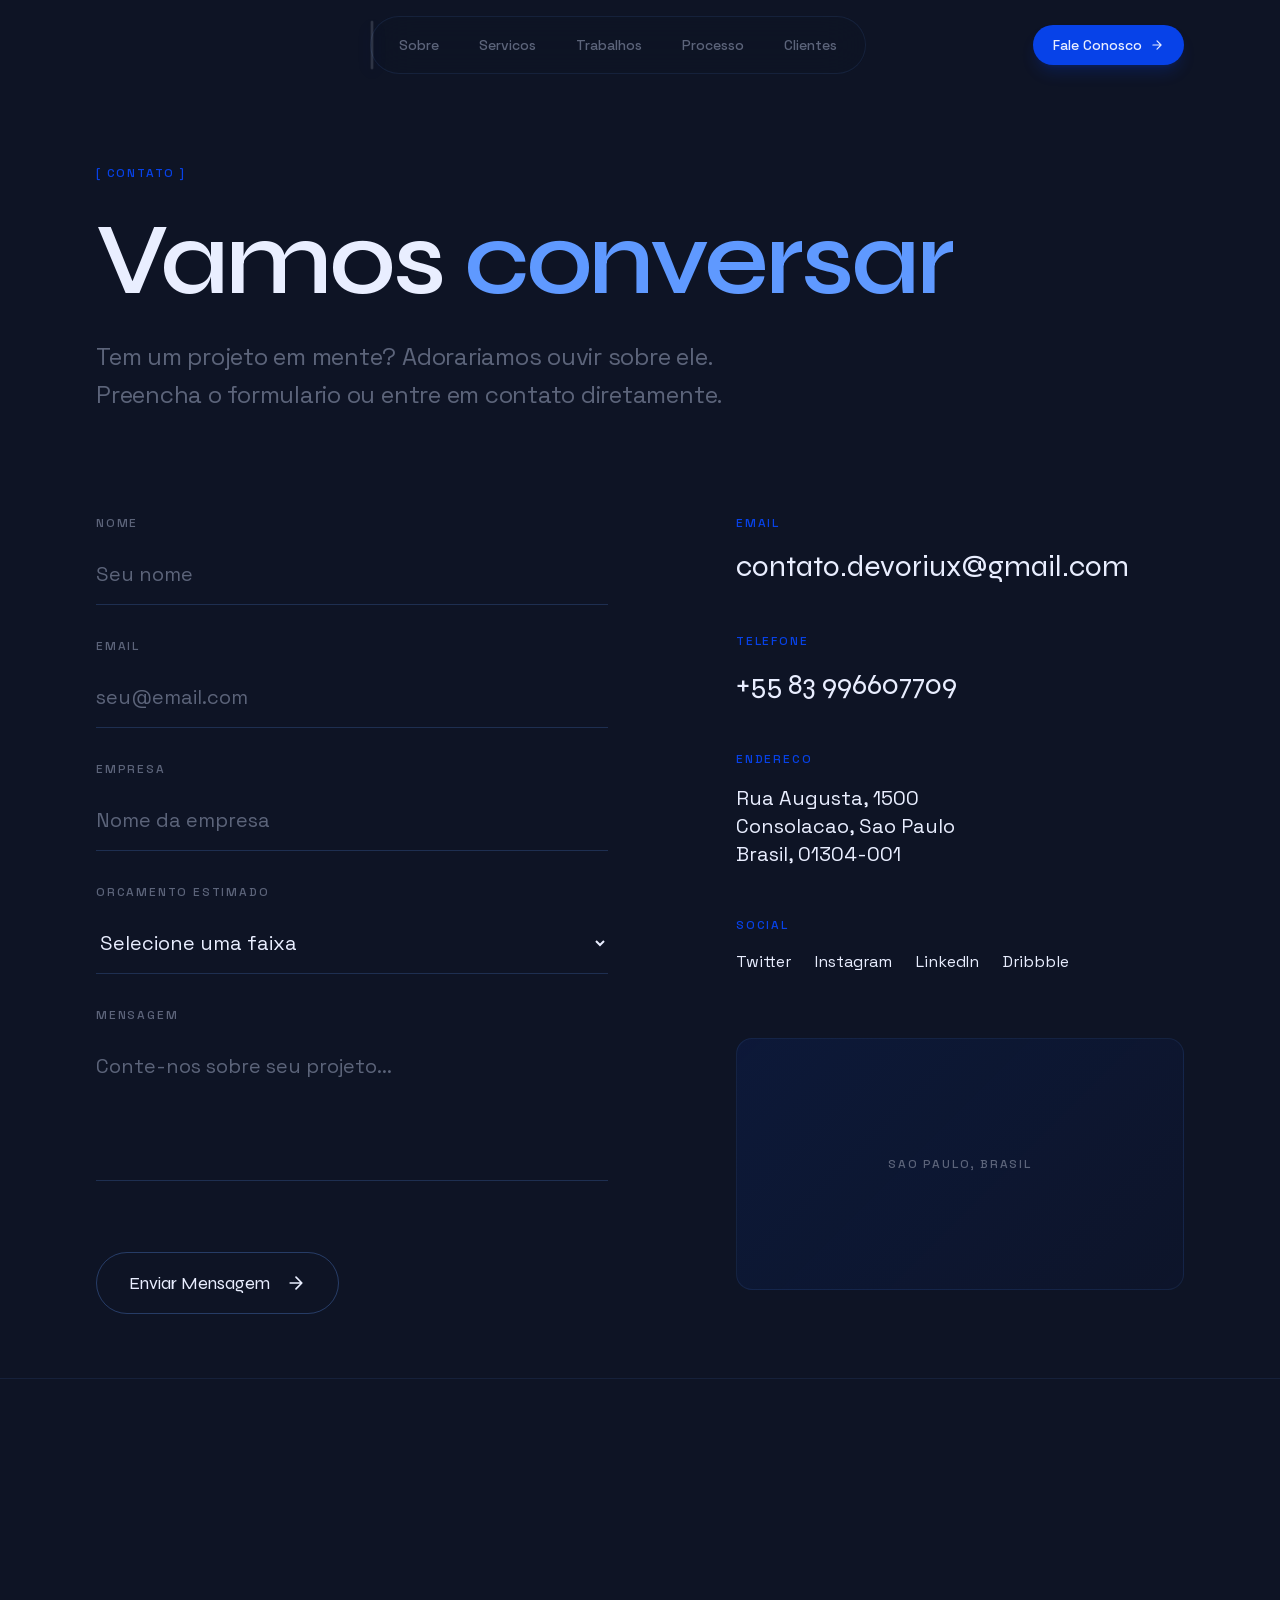
==== commit 027d64b7: "1.0.1" ====
--- a/contato.html
+++ b/contato.html
@@ -7,4 +7,4 @@
                   0 2px 4px rgba(0, 0, 0, 0.1),
                   0 4px 16px rgba(7, 66, 232, 0.15),
                   inset 0 1px 1px rgba(233, 238, 255, 0.15),
-                  inset 0 -1px 1px rgba(7, 66, 232, 0.1)"><div class="absolute inset-0 rounded-full opacity-50" style="background:radial-gradient(ellipse at 50% 0%, rgba(233, 238, 255, 0.2) 0%, transparent 60%)"></div></div><a href="#about" data-nav="about" class="relative px-5 py-2.5 text-sm font-medium transition-all duration-300 rounded-full z-10 text-[#5c647a] hover:text-[#e9eeff]">Sobre</a><a href="#services" data-nav="services" class="relative px-5 py-2.5 text-sm font-medium transition-all duration-300 rounded-full z-10 text-[#5c647a] hover:text-[#e9eeff]">Servicos</a><a href="#projects" data-nav="projects" class="relative px-5 py-2.5 text-sm font-medium transition-all duration-300 rounded-full z-10 text-[#5c647a] hover:text-[#e9eeff]">Trabalhos</a><a href="#process" data-nav="process" class="relative px-5 py-2.5 text-sm font-medium transition-all duration-300 rounded-full z-10 text-[#5c647a] hover:text-[#e9eeff]">Processo</a><a href="#testimonials" data-nav="testimonials" class="relative px-5 py-2.5 text-sm font-medium transition-all duration-300 rounded-full z-10 text-[#5c647a] hover:text-[#e9eeff]">Clientes</a></div><a href="#contact" class="hidden md:flex items-center gap-2 px-5 py-2.5 bg-[#0742e8] rounded-full hover:bg-[#0742e8]/80 transition-all duration-300 group shadow-lg shadow-[#0742e8]/20"><span class="text-sm font-medium text-[#e9eeff]">Fale Conosco</span><svg width="14" height="14" viewBox="0 0 24 24" fill="none" class="transform group-hover:translate-x-1 transition-transform duration-300"><path d="M5 12H19M19 12L12 5M19 12L12 19" stroke="currentColor" stroke-width="2" stroke-linecap="round" stroke-linejoin="round" class="text-[#e9eeff]"></path></svg></a><button class="md:hidden w-12 h-12 flex flex-col items-center justify-center gap-1.5" aria-label="Toggle menu"><span class="w-6 h-0.5 bg-[#e9eeff] transition-all duration-300 "></span><span class="w-6 h-0.5 bg-[#e9eeff] transition-all duration-300 "></span><span class="w-6 h-0.5 bg-[#e9eeff] transition-all duration-300 "></span></button></div></nav><div class="fixed inset-0 z-40 bg-[#0e1425] transition-all duration-500 md:hidden opacity-0 pointer-events-none"><div class="flex flex-col items-center justify-center h-full gap-6"><a href="#hero" class="display-md font-display transition-colors duration-300 text-[#0742e8]" style="opacity:0;transform:translateY(20px);transition:all 0.5s ease 0s">Inicio</a><a href="#about" class="display-md font-display transition-colors duration-300 text-[#e9eeff] hover:text-[#5f99ff]" style="opacity:0;transform:translateY(20px);transition:all 0.5s ease 0.1s">Sobre</a><a href="#services" class="display-md font-display transition-colors duration-300 text-[#e9eeff] hover:text-[#5f99ff]" style="opacity:0;transform:translateY(20px);transition:all 0.5s ease 0.2s">Servicos</a><a href="#projects" class="display-md font-display transition-colors duration-300 text-[#e9eeff] hover:text-[#5f99ff]" style="opacity:0;transform:translateY(20px);transition:all 0.5s ease 0.30000000000000004s">Trabalhos</a><a href="#process" class="display-md font-display transition-colors duration-300 text-[#e9eeff] hover:text-[#5f99ff]" style="opacity:0;transform:translateY(20px);transition:all 0.5s ease 0.4s">Processo</a><a href="#testimonials" class="display-md font-display transition-colors duration-300 text-[#e9eeff] hover:text-[#5f99ff]" style="opacity:0;transform:translateY(20px);transition:all 0.5s ease 0.5s">Clientes</a><a href="#contact" class="display-md font-display transition-colors duration-300 text-[#e9eeff] hover:text-[#5f99ff]" style="opacity:0;transform:translateY(20px);transition:all 0.5s ease 0.6000000000000001s">Contato</a></div></div><main class="min-h-screen bg-[#0e1425]"><div class="min-h-[50vh] flex flex-col justify-center px-6 md:px-12 lg:px-24 pt-32"><span class="hero-text label text-[#0742e8] block mb-8">[ Contato ]</span><h1 class="hero-text display-lg font-display mb-8"><span class="text-[#e9eeff]">Vamos </span><span class="text-[#5f99ff]">conversar</span></h1><p class="hero-text body-lg text-[#5c647a] max-w-2xl">Tem um projeto em mente? Adorariamos ouvir sobre ele. Preencha o formulario ou entre em contato diretamente.</p></div><div class="py-16 px-6 md:px-12 lg:px-24"><div class="grid lg:grid-cols-2 gap-16 items-start"><form class="space-y-8"><div class="form-field"><label class="label text-[#5c647a] block mb-3">Nome</label><input type="text" class="w-full bg-transparent border-b border-[#5f99ff]/20 py-4 text-[#e9eeff] text-xl focus:outline-none focus:border-[#0742e8] transition-colors duration-300 placeholder:text-[#5c647a]" placeholder="Seu nome" required="" value=""/></div><div class="form-field"><label class="label text-[#5c647a] block mb-3">Email</label><input type="email" class="w-full bg-transparent border-b border-[#5f99ff]/20 py-4 text-[#e9eeff] text-xl focus:outline-none focus:border-[#0742e8] transition-colors duration-300 placeholder:text-[#5c647a]" placeholder="seu@email.com" required="" value=""/></div><div class="form-field"><label class="label text-[#5c647a] block mb-3">Empresa</label><input type="text" class="w-full bg-transparent border-b border-[#5f99ff]/20 py-4 text-[#e9eeff] text-xl focus:outline-none focus:border-[#0742e8] transition-colors duration-300 placeholder:text-[#5c647a]" placeholder="Nome da empresa" value=""/></div><div class="form-field"><label class="label text-[#5c647a] block mb-3">Orcamento Estimado</label><select class="w-full bg-transparent border-b border-[#5f99ff]/20 py-4 text-[#e9eeff] text-xl focus:outline-none focus:border-[#0742e8] transition-colors duration-300"><option value="" class="bg-[#0e1425]" selected="">Selecione uma faixa</option><option value="10-25k" class="bg-[#0e1425]">R$ 10.000 - R$ 25.000</option><option value="25-50k" class="bg-[#0e1425]">R$ 25.000 - R$ 50.000</option><option value="50-100k" class="bg-[#0e1425]">R$ 50.000 - R$ 100.000</option><option value="100k+" class="bg-[#0e1425]">R$ 100.000+</option></select></div><div class="form-field"><label class="label text-[#5c647a] block mb-3">Mensagem</label><textarea rows="4" class="w-full bg-transparent border-b border-[#5f99ff]/20 py-4 text-[#e9eeff] text-xl focus:outline-none focus:border-[#0742e8] transition-colors duration-300 placeholder:text-[#5c647a] resize-none" placeholder="Conte-nos sobre seu projeto..." required=""></textarea></div><button type="submit" class="form-field group relative inline-flex items-center gap-4 px-8 py-4 rounded-full border border-[#5f99ff]/30 hover:border-[#0742e8] transition-all duration-500 overflow-hidden mt-8"><span class="absolute inset-0 bg-[#0742e8] transform scale-x-0 group-hover:scale-x-100 transition-transform duration-500 origin-left"></span><span class="relative z-10 text-lg font-display text-[#e9eeff]">Enviar Mensagem</span><svg width="20" height="20" viewBox="0 0 24 24" fill="none" class="relative z-10 transform group-hover:translate-x-1 transition-transform duration-300"><path d="M5 12H19M19 12L12 5M19 12L12 19" stroke="#e9eeff" stroke-width="2" stroke-linecap="round" stroke-linejoin="round"></path></svg></button></form><div class="lg:pl-16"><div class="space-y-12"><div class="contact-info"><span class="label text-[#0742e8] block mb-4">Email</span><a href="mailto:contato@oriux.studio" class="text-2xl md:text-3xl font-display text-[#e9eeff] hover:text-[#5f99ff] transition-colors duration-300">contato@oriux.studio</a></div><div class="contact-info"><span class="label text-[#0742e8] block mb-4">Telefone</span><a href="tel:+551199990000" class="text-2xl md:text-3xl font-display text-[#e9eeff] hover:text-[#5f99ff] transition-colors duration-300">+55 11 9999-0000</a></div><div class="contact-info"><span class="label text-[#0742e8] block mb-4">Endereco</span><p class="text-xl text-[#e9eeff]">Rua Augusta, 1500<br/>Consolacao, Sao Paulo<br/>Brasil, 01304-001</p></div><div class="contact-info"><span class="label text-[#0742e8] block mb-4">Social</span><div class="flex gap-6"><a href="#" class="text-[#e9eeff] hover:text-[#5f99ff] transition-colors duration-300">Twitter</a><a href="#" class="text-[#e9eeff] hover:text-[#5f99ff] transition-colors duration-300">Instagram</a><a href="#" class="text-[#e9eeff] hover:text-[#5f99ff] transition-colors duration-300">LinkedIn</a><a href="#" class="text-[#e9eeff] hover:text-[#5f99ff] transition-colors duration-300">Dribbble</a></div></div></div><div class="mt-16 aspect-video rounded-2xl border border-[#5f99ff]/10 flex items-center justify-center" style="background:linear-gradient(135deg, rgba(7,66,232,0.1) 0%, rgba(0,46,147,0.05) 100%)"><span class="label text-[#5c647a]">Sao Paulo, Brasil</span></div></div></div></div></main><footer class="relative py-16 px-6 md:px-12 lg:px-24 bg-[#0e1425] border-t border-[#5f99ff]/10"><div class="max-w-7xl mx-auto"><div class="footer-content flex flex-col md:flex-row justify-between items-start md:items-center gap-8 mb-16"><div class="flex items-center gap-3"><div class="w-12 h-12 rounded-lg bg-[#0742e8] flex items-center justify-center"><span class="text-xl font-display font-bold text-[#e9eeff]">O</span></div><div><span class="text-xl font-display font-semibold text-[#e9eeff] block">ORIUX</span><span class="text-sm text-[#5c647a]">Estudio Criativo</span></div></div><div class="flex items-center gap-8"><div class="text-right"><span class="label text-[#5c647a] block mb-1">Hora Local</span><span class="text-xl font-mono text-[#5f99ff]">--:--</span></div><div class="text-right"><span class="label text-[#5c647a] block mb-1">Localizado em</span><span class="text-xl text-[#e9eeff]">Sao Paulo, BR</span></div></div></div><div class="footer-content grid grid-cols-2 md:grid-cols-4 gap-8 mb-16"><div><span class="label text-[#5c647a] block mb-4">Navegacao</span><ul class="space-y-3"><li><a href="#projects" class="text-[#e9eeff] hover:text-[#5f99ff] transition-colors duration-300">Trabalhos</a></li><li><a href="#services" class="text-[#e9eeff] hover:text-[#5f99ff] transition-colors duration-300">Servicos</a></li><li><a href="#process" class="text-[#e9eeff] hover:text-[#5f99ff] transition-colors duration-300">Processo</a></li><li><a href="#about" class="text-[#e9eeff] hover:text-[#5f99ff] transition-colors duration-300">Sobre</a></li></ul></div><div><span class="label text-[#5c647a] block mb-4">Servicos</span><ul class="space-y-3"><li><span class="text-[#e9eeff]">Estrategia</span></li><li><span class="text-[#e9eeff]">Design</span></li><li><span class="text-[#e9eeff]">Desenvolvimento</span></li><li><span class="text-[#e9eeff]">Motion</span></li></ul></div><div><span class="label text-[#5c647a] block mb-4">Social</span><ul class="space-y-3"><li><a href="#" class="text-[#e9eeff] hover:text-[#5f99ff] transition-colors duration-300 flex items-center gap-2 group">Twitter<svg width="12" height="12" viewBox="0 0 24 24" fill="none" class="opacity-0 group-hover:opacity-100 transform translate-x-0 group-hover:translate-x-1 transition-all duration-300"><path d="M7 17L17 7M17 7H7M17 7V17" stroke="currentColor" stroke-width="2" stroke-linecap="round" stroke-linejoin="round"></path></svg></a></li><li><a href="#" class="text-[#e9eeff] hover:text-[#5f99ff] transition-colors duration-300 flex items-center gap-2 group">Instagram<svg width="12" height="12" viewBox="0 0 24 24" fill="none" class="opacity-0 group-hover:opacity-100 transform translate-x-0 group-hover:translate-x-1 transition-all duration-300"><path d="M7 17L17 7M17 7H7M17 7V17" stroke="currentColor" stroke-width="2" stroke-linecap="round" stroke-linejoin="round"></path></svg></a></li><li><a href="#" class="text-[#e9eeff] hover:text-[#5f99ff] transition-colors duration-300 flex items-center gap-2 group">LinkedIn<svg width="12" height="12" viewBox="0 0 24 24" fill="none" class="opacity-0 group-hover:opacity-100 transform translate-x-0 group-hover:translate-x-1 transition-all duration-300"><path d="M7 17L17 7M17 7H7M17 7V17" stroke="currentColor" stroke-width="2" stroke-linecap="round" stroke-linejoin="round"></path></svg></a></li><li><a href="#" class="text-[#e9eeff] hover:text-[#5f99ff] transition-colors duration-300 flex items-center gap-2 group">Dribbble<svg width="12" height="12" viewBox="0 0 24 24" fill="none" class="opacity-0 group-hover:opacity-100 transform translate-x-0 group-hover:translate-x-1 transition-all duration-300"><path d="M7 17L17 7M17 7H7M17 7V17" stroke="currentColor" stroke-width="2" stroke-linecap="round" stroke-linejoin="round"></path></svg></a></li></ul></div><div><span class="label text-[#5c647a] block mb-4">Contato</span><ul class="space-y-3"><li><a href="mailto:contato@oriux.studio" class="text-[#5f99ff] hover:text-[#e9eeff] transition-colors duration-300">contato@oriux.studio</a></li><li><span class="text-[#e9eeff]">+55 11 9999-0000</span></li></ul></div></div><div class="footer-content flex flex-col md:flex-row justify-between items-center gap-4 pt-8 border-t border-[#5f99ff]/10"><span class="text-sm text-[#5c647a]">© <!-- -->2026<!-- --> ORIUX. Todos os direitos reservados.</span><div class="flex items-center gap-6"><a href="#" class="text-sm text-[#5c647a] hover:text-[#e9eeff] transition-colors duration-300">Politica de Privacidade</a><a href="#" class="text-sm text-[#5c647a] hover:text-[#e9eeff] transition-colors duration-300">Termos de Uso</a></div></div></div></footer><!--$--><!--/$--><!--$!--><template data-dgst="BAILOUT_TO_CLIENT_SIDE_RENDERING"></template><!--/$--><script src="/_next/static/chunks/b9a0fabf54a78ef2.js" id="_R_" async=""></script><script>(self.__next_f=self.__next_f||[]).push([0])</script><script>self.__next_f.push([1,"1:\"$Sreact.fragment\"\n2:I[39756,[\"/_next/static/chunks/2f236954d6a65e12.js\"],\"default\"]\n3:I[37457,[\"/_next/static/chunks/2f236954d6a65e12.js\"],\"default\"]\n4:I[2355,[\"/_next/static/chunks/a624b468970d3cc4.js\"],\"Analytics\"]\n5:I[47257,[\"/_next/static/chunks/2f236954d6a65e12.js\"],\"ClientPageRoot\"]\n6:I[56154,[\"/_next/static/chunks/a624b468970d3cc4.js\",\"/_next/static/chunks/ff7694e0f8cee1f4.js\",\"/_next/static/chunks/c4d09e8fe4ce2825.js\"],\"default\"]\n9:I[97367,[\"/_next/static/chunks/2f236954d6a65e12.js\"],\"OutletBoundary\"]\na:\"$Sreact.suspense\"\nc:I[97367,[\"/_next/static/chunks/2f236954d6a65e12.js\"],\"ViewportBoundary\"]\ne:I[97367,[\"/_next/static/chunks/2f236954d6a65e12.js\"],\"MetadataBoundary\"]\n10:I[68027,[\"/_next/static/chunks/2f236954d6a65e12.js\"],\"default\"]\n:HL[\"/_next/static/chunks/7a47e0c0e2c45480.css\",\"style\"]\n:HL[\"/_next/static/chunks/b102b98662a35ecb.css\",\"style\"]\n:HL[\"/_next/static/media/0c795a286deabae8-s.p.b6c48e4e.woff2\",\"font\",{\"crossOrigin\":\"\",\"type\":\"font/woff2\"}]\n:HL[\"/_next/static/media/0c89a48fa5027cee-s.p.4564287c.woff2\",\"font\",{\"crossOrigin\":\"\",\"type\":\"font/woff2\"}]\n:HL[\"/_next/static/media/70bc3e132a0a741e-s.p.15008bfb.woff2\",\"font\",{\"crossOrigin\":\"\",\"type\":\"font/woff2\"}]\n"])</script><script>self.__next_f.push([1,"0:{\"P\":null,\"b\":\"r68WFXSd35QDfR4xPm5Jc\",\"c\":[\"\",\"contato\"],\"q\":\"\",\"i\":false,\"f\":[[[\"\",{\"children\":[\"contato\",{\"children\":[\"__PAGE__\",{}]}]},\"$undefined\",\"$undefined\",true],[[\"$\",\"$1\",\"c\",{\"children\":[[[\"$\",\"link\",\"0\",{\"rel\":\"stylesheet\",\"href\":\"/_next/static/chunks/7a47e0c0e2c45480.css\",\"precedence\":\"next\",\"crossOrigin\":\"$undefined\",\"nonce\":\"$undefined\"}],[\"$\",\"link\",\"1\",{\"rel\":\"stylesheet\",\"href\":\"/_next/static/chunks/b102b98662a35ecb.css\",\"precedence\":\"next\",\"crossOrigin\":\"$undefined\",\"nonce\":\"$undefined\"}],[\"$\",\"script\",\"script-0\",{\"src\":\"/_next/static/chunks/a624b468970d3cc4.js\",\"async\":true,\"nonce\":\"$undefined\"}]],[\"$\",\"html\",null,{\"lang\":\"en\",\"className\":\"space_grotesk_81e3057-module__PcZKXa__variable syne_53f86cd1-module__kiT3Eq__variable jetbrains_mono_6104e6b7-module__s6uLTa__variable\",\"children\":[\"$\",\"body\",null,{\"className\":\"font-sans antialiased bg-[#0e1425] text-[#e9eeff]\",\"suppressHydrationWarning\":true,\"children\":[[\"$\",\"$L2\",null,{\"parallelRouterKey\":\"children\",\"error\":\"$undefined\",\"errorStyles\":\"$undefined\",\"errorScripts\":\"$undefined\",\"template\":[\"$\",\"$L3\",null,{}],\"templateStyles\":\"$undefined\",\"templateScripts\":\"$undefined\",\"notFound\":[[[\"$\",\"title\",null,{\"children\":\"404: This page could not be found.\"}],[\"$\",\"div\",null,{\"style\":{\"fontFamily\":\"system-ui,\\\"Segoe UI\\\",Roboto,Helvetica,Arial,sans-serif,\\\"Apple Color Emoji\\\",\\\"Segoe UI Emoji\\\"\",\"height\":\"100vh\",\"textAlign\":\"center\",\"display\":\"flex\",\"flexDirection\":\"column\",\"alignItems\":\"center\",\"justifyContent\":\"center\"},\"children\":[\"$\",\"div\",null,{\"children\":[[\"$\",\"style\",null,{\"dangerouslySetInnerHTML\":{\"__html\":\"body{color:#000;background:#fff;margin:0}.next-error-h1{border-right:1px solid rgba(0,0,0,.3)}@media (prefers-color-scheme:dark){body{color:#fff;background:#000}.next-error-h1{border-right:1px solid rgba(255,255,255,.3)}}\"}}],[\"$\",\"h1\",null,{\"className\":\"next-error-h1\",\"style\":{\"display\":\"inline-block\",\"margin\":\"0 20px 0 0\",\"padding\":\"0 23px 0 0\",\"fontSize\":24,\"fontWeight\":500,\"verticalAlign\":\"top\",\"lineHeight\":\"49px\"},\"children\":404}],[\"$\",\"div\",null,{\"style\":{\"display\":\"inline-block\"},\"children\":[\"$\",\"h2\",null,{\"style\":{\"fontSize\":14,\"fontWeight\":400,\"lineHeight\":\"49px\",\"margin\":0},\"children\":\"This page could not be found.\"}]}]]}]}]],[]],\"forbidden\":\"$undefined\",\"unauthorized\":\"$undefined\"}],[\"$\",\"$L4\",null,{}]]}]}]]}],{\"children\":[[\"$\",\"$1\",\"c\",{\"children\":[null,[\"$\",\"$L2\",null,{\"parallelRouterKey\":\"children\",\"error\":\"$undefined\",\"errorStyles\":\"$undefined\",\"errorScripts\":\"$undefined\",\"template\":[\"$\",\"$L3\",null,{}],\"templateStyles\":\"$undefined\",\"templateScripts\":\"$undefined\",\"notFound\":\"$undefined\",\"forbidden\":\"$undefined\",\"unauthorized\":\"$undefined\"}]]}],{\"children\":[[\"$\",\"$1\",\"c\",{\"children\":[[\"$\",\"$L5\",null,{\"Component\":\"$6\",\"serverProvidedParams\":{\"searchParams\":{},\"params\":{},\"promises\":[\"$@7\",\"$@8\"]}}],[[\"$\",\"script\",\"script-0\",{\"src\":\"/_next/static/chunks/ff7694e0f8cee1f4.js\",\"async\":true,\"nonce\":\"$undefined\"}],[\"$\",\"script\",\"script-1\",{\"src\":\"/_next/static/chunks/c4d09e8fe4ce2825.js\",\"async\":true,\"nonce\":\"$undefined\"}]],[\"$\",\"$L9\",null,{\"children\":[\"$\",\"$a\",null,{\"name\":\"Next.MetadataOutlet\",\"children\":\"$@b\"}]}]]}],{},null,false,false]},null,false,false]},null,false,false],[\"$\",\"$1\",\"h\",{\"children\":[null,[\"$\",\"$Lc\",null,{\"children\":\"$Ld\"}],[\"$\",\"div\",null,{\"hidden\":true,\"children\":[\"$\",\"$Le\",null,{\"children\":[\"$\",\"$a\",null,{\"name\":\"Next.Metadata\",\"children\":\"$Lf\"}]}]}],[\"$\",\"meta\",null,{\"name\":\"next-size-adjust\",\"content\":\"\"}]]}],false]],\"m\":\"$undefined\",\"G\":[\"$10\",[]],\"S\":true}\n"])</script><script>self.__next_f.push([1,"7:{}\n8:\"$0:f:0:1:1:children:1:children:0:props:children:0:props:serverProvidedParams:params\"\n"])</script><script>self.__next_f.push([1,"d:[[\"$\",\"meta\",\"0\",{\"charSet\":\"utf-8\"}],[\"$\",\"meta\",\"1\",{\"name\":\"viewport\",\"content\":\"width=device-width, initial-scale=1, maximum-scale=5\"}],[\"$\",\"meta\",\"2\",{\"name\":\"theme-color\",\"content\":\"#0e1425\"}]]\n"])</script><script>self.__next_f.push([1,"b:null\nf:[[\"$\",\"title\",\"0\",{\"children\":\"ORIUX | Premium Creative Web Development\"}],[\"$\",\"meta\",\"1\",{\"name\":\"description\",\"content\":\"We craft immersive digital experiences that push the boundaries of web design and development. Award-winning creative studio.\"}],[\"$\",\"meta\",\"2\",{\"name\":\"author\",\"content\":\"ORIUX\"}],[\"$\",\"meta\",\"3\",{\"name\":\"keywords\",\"content\":\"web development,creative agency,digital experience,awwwards,web design,interactive\"}],[\"$\",\"meta\",\"4\",{\"property\":\"og:title\",\"content\":\"ORIUX | Premium Creative Web Development\"}],[\"$\",\"meta\",\"5\",{\"property\":\"og:description\",\"content\":\"We craft immersive digital experiences that push the boundaries of web design and development.\"}],[\"$\",\"meta\",\"6\",{\"property\":\"og:locale\",\"content\":\"en_US\"}],[\"$\",\"meta\",\"7\",{\"property\":\"og:type\",\"content\":\"website\"}],[\"$\",\"meta\",\"8\",{\"name\":\"twitter:card\",\"content\":\"summary_large_image\"}],[\"$\",\"meta\",\"9\",{\"name\":\"twitter:title\",\"content\":\"ORIUX | Premium Creative Web Development\"}],[\"$\",\"meta\",\"10\",{\"name\":\"twitter:description\",\"content\":\"We craft immersive digital experiences that push the boundaries of web design and development.\"}]]\n"])</script></body></html>+                  inset 0 -1px 1px rgba(7, 66, 232, 0.1)"><div class="absolute inset-0 rounded-full opacity-50" style="background:radial-gradient(ellipse at 50% 0%, rgba(233, 238, 255, 0.2) 0%, transparent 60%)"></div></div><a href="#about" data-nav="about" class="relative px-5 py-2.5 text-sm font-medium transition-all duration-300 rounded-full z-10 text-[#5c647a] hover:text-[#e9eeff]">Sobre</a><a href="#services" data-nav="services" class="relative px-5 py-2.5 text-sm font-medium transition-all duration-300 rounded-full z-10 text-[#5c647a] hover:text-[#e9eeff]">Servicos</a><a href="#projects" data-nav="projects" class="relative px-5 py-2.5 text-sm font-medium transition-all duration-300 rounded-full z-10 text-[#5c647a] hover:text-[#e9eeff]">Trabalhos</a><a href="#process" data-nav="process" class="relative px-5 py-2.5 text-sm font-medium transition-all duration-300 rounded-full z-10 text-[#5c647a] hover:text-[#e9eeff]">Processo</a><a href="#testimonials" data-nav="testimonials" class="relative px-5 py-2.5 text-sm font-medium transition-all duration-300 rounded-full z-10 text-[#5c647a] hover:text-[#e9eeff]">Clientes</a></div><a href="#contact" class="hidden md:flex items-center gap-2 px-5 py-2.5 bg-[#0742e8] rounded-full hover:bg-[#0742e8]/80 transition-all duration-300 group shadow-lg shadow-[#0742e8]/20"><span class="text-sm font-medium text-[#e9eeff]">Fale Conosco</span><svg width="14" height="14" viewBox="0 0 24 24" fill="none" class="transform group-hover:translate-x-1 transition-transform duration-300"><path d="M5 12H19M19 12L12 5M19 12L12 19" stroke="currentColor" stroke-width="2" stroke-linecap="round" stroke-linejoin="round" class="text-[#e9eeff]"></path></svg></a><button class="md:hidden w-12 h-12 flex flex-col items-center justify-center gap-1.5" aria-label="Toggle menu"><span class="w-6 h-0.5 bg-[#e9eeff] transition-all duration-300 "></span><span class="w-6 h-0.5 bg-[#e9eeff] transition-all duration-300 "></span><span class="w-6 h-0.5 bg-[#e9eeff] transition-all duration-300 "></span></button></div></nav><div class="fixed inset-0 z-40 bg-[#0e1425] transition-all duration-500 md:hidden opacity-0 pointer-events-none"><div class="flex flex-col items-center justify-center h-full gap-6"><a href="#hero" class="display-md font-display transition-colors duration-300 text-[#0742e8]" style="opacity:0;transform:translateY(20px);transition:all 0.5s ease 0s">Inicio</a><a href="#about" class="display-md font-display transition-colors duration-300 text-[#e9eeff] hover:text-[#5f99ff]" style="opacity:0;transform:translateY(20px);transition:all 0.5s ease 0.1s">Sobre</a><a href="#services" class="display-md font-display transition-colors duration-300 text-[#e9eeff] hover:text-[#5f99ff]" style="opacity:0;transform:translateY(20px);transition:all 0.5s ease 0.2s">Servicos</a><a href="#projects" class="display-md font-display transition-colors duration-300 text-[#e9eeff] hover:text-[#5f99ff]" style="opacity:0;transform:translateY(20px);transition:all 0.5s ease 0.30000000000000004s">Trabalhos</a><a href="#process" class="display-md font-display transition-colors duration-300 text-[#e9eeff] hover:text-[#5f99ff]" style="opacity:0;transform:translateY(20px);transition:all 0.5s ease 0.4s">Processo</a><a href="#testimonials" class="display-md font-display transition-colors duration-300 text-[#e9eeff] hover:text-[#5f99ff]" style="opacity:0;transform:translateY(20px);transition:all 0.5s ease 0.5s">Clientes</a><a href="#contact" class="display-md font-display transition-colors duration-300 text-[#e9eeff] hover:text-[#5f99ff]" style="opacity:0;transform:translateY(20px);transition:all 0.5s ease 0.6000000000000001s">Contato</a></div></div><main class="min-h-screen bg-[#0e1425]"><div class="min-h-[50vh] flex flex-col justify-center px-6 md:px-12 lg:px-24 pt-32"><span class="hero-text label text-[#0742e8] block mb-8">[ Contato ]</span><h1 class="hero-text display-lg font-display mb-8"><span class="text-[#e9eeff]">Vamos </span><span class="text-[#5f99ff]">conversar</span></h1><p class="hero-text body-lg text-[#5c647a] max-w-2xl">Tem um projeto em mente? Adorariamos ouvir sobre ele. Preencha o formulario ou entre em contato diretamente.</p></div><div class="py-16 px-6 md:px-12 lg:px-24"><div class="grid lg:grid-cols-2 gap-16 items-start"><form class="space-y-8"><div class="form-field"><label class="label text-[#5c647a] block mb-3">Nome</label><input type="text" class="w-full bg-transparent border-b border-[#5f99ff]/20 py-4 text-[#e9eeff] text-xl focus:outline-none focus:border-[#0742e8] transition-colors duration-300 placeholder:text-[#5c647a]" placeholder="Seu nome" required="" value=""/></div><div class="form-field"><label class="label text-[#5c647a] block mb-3">Email</label><input type="email" class="w-full bg-transparent border-b border-[#5f99ff]/20 py-4 text-[#e9eeff] text-xl focus:outline-none focus:border-[#0742e8] transition-colors duration-300 placeholder:text-[#5c647a]" placeholder="seu@email.com" required="" value=""/></div><div class="form-field"><label class="label text-[#5c647a] block mb-3">Empresa</label><input type="text" class="w-full bg-transparent border-b border-[#5f99ff]/20 py-4 text-[#e9eeff] text-xl focus:outline-none focus:border-[#0742e8] transition-colors duration-300 placeholder:text-[#5c647a]" placeholder="Nome da empresa" value=""/></div><div class="form-field"><label class="label text-[#5c647a] block mb-3">Orcamento Estimado</label><select class="w-full bg-transparent border-b border-[#5f99ff]/20 py-4 text-[#e9eeff] text-xl focus:outline-none focus:border-[#0742e8] transition-colors duration-300"><option value="" class="bg-[#0e1425]" selected="">Selecione uma faixa</option><option value="10-25k" class="bg-[#0e1425]">R$ 10.000 - R$ 25.000</option><option value="25-50k" class="bg-[#0e1425]">R$ 25.000 - R$ 50.000</option><option value="50-100k" class="bg-[#0e1425]">R$ 50.000 - R$ 100.000</option><option value="100k+" class="bg-[#0e1425]">R$ 100.000+</option></select></div><div class="form-field"><label class="label text-[#5c647a] block mb-3">Mensagem</label><textarea rows="4" class="w-full bg-transparent border-b border-[#5f99ff]/20 py-4 text-[#e9eeff] text-xl focus:outline-none focus:border-[#0742e8] transition-colors duration-300 placeholder:text-[#5c647a] resize-none" placeholder="Conte-nos sobre seu projeto..." required=""></textarea></div><button type="submit" class="form-field group relative inline-flex items-center gap-4 px-8 py-4 rounded-full border border-[#5f99ff]/30 hover:border-[#0742e8] transition-all duration-500 overflow-hidden mt-8"><span class="absolute inset-0 bg-[#0742e8] transform scale-x-0 group-hover:scale-x-100 transition-transform duration-500 origin-left"></span><span class="relative z-10 text-lg font-display text-[#e9eeff]">Enviar Mensagem</span><svg width="20" height="20" viewBox="0 0 24 24" fill="none" class="relative z-10 transform group-hover:translate-x-1 transition-transform duration-300"><path d="M5 12H19M19 12L12 5M19 12L12 19" stroke="#e9eeff" stroke-width="2" stroke-linecap="round" stroke-linejoin="round"></path></svg></button></form><div class="lg:pl-16"><div class="space-y-12"><div class="contact-info"><span class="label text-[#0742e8] block mb-4">Email</span><a href="mailto:contato@oriux.studio" class="text-2xl md:text-3xl font-display text-[#e9eeff] hover:text-[#5f99ff] transition-colors duration-300">contato@oriux.studio</a></div><div class="contact-info"><span class="label text-[#0742e8] block mb-4">Telefone</span><a href="tel:+551199990000" class="text-2xl md:text-3xl font-display text-[#e9eeff] hover:text-[#5f99ff] transition-colors duration-300">+55 83 996607709</a></div><div class="contact-info"><span class="label text-[#0742e8] block mb-4">Endereco</span><p class="text-xl text-[#e9eeff]">Rua Augusta, 1500<br/>Consolacao, Sao Paulo<br/>Brasil, 01304-001</p></div><div class="contact-info"><span class="label text-[#0742e8] block mb-4">Social</span><div class="flex gap-6"><a href="#" class="text-[#e9eeff] hover:text-[#5f99ff] transition-colors duration-300">Twitter</a><a href="#" class="text-[#e9eeff] hover:text-[#5f99ff] transition-colors duration-300">Instagram</a><a href="#" class="text-[#e9eeff] hover:text-[#5f99ff] transition-colors duration-300">LinkedIn</a><a href="#" class="text-[#e9eeff] hover:text-[#5f99ff] transition-colors duration-300">Dribbble</a></div></div></div><div class="mt-16 aspect-video rounded-2xl border border-[#5f99ff]/10 flex items-center justify-center" style="background:linear-gradient(135deg, rgba(7,66,232,0.1) 0%, rgba(0,46,147,0.05) 100%)"><span class="label text-[#5c647a]">Sao Paulo, Brasil</span></div></div></div></div></main><footer class="relative py-16 px-6 md:px-12 lg:px-24 bg-[#0e1425] border-t border-[#5f99ff]/10"><div class="max-w-7xl mx-auto"><div class="footer-content flex flex-col md:flex-row justify-between items-start md:items-center gap-8 mb-16"><div class="flex items-center gap-3"><div class="w-12 h-12 rounded-lg bg-[#0742e8] flex items-center justify-center"><span class="text-xl font-display font-bold text-[#e9eeff]">O</span></div><div><span class="text-xl font-display font-semibold text-[#e9eeff] block">ORIUX</span><span class="text-sm text-[#5c647a]">Estudio Criativo</span></div></div><div class="flex items-center gap-8"><div class="text-right"><span class="label text-[#5c647a] block mb-1">Hora Local</span><span class="text-xl font-mono text-[#5f99ff]">--:--</span></div><div class="text-right"><span class="label text-[#5c647a] block mb-1">Localizado em</span><span class="text-xl text-[#e9eeff]">Sao Paulo, BR</span></div></div></div><div class="footer-content grid grid-cols-2 md:grid-cols-4 gap-8 mb-16"><div><span class="label text-[#5c647a] block mb-4">Navegacao</span><ul class="space-y-3"><li><a href="#projects" class="text-[#e9eeff] hover:text-[#5f99ff] transition-colors duration-300">Trabalhos</a></li><li><a href="#services" class="text-[#e9eeff] hover:text-[#5f99ff] transition-colors duration-300">Servicos</a></li><li><a href="#process" class="text-[#e9eeff] hover:text-[#5f99ff] transition-colors duration-300">Processo</a></li><li><a href="#about" class="text-[#e9eeff] hover:text-[#5f99ff] transition-colors duration-300">Sobre</a></li></ul></div><div><span class="label text-[#5c647a] block mb-4">Servicos</span><ul class="space-y-3"><li><span class="text-[#e9eeff]">Estrategia</span></li><li><span class="text-[#e9eeff]">Design</span></li><li><span class="text-[#e9eeff]">Desenvolvimento</span></li><li><span class="text-[#e9eeff]">Motion</span></li></ul></div><div><span class="label text-[#5c647a] block mb-4">Social</span><ul class="space-y-3"><li><a href="#" class="text-[#e9eeff] hover:text-[#5f99ff] transition-colors duration-300 flex items-center gap-2 group">Twitter<svg width="12" height="12" viewBox="0 0 24 24" fill="none" class="opacity-0 group-hover:opacity-100 transform translate-x-0 group-hover:translate-x-1 transition-all duration-300"><path d="M7 17L17 7M17 7H7M17 7V17" stroke="currentColor" stroke-width="2" stroke-linecap="round" stroke-linejoin="round"></path></svg></a></li><li><a href="#" class="text-[#e9eeff] hover:text-[#5f99ff] transition-colors duration-300 flex items-center gap-2 group">Instagram<svg width="12" height="12" viewBox="0 0 24 24" fill="none" class="opacity-0 group-hover:opacity-100 transform translate-x-0 group-hover:translate-x-1 transition-all duration-300"><path d="M7 17L17 7M17 7H7M17 7V17" stroke="currentColor" stroke-width="2" stroke-linecap="round" stroke-linejoin="round"></path></svg></a></li><li><a href="#" class="text-[#e9eeff] hover:text-[#5f99ff] transition-colors duration-300 flex items-center gap-2 group">LinkedIn<svg width="12" height="12" viewBox="0 0 24 24" fill="none" class="opacity-0 group-hover:opacity-100 transform translate-x-0 group-hover:translate-x-1 transition-all duration-300"><path d="M7 17L17 7M17 7H7M17 7V17" stroke="currentColor" stroke-width="2" stroke-linecap="round" stroke-linejoin="round"></path></svg></a></li><li><a href="#" class="text-[#e9eeff] hover:text-[#5f99ff] transition-colors duration-300 flex items-center gap-2 group">Dribbble<svg width="12" height="12" viewBox="0 0 24 24" fill="none" class="opacity-0 group-hover:opacity-100 transform translate-x-0 group-hover:translate-x-1 transition-all duration-300"><path d="M7 17L17 7M17 7H7M17 7V17" stroke="currentColor" stroke-width="2" stroke-linecap="round" stroke-linejoin="round"></path></svg></a></li></ul></div><div><span class="label text-[#5c647a] block mb-4">Contato</span><ul class="space-y-3"><li><a href="mailto:contato@oriux.studio" class="text-[#5f99ff] hover:text-[#e9eeff] transition-colors duration-300">contato@oriux.studio</a></li><li><span class="text-[#e9eeff]">+55 83 996607709</span></li></ul></div></div><div class="footer-content flex flex-col md:flex-row justify-between items-center gap-4 pt-8 border-t border-[#5f99ff]/10"><span class="text-sm text-[#5c647a]">© <!-- -->2026<!-- --> ORIUX. Todos os direitos reservados.</span><div class="flex items-center gap-6"><a href="#" class="text-sm text-[#5c647a] hover:text-[#e9eeff] transition-colors duration-300">Politica de Privacidade</a><a href="#" class="text-sm text-[#5c647a] hover:text-[#e9eeff] transition-colors duration-300">Termos de Uso</a></div></div></div></footer><!--$--><!--/$--><!--$!--><template data-dgst="BAILOUT_TO_CLIENT_SIDE_RENDERING"></template><!--/$--><script src="/_next/static/chunks/b9a0fabf54a78ef2.js" id="_R_" async=""></script><script>(self.__next_f=self.__next_f||[]).push([0])</script><script>self.__next_f.push([1,"1:\"$Sreact.fragment\"\n2:I[39756,[\"/_next/static/chunks/2f236954d6a65e12.js\"],\"default\"]\n3:I[37457,[\"/_next/static/chunks/2f236954d6a65e12.js\"],\"default\"]\n4:I[2355,[\"/_next/static/chunks/a624b468970d3cc4.js\"],\"Analytics\"]\n5:I[47257,[\"/_next/static/chunks/2f236954d6a65e12.js\"],\"ClientPageRoot\"]\n6:I[56154,[\"/_next/static/chunks/a624b468970d3cc4.js\",\"/_next/static/chunks/ff7694e0f8cee1f4.js\",\"/_next/static/chunks/c4d09e8fe4ce2825.js\"],\"default\"]\n9:I[97367,[\"/_next/static/chunks/2f236954d6a65e12.js\"],\"OutletBoundary\"]\na:\"$Sreact.suspense\"\nc:I[97367,[\"/_next/static/chunks/2f236954d6a65e12.js\"],\"ViewportBoundary\"]\ne:I[97367,[\"/_next/static/chunks/2f236954d6a65e12.js\"],\"MetadataBoundary\"]\n10:I[68027,[\"/_next/static/chunks/2f236954d6a65e12.js\"],\"default\"]\n:HL[\"/_next/static/chunks/7a47e0c0e2c45480.css\",\"style\"]\n:HL[\"/_next/static/chunks/b102b98662a35ecb.css\",\"style\"]\n:HL[\"/_next/static/media/0c795a286deabae8-s.p.b6c48e4e.woff2\",\"font\",{\"crossOrigin\":\"\",\"type\":\"font/woff2\"}]\n:HL[\"/_next/static/media/0c89a48fa5027cee-s.p.4564287c.woff2\",\"font\",{\"crossOrigin\":\"\",\"type\":\"font/woff2\"}]\n:HL[\"/_next/static/media/70bc3e132a0a741e-s.p.15008bfb.woff2\",\"font\",{\"crossOrigin\":\"\",\"type\":\"font/woff2\"}]\n"])</script><script>self.__next_f.push([1,"0:{\"P\":null,\"b\":\"r68WFXSd35QDfR4xPm5Jc\",\"c\":[\"\",\"contato\"],\"q\":\"\",\"i\":false,\"f\":[[[\"\",{\"children\":[\"contato\",{\"children\":[\"__PAGE__\",{}]}]},\"$undefined\",\"$undefined\",true],[[\"$\",\"$1\",\"c\",{\"children\":[[[\"$\",\"link\",\"0\",{\"rel\":\"stylesheet\",\"href\":\"/_next/static/chunks/7a47e0c0e2c45480.css\",\"precedence\":\"next\",\"crossOrigin\":\"$undefined\",\"nonce\":\"$undefined\"}],[\"$\",\"link\",\"1\",{\"rel\":\"stylesheet\",\"href\":\"/_next/static/chunks/b102b98662a35ecb.css\",\"precedence\":\"next\",\"crossOrigin\":\"$undefined\",\"nonce\":\"$undefined\"}],[\"$\",\"script\",\"script-0\",{\"src\":\"/_next/static/chunks/a624b468970d3cc4.js\",\"async\":true,\"nonce\":\"$undefined\"}]],[\"$\",\"html\",null,{\"lang\":\"en\",\"className\":\"space_grotesk_81e3057-module__PcZKXa__variable syne_53f86cd1-module__kiT3Eq__variable jetbrains_mono_6104e6b7-module__s6uLTa__variable\",\"children\":[\"$\",\"body\",null,{\"className\":\"font-sans antialiased bg-[#0e1425] text-[#e9eeff]\",\"suppressHydrationWarning\":true,\"children\":[[\"$\",\"$L2\",null,{\"parallelRouterKey\":\"children\",\"error\":\"$undefined\",\"errorStyles\":\"$undefined\",\"errorScripts\":\"$undefined\",\"template\":[\"$\",\"$L3\",null,{}],\"templateStyles\":\"$undefined\",\"templateScripts\":\"$undefined\",\"notFound\":[[[\"$\",\"title\",null,{\"children\":\"404: This page could not be found.\"}],[\"$\",\"div\",null,{\"style\":{\"fontFamily\":\"system-ui,\\\"Segoe UI\\\",Roboto,Helvetica,Arial,sans-serif,\\\"Apple Color Emoji\\\",\\\"Segoe UI Emoji\\\"\",\"height\":\"100vh\",\"textAlign\":\"center\",\"display\":\"flex\",\"flexDirection\":\"column\",\"alignItems\":\"center\",\"justifyContent\":\"center\"},\"children\":[\"$\",\"div\",null,{\"children\":[[\"$\",\"style\",null,{\"dangerouslySetInnerHTML\":{\"__html\":\"body{color:#000;background:#fff;margin:0}.next-error-h1{border-right:1px solid rgba(0,0,0,.3)}@media (prefers-color-scheme:dark){body{color:#fff;background:#000}.next-error-h1{border-right:1px solid rgba(255,255,255,.3)}}\"}}],[\"$\",\"h1\",null,{\"className\":\"next-error-h1\",\"style\":{\"display\":\"inline-block\",\"margin\":\"0 20px 0 0\",\"padding\":\"0 23px 0 0\",\"fontSize\":24,\"fontWeight\":500,\"verticalAlign\":\"top\",\"lineHeight\":\"49px\"},\"children\":404}],[\"$\",\"div\",null,{\"style\":{\"display\":\"inline-block\"},\"children\":[\"$\",\"h2\",null,{\"style\":{\"fontSize\":14,\"fontWeight\":400,\"lineHeight\":\"49px\",\"margin\":0},\"children\":\"This page could not be found.\"}]}]]}]}]],[]],\"forbidden\":\"$undefined\",\"unauthorized\":\"$undefined\"}],[\"$\",\"$L4\",null,{}]]}]}]]}],{\"children\":[[\"$\",\"$1\",\"c\",{\"children\":[null,[\"$\",\"$L2\",null,{\"parallelRouterKey\":\"children\",\"error\":\"$undefined\",\"errorStyles\":\"$undefined\",\"errorScripts\":\"$undefined\",\"template\":[\"$\",\"$L3\",null,{}],\"templateStyles\":\"$undefined\",\"templateScripts\":\"$undefined\",\"notFound\":\"$undefined\",\"forbidden\":\"$undefined\",\"unauthorized\":\"$undefined\"}]]}],{\"children\":[[\"$\",\"$1\",\"c\",{\"children\":[[\"$\",\"$L5\",null,{\"Component\":\"$6\",\"serverProvidedParams\":{\"searchParams\":{},\"params\":{},\"promises\":[\"$@7\",\"$@8\"]}}],[[\"$\",\"script\",\"script-0\",{\"src\":\"/_next/static/chunks/ff7694e0f8cee1f4.js\",\"async\":true,\"nonce\":\"$undefined\"}],[\"$\",\"script\",\"script-1\",{\"src\":\"/_next/static/chunks/c4d09e8fe4ce2825.js\",\"async\":true,\"nonce\":\"$undefined\"}]],[\"$\",\"$L9\",null,{\"children\":[\"$\",\"$a\",null,{\"name\":\"Next.MetadataOutlet\",\"children\":\"$@b\"}]}]]}],{},null,false,false]},null,false,false]},null,false,false],[\"$\",\"$1\",\"h\",{\"children\":[null,[\"$\",\"$Lc\",null,{\"children\":\"$Ld\"}],[\"$\",\"div\",null,{\"hidden\":true,\"children\":[\"$\",\"$Le\",null,{\"children\":[\"$\",\"$a\",null,{\"name\":\"Next.Metadata\",\"children\":\"$Lf\"}]}]}],[\"$\",\"meta\",null,{\"name\":\"next-size-adjust\",\"content\":\"\"}]]}],false]],\"m\":\"$undefined\",\"G\":[\"$10\",[]],\"S\":true}\n"])</script><script>self.__next_f.push([1,"7:{}\n8:\"$0:f:0:1:1:children:1:children:0:props:children:0:props:serverProvidedParams:params\"\n"])</script><script>self.__next_f.push([1,"d:[[\"$\",\"meta\",\"0\",{\"charSet\":\"utf-8\"}],[\"$\",\"meta\",\"1\",{\"name\":\"viewport\",\"content\":\"width=device-width, initial-scale=1, maximum-scale=5\"}],[\"$\",\"meta\",\"2\",{\"name\":\"theme-color\",\"content\":\"#0e1425\"}]]\n"])</script><script>self.__next_f.push([1,"b:null\nf:[[\"$\",\"title\",\"0\",{\"children\":\"ORIUX | Premium Creative Web Development\"}],[\"$\",\"meta\",\"1\",{\"name\":\"description\",\"content\":\"We craft immersive digital experiences that push the boundaries of web design and development. Award-winning creative studio.\"}],[\"$\",\"meta\",\"2\",{\"name\":\"author\",\"content\":\"ORIUX\"}],[\"$\",\"meta\",\"3\",{\"name\":\"keywords\",\"content\":\"web development,creative agency,digital experience,awwwards,web design,interactive\"}],[\"$\",\"meta\",\"4\",{\"property\":\"og:title\",\"content\":\"ORIUX | Premium Creative Web Development\"}],[\"$\",\"meta\",\"5\",{\"property\":\"og:description\",\"content\":\"We craft immersive digital experiences that push the boundaries of web design and development.\"}],[\"$\",\"meta\",\"6\",{\"property\":\"og:locale\",\"content\":\"en_US\"}],[\"$\",\"meta\",\"7\",{\"property\":\"og:type\",\"content\":\"website\"}],[\"$\",\"meta\",\"8\",{\"name\":\"twitter:card\",\"content\":\"summary_large_image\"}],[\"$\",\"meta\",\"9\",{\"name\":\"twitter:title\",\"content\":\"ORIUX | Premium Creative Web Development\"}],[\"$\",\"meta\",\"10\",{\"name\":\"twitter:description\",\"content\":\"We craft immersive digital experiences that push the boundaries of web design and development.\"}]]\n"])</script></body></html>
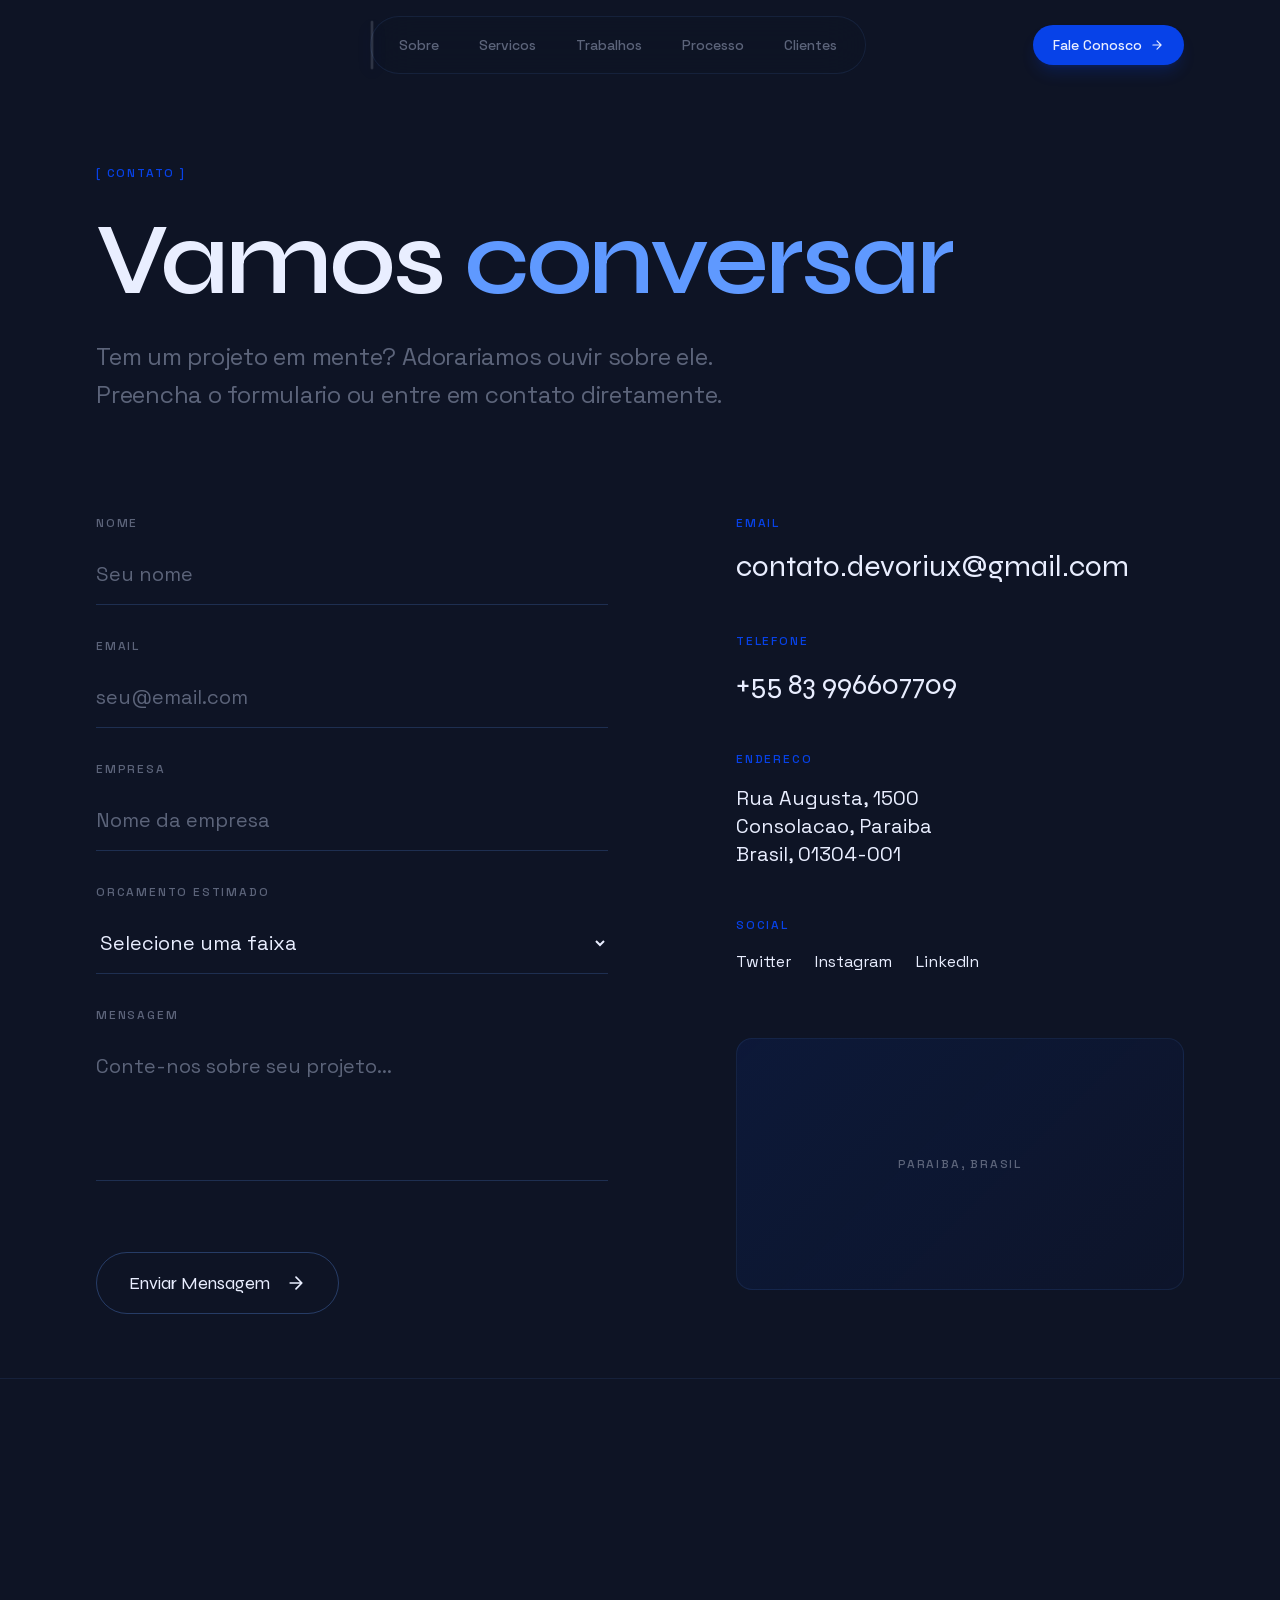
==== commit 880c2423: "1.0.4 - Adição de avaliação Digital Kings" ====
--- a/contato.html
+++ b/contato.html
@@ -1,10 +1,699 @@
-<!DOCTYPE html><!--r68WFXSd35QDfR4xPm5Jc--><html lang="en" class="space_grotesk_81e3057-module__PcZKXa__variable syne_53f86cd1-module__kiT3Eq__variable jetbrains_mono_6104e6b7-module__s6uLTa__variable"><head><meta charSet="utf-8"/><meta name="viewport" content="width=device-width, initial-scale=1, maximum-scale=5"/><link rel="preload" href="/_next/static/media/0c795a286deabae8-s.p.b6c48e4e.woff2" as="font" crossorigin="" type="font/woff2"/><link rel="preload" href="/_next/static/media/0c89a48fa5027cee-s.p.4564287c.woff2" as="font" crossorigin="" type="font/woff2"/><link rel="preload" href="/_next/static/media/70bc3e132a0a741e-s.p.15008bfb.woff2" as="font" crossorigin="" type="font/woff2"/><link rel="stylesheet" href="/_next/static/chunks/7a47e0c0e2c45480.css" data-precedence="next"/><link rel="stylesheet" href="/_next/static/chunks/b102b98662a35ecb.css" data-precedence="next"/><link rel="preload" as="script" fetchPriority="low" href="/_next/static/chunks/b9a0fabf54a78ef2.js"/><script src="/_next/static/chunks/1627bf2f54f2038d.js" async=""></script><script src="/_next/static/chunks/a54c4ba64f2f9a0d.js" async=""></script><script src="/_next/static/chunks/f2f58a7e93290fbb.js" async=""></script><script src="/_next/static/chunks/turbopack-f932480425eff3b5.js" async=""></script><script src="/_next/static/chunks/2f236954d6a65e12.js" async=""></script><script src="/_next/static/chunks/a624b468970d3cc4.js" async=""></script><script src="/_next/static/chunks/ff7694e0f8cee1f4.js" async=""></script><script src="/_next/static/chunks/c4d09e8fe4ce2825.js" async=""></script><meta name="next-size-adjust" content=""/><meta name="theme-color" content="#0e1425"/><title>ORIUX | Premium Creative Web Development</title><meta name="description" content="We craft immersive digital experiences that push the boundaries of web design and development. Award-winning creative studio."/><meta name="author" content="ORIUX"/><meta name="keywords" content="web development,creative agency,digital experience,awwwards,web design,interactive"/><meta property="og:title" content="ORIUX | Premium Creative Web Development"/><meta property="og:description" content="We craft immersive digital experiences that push the boundaries of web design and development."/><meta property="og:locale" content="en_US"/><meta property="og:type" content="website"/><meta name="twitter:card" content="summary_large_image"/><meta name="twitter:title" content="ORIUX | Premium Creative Web Development"/><meta name="twitter:description" content="We craft immersive digital experiences that push the boundaries of web design and development."/><script src="/_next/static/chunks/a6dad97d9634a72d.js" noModule=""></script></head><body class="font-sans antialiased bg-[#0e1425] text-[#e9eeff]"><div hidden=""><!--$--><!--/$--></div><nav class="fixed top-0 left-0 right-0 z-50 px-6 md:px-12 lg:px-24 py-4 transition-all duration-500 "><div class="flex items-center justify-between"><div class="flex items-center gap-3 transition-all duration-500" style="opacity:0;transform:translateY(-20px);pointer-events:none"><a href="#hero" class="flex items-center gap-3 group"><div class="w-9 h-9 rounded-xl bg-[#0742e8] flex items-center justify-center group-hover:scale-110 transition-transform duration-300 shadow-lg shadow-[#0742e8]/30"><span class="text-base font-display font-bold text-[#e9eeff]">O</span></div><span class="text-lg font-display font-semibold text-[#e9eeff] hidden sm:block tracking-tight">ORIUX</span></a></div><div class="hidden md:flex items-center relative px-2 py-2 rounded-full" style="background:rgba(14, 20, 37, 0.6);backdrop-filter:blur(20px);border:1px solid rgba(95, 153, 255, 0.1)"><div class="absolute top-1/2 -translate-y-1/2 h-[calc(100%-8px)] rounded-full pointer-events-none transition-all duration-500 ease-[cubic-bezier(0.32,0.72,0,1)]" style="left:0;width:0;background:linear-gradient(
-                    135deg,
-                    rgba(95, 153, 255, 0.25) 0%,
-                    rgba(7, 66, 232, 0.35) 50%,
-                    rgba(95, 153, 255, 0.25) 100%
-                  );backdrop-filter:blur(20px) saturate(180%);-webkit-backdrop-filter:blur(20px) saturate(180%);border:1px solid rgba(233, 238, 255, 0.15);box-shadow:0 0 0 0.5px rgba(233, 238, 255, 0.1),
-                  0 2px 4px rgba(0, 0, 0, 0.1),
-                  0 4px 16px rgba(7, 66, 232, 0.15),
-                  inset 0 1px 1px rgba(233, 238, 255, 0.15),
-                  inset 0 -1px 1px rgba(7, 66, 232, 0.1)"><div class="absolute inset-0 rounded-full opacity-50" style="background:radial-gradient(ellipse at 50% 0%, rgba(233, 238, 255, 0.2) 0%, transparent 60%)"></div></div><a href="#about" data-nav="about" class="relative px-5 py-2.5 text-sm font-medium transition-all duration-300 rounded-full z-10 text-[#5c647a] hover:text-[#e9eeff]">Sobre</a><a href="#services" data-nav="services" class="relative px-5 py-2.5 text-sm font-medium transition-all duration-300 rounded-full z-10 text-[#5c647a] hover:text-[#e9eeff]">Servicos</a><a href="#projects" data-nav="projects" class="relative px-5 py-2.5 text-sm font-medium transition-all duration-300 rounded-full z-10 text-[#5c647a] hover:text-[#e9eeff]">Trabalhos</a><a href="#process" data-nav="process" class="relative px-5 py-2.5 text-sm font-medium transition-all duration-300 rounded-full z-10 text-[#5c647a] hover:text-[#e9eeff]">Processo</a><a href="#testimonials" data-nav="testimonials" class="relative px-5 py-2.5 text-sm font-medium transition-all duration-300 rounded-full z-10 text-[#5c647a] hover:text-[#e9eeff]">Clientes</a></div><a href="#contact" class="hidden md:flex items-center gap-2 px-5 py-2.5 bg-[#0742e8] rounded-full hover:bg-[#0742e8]/80 transition-all duration-300 group shadow-lg shadow-[#0742e8]/20"><span class="text-sm font-medium text-[#e9eeff]">Fale Conosco</span><svg width="14" height="14" viewBox="0 0 24 24" fill="none" class="transform group-hover:translate-x-1 transition-transform duration-300"><path d="M5 12H19M19 12L12 5M19 12L12 19" stroke="currentColor" stroke-width="2" stroke-linecap="round" stroke-linejoin="round" class="text-[#e9eeff]"></path></svg></a><button class="md:hidden w-12 h-12 flex flex-col items-center justify-center gap-1.5" aria-label="Toggle menu"><span class="w-6 h-0.5 bg-[#e9eeff] transition-all duration-300 "></span><span class="w-6 h-0.5 bg-[#e9eeff] transition-all duration-300 "></span><span class="w-6 h-0.5 bg-[#e9eeff] transition-all duration-300 "></span></button></div></nav><div class="fixed inset-0 z-40 bg-[#0e1425] transition-all duration-500 md:hidden opacity-0 pointer-events-none"><div class="flex flex-col items-center justify-center h-full gap-6"><a href="#hero" class="display-md font-display transition-colors duration-300 text-[#0742e8]" style="opacity:0;transform:translateY(20px);transition:all 0.5s ease 0s">Inicio</a><a href="#about" class="display-md font-display transition-colors duration-300 text-[#e9eeff] hover:text-[#5f99ff]" style="opacity:0;transform:translateY(20px);transition:all 0.5s ease 0.1s">Sobre</a><a href="#services" class="display-md font-display transition-colors duration-300 text-[#e9eeff] hover:text-[#5f99ff]" style="opacity:0;transform:translateY(20px);transition:all 0.5s ease 0.2s">Servicos</a><a href="#projects" class="display-md font-display transition-colors duration-300 text-[#e9eeff] hover:text-[#5f99ff]" style="opacity:0;transform:translateY(20px);transition:all 0.5s ease 0.30000000000000004s">Trabalhos</a><a href="#process" class="display-md font-display transition-colors duration-300 text-[#e9eeff] hover:text-[#5f99ff]" style="opacity:0;transform:translateY(20px);transition:all 0.5s ease 0.4s">Processo</a><a href="#testimonials" class="display-md font-display transition-colors duration-300 text-[#e9eeff] hover:text-[#5f99ff]" style="opacity:0;transform:translateY(20px);transition:all 0.5s ease 0.5s">Clientes</a><a href="#contact" class="display-md font-display transition-colors duration-300 text-[#e9eeff] hover:text-[#5f99ff]" style="opacity:0;transform:translateY(20px);transition:all 0.5s ease 0.6000000000000001s">Contato</a></div></div><main class="min-h-screen bg-[#0e1425]"><div class="min-h-[50vh] flex flex-col justify-center px-6 md:px-12 lg:px-24 pt-32"><span class="hero-text label text-[#0742e8] block mb-8">[ Contato ]</span><h1 class="hero-text display-lg font-display mb-8"><span class="text-[#e9eeff]">Vamos </span><span class="text-[#5f99ff]">conversar</span></h1><p class="hero-text body-lg text-[#5c647a] max-w-2xl">Tem um projeto em mente? Adorariamos ouvir sobre ele. Preencha o formulario ou entre em contato diretamente.</p></div><div class="py-16 px-6 md:px-12 lg:px-24"><div class="grid lg:grid-cols-2 gap-16 items-start"><form class="space-y-8"><div class="form-field"><label class="label text-[#5c647a] block mb-3">Nome</label><input type="text" class="w-full bg-transparent border-b border-[#5f99ff]/20 py-4 text-[#e9eeff] text-xl focus:outline-none focus:border-[#0742e8] transition-colors duration-300 placeholder:text-[#5c647a]" placeholder="Seu nome" required="" value=""/></div><div class="form-field"><label class="label text-[#5c647a] block mb-3">Email</label><input type="email" class="w-full bg-transparent border-b border-[#5f99ff]/20 py-4 text-[#e9eeff] text-xl focus:outline-none focus:border-[#0742e8] transition-colors duration-300 placeholder:text-[#5c647a]" placeholder="seu@email.com" required="" value=""/></div><div class="form-field"><label class="label text-[#5c647a] block mb-3">Empresa</label><input type="text" class="w-full bg-transparent border-b border-[#5f99ff]/20 py-4 text-[#e9eeff] text-xl focus:outline-none focus:border-[#0742e8] transition-colors duration-300 placeholder:text-[#5c647a]" placeholder="Nome da empresa" value=""/></div><div class="form-field"><label class="label text-[#5c647a] block mb-3">Orcamento Estimado</label><select class="w-full bg-transparent border-b border-[#5f99ff]/20 py-4 text-[#e9eeff] text-xl focus:outline-none focus:border-[#0742e8] transition-colors duration-300"><option value="" class="bg-[#0e1425]" selected="">Selecione uma faixa</option><option value="10-25k" class="bg-[#0e1425]">R$ 10.000 - R$ 25.000</option><option value="25-50k" class="bg-[#0e1425]">R$ 25.000 - R$ 50.000</option><option value="50-100k" class="bg-[#0e1425]">R$ 50.000 - R$ 100.000</option><option value="100k+" class="bg-[#0e1425]">R$ 100.000+</option></select></div><div class="form-field"><label class="label text-[#5c647a] block mb-3">Mensagem</label><textarea rows="4" class="w-full bg-transparent border-b border-[#5f99ff]/20 py-4 text-[#e9eeff] text-xl focus:outline-none focus:border-[#0742e8] transition-colors duration-300 placeholder:text-[#5c647a] resize-none" placeholder="Conte-nos sobre seu projeto..." required=""></textarea></div><button type="submit" class="form-field group relative inline-flex items-center gap-4 px-8 py-4 rounded-full border border-[#5f99ff]/30 hover:border-[#0742e8] transition-all duration-500 overflow-hidden mt-8"><span class="absolute inset-0 bg-[#0742e8] transform scale-x-0 group-hover:scale-x-100 transition-transform duration-500 origin-left"></span><span class="relative z-10 text-lg font-display text-[#e9eeff]">Enviar Mensagem</span><svg width="20" height="20" viewBox="0 0 24 24" fill="none" class="relative z-10 transform group-hover:translate-x-1 transition-transform duration-300"><path d="M5 12H19M19 12L12 5M19 12L12 19" stroke="#e9eeff" stroke-width="2" stroke-linecap="round" stroke-linejoin="round"></path></svg></button></form><div class="lg:pl-16"><div class="space-y-12"><div class="contact-info"><span class="label text-[#0742e8] block mb-4">Email</span><a href="mailto:contato@oriux.studio" class="text-2xl md:text-3xl font-display text-[#e9eeff] hover:text-[#5f99ff] transition-colors duration-300">contato@oriux.studio</a></div><div class="contact-info"><span class="label text-[#0742e8] block mb-4">Telefone</span><a href="tel:+551199990000" class="text-2xl md:text-3xl font-display text-[#e9eeff] hover:text-[#5f99ff] transition-colors duration-300">+55 83 996607709</a></div><div class="contact-info"><span class="label text-[#0742e8] block mb-4">Endereco</span><p class="text-xl text-[#e9eeff]">Rua Augusta, 1500<br/>Consolacao, Sao Paulo<br/>Brasil, 01304-001</p></div><div class="contact-info"><span class="label text-[#0742e8] block mb-4">Social</span><div class="flex gap-6"><a href="#" class="text-[#e9eeff] hover:text-[#5f99ff] transition-colors duration-300">Twitter</a><a href="#" class="text-[#e9eeff] hover:text-[#5f99ff] transition-colors duration-300">Instagram</a><a href="#" class="text-[#e9eeff] hover:text-[#5f99ff] transition-colors duration-300">LinkedIn</a><a href="#" class="text-[#e9eeff] hover:text-[#5f99ff] transition-colors duration-300">Dribbble</a></div></div></div><div class="mt-16 aspect-video rounded-2xl border border-[#5f99ff]/10 flex items-center justify-center" style="background:linear-gradient(135deg, rgba(7,66,232,0.1) 0%, rgba(0,46,147,0.05) 100%)"><span class="label text-[#5c647a]">Sao Paulo, Brasil</span></div></div></div></div></main><footer class="relative py-16 px-6 md:px-12 lg:px-24 bg-[#0e1425] border-t border-[#5f99ff]/10"><div class="max-w-7xl mx-auto"><div class="footer-content flex flex-col md:flex-row justify-between items-start md:items-center gap-8 mb-16"><div class="flex items-center gap-3"><div class="w-12 h-12 rounded-lg bg-[#0742e8] flex items-center justify-center"><span class="text-xl font-display font-bold text-[#e9eeff]">O</span></div><div><span class="text-xl font-display font-semibold text-[#e9eeff] block">ORIUX</span><span class="text-sm text-[#5c647a]">Estudio Criativo</span></div></div><div class="flex items-center gap-8"><div class="text-right"><span class="label text-[#5c647a] block mb-1">Hora Local</span><span class="text-xl font-mono text-[#5f99ff]">--:--</span></div><div class="text-right"><span class="label text-[#5c647a] block mb-1">Localizado em</span><span class="text-xl text-[#e9eeff]">Sao Paulo, BR</span></div></div></div><div class="footer-content grid grid-cols-2 md:grid-cols-4 gap-8 mb-16"><div><span class="label text-[#5c647a] block mb-4">Navegacao</span><ul class="space-y-3"><li><a href="#projects" class="text-[#e9eeff] hover:text-[#5f99ff] transition-colors duration-300">Trabalhos</a></li><li><a href="#services" class="text-[#e9eeff] hover:text-[#5f99ff] transition-colors duration-300">Servicos</a></li><li><a href="#process" class="text-[#e9eeff] hover:text-[#5f99ff] transition-colors duration-300">Processo</a></li><li><a href="#about" class="text-[#e9eeff] hover:text-[#5f99ff] transition-colors duration-300">Sobre</a></li></ul></div><div><span class="label text-[#5c647a] block mb-4">Servicos</span><ul class="space-y-3"><li><span class="text-[#e9eeff]">Estrategia</span></li><li><span class="text-[#e9eeff]">Design</span></li><li><span class="text-[#e9eeff]">Desenvolvimento</span></li><li><span class="text-[#e9eeff]">Motion</span></li></ul></div><div><span class="label text-[#5c647a] block mb-4">Social</span><ul class="space-y-3"><li><a href="#" class="text-[#e9eeff] hover:text-[#5f99ff] transition-colors duration-300 flex items-center gap-2 group">Twitter<svg width="12" height="12" viewBox="0 0 24 24" fill="none" class="opacity-0 group-hover:opacity-100 transform translate-x-0 group-hover:translate-x-1 transition-all duration-300"><path d="M7 17L17 7M17 7H7M17 7V17" stroke="currentColor" stroke-width="2" stroke-linecap="round" stroke-linejoin="round"></path></svg></a></li><li><a href="#" class="text-[#e9eeff] hover:text-[#5f99ff] transition-colors duration-300 flex items-center gap-2 group">Instagram<svg width="12" height="12" viewBox="0 0 24 24" fill="none" class="opacity-0 group-hover:opacity-100 transform translate-x-0 group-hover:translate-x-1 transition-all duration-300"><path d="M7 17L17 7M17 7H7M17 7V17" stroke="currentColor" stroke-width="2" stroke-linecap="round" stroke-linejoin="round"></path></svg></a></li><li><a href="#" class="text-[#e9eeff] hover:text-[#5f99ff] transition-colors duration-300 flex items-center gap-2 group">LinkedIn<svg width="12" height="12" viewBox="0 0 24 24" fill="none" class="opacity-0 group-hover:opacity-100 transform translate-x-0 group-hover:translate-x-1 transition-all duration-300"><path d="M7 17L17 7M17 7H7M17 7V17" stroke="currentColor" stroke-width="2" stroke-linecap="round" stroke-linejoin="round"></path></svg></a></li><li><a href="#" class="text-[#e9eeff] hover:text-[#5f99ff] transition-colors duration-300 flex items-center gap-2 group">Dribbble<svg width="12" height="12" viewBox="0 0 24 24" fill="none" class="opacity-0 group-hover:opacity-100 transform translate-x-0 group-hover:translate-x-1 transition-all duration-300"><path d="M7 17L17 7M17 7H7M17 7V17" stroke="currentColor" stroke-width="2" stroke-linecap="round" stroke-linejoin="round"></path></svg></a></li></ul></div><div><span class="label text-[#5c647a] block mb-4">Contato</span><ul class="space-y-3"><li><a href="mailto:contato@oriux.studio" class="text-[#5f99ff] hover:text-[#e9eeff] transition-colors duration-300">contato@oriux.studio</a></li><li><span class="text-[#e9eeff]">+55 83 996607709</span></li></ul></div></div><div class="footer-content flex flex-col md:flex-row justify-between items-center gap-4 pt-8 border-t border-[#5f99ff]/10"><span class="text-sm text-[#5c647a]">© <!-- -->2026<!-- --> ORIUX. Todos os direitos reservados.</span><div class="flex items-center gap-6"><a href="#" class="text-sm text-[#5c647a] hover:text-[#e9eeff] transition-colors duration-300">Politica de Privacidade</a><a href="#" class="text-sm text-[#5c647a] hover:text-[#e9eeff] transition-colors duration-300">Termos de Uso</a></div></div></div></footer><!--$--><!--/$--><!--$!--><template data-dgst="BAILOUT_TO_CLIENT_SIDE_RENDERING"></template><!--/$--><script src="/_next/static/chunks/b9a0fabf54a78ef2.js" id="_R_" async=""></script><script>(self.__next_f=self.__next_f||[]).push([0])</script><script>self.__next_f.push([1,"1:\"$Sreact.fragment\"\n2:I[39756,[\"/_next/static/chunks/2f236954d6a65e12.js\"],\"default\"]\n3:I[37457,[\"/_next/static/chunks/2f236954d6a65e12.js\"],\"default\"]\n4:I[2355,[\"/_next/static/chunks/a624b468970d3cc4.js\"],\"Analytics\"]\n5:I[47257,[\"/_next/static/chunks/2f236954d6a65e12.js\"],\"ClientPageRoot\"]\n6:I[56154,[\"/_next/static/chunks/a624b468970d3cc4.js\",\"/_next/static/chunks/ff7694e0f8cee1f4.js\",\"/_next/static/chunks/c4d09e8fe4ce2825.js\"],\"default\"]\n9:I[97367,[\"/_next/static/chunks/2f236954d6a65e12.js\"],\"OutletBoundary\"]\na:\"$Sreact.suspense\"\nc:I[97367,[\"/_next/static/chunks/2f236954d6a65e12.js\"],\"ViewportBoundary\"]\ne:I[97367,[\"/_next/static/chunks/2f236954d6a65e12.js\"],\"MetadataBoundary\"]\n10:I[68027,[\"/_next/static/chunks/2f236954d6a65e12.js\"],\"default\"]\n:HL[\"/_next/static/chunks/7a47e0c0e2c45480.css\",\"style\"]\n:HL[\"/_next/static/chunks/b102b98662a35ecb.css\",\"style\"]\n:HL[\"/_next/static/media/0c795a286deabae8-s.p.b6c48e4e.woff2\",\"font\",{\"crossOrigin\":\"\",\"type\":\"font/woff2\"}]\n:HL[\"/_next/static/media/0c89a48fa5027cee-s.p.4564287c.woff2\",\"font\",{\"crossOrigin\":\"\",\"type\":\"font/woff2\"}]\n:HL[\"/_next/static/media/70bc3e132a0a741e-s.p.15008bfb.woff2\",\"font\",{\"crossOrigin\":\"\",\"type\":\"font/woff2\"}]\n"])</script><script>self.__next_f.push([1,"0:{\"P\":null,\"b\":\"r68WFXSd35QDfR4xPm5Jc\",\"c\":[\"\",\"contato\"],\"q\":\"\",\"i\":false,\"f\":[[[\"\",{\"children\":[\"contato\",{\"children\":[\"__PAGE__\",{}]}]},\"$undefined\",\"$undefined\",true],[[\"$\",\"$1\",\"c\",{\"children\":[[[\"$\",\"link\",\"0\",{\"rel\":\"stylesheet\",\"href\":\"/_next/static/chunks/7a47e0c0e2c45480.css\",\"precedence\":\"next\",\"crossOrigin\":\"$undefined\",\"nonce\":\"$undefined\"}],[\"$\",\"link\",\"1\",{\"rel\":\"stylesheet\",\"href\":\"/_next/static/chunks/b102b98662a35ecb.css\",\"precedence\":\"next\",\"crossOrigin\":\"$undefined\",\"nonce\":\"$undefined\"}],[\"$\",\"script\",\"script-0\",{\"src\":\"/_next/static/chunks/a624b468970d3cc4.js\",\"async\":true,\"nonce\":\"$undefined\"}]],[\"$\",\"html\",null,{\"lang\":\"en\",\"className\":\"space_grotesk_81e3057-module__PcZKXa__variable syne_53f86cd1-module__kiT3Eq__variable jetbrains_mono_6104e6b7-module__s6uLTa__variable\",\"children\":[\"$\",\"body\",null,{\"className\":\"font-sans antialiased bg-[#0e1425] text-[#e9eeff]\",\"suppressHydrationWarning\":true,\"children\":[[\"$\",\"$L2\",null,{\"parallelRouterKey\":\"children\",\"error\":\"$undefined\",\"errorStyles\":\"$undefined\",\"errorScripts\":\"$undefined\",\"template\":[\"$\",\"$L3\",null,{}],\"templateStyles\":\"$undefined\",\"templateScripts\":\"$undefined\",\"notFound\":[[[\"$\",\"title\",null,{\"children\":\"404: This page could not be found.\"}],[\"$\",\"div\",null,{\"style\":{\"fontFamily\":\"system-ui,\\\"Segoe UI\\\",Roboto,Helvetica,Arial,sans-serif,\\\"Apple Color Emoji\\\",\\\"Segoe UI Emoji\\\"\",\"height\":\"100vh\",\"textAlign\":\"center\",\"display\":\"flex\",\"flexDirection\":\"column\",\"alignItems\":\"center\",\"justifyContent\":\"center\"},\"children\":[\"$\",\"div\",null,{\"children\":[[\"$\",\"style\",null,{\"dangerouslySetInnerHTML\":{\"__html\":\"body{color:#000;background:#fff;margin:0}.next-error-h1{border-right:1px solid rgba(0,0,0,.3)}@media (prefers-color-scheme:dark){body{color:#fff;background:#000}.next-error-h1{border-right:1px solid rgba(255,255,255,.3)}}\"}}],[\"$\",\"h1\",null,{\"className\":\"next-error-h1\",\"style\":{\"display\":\"inline-block\",\"margin\":\"0 20px 0 0\",\"padding\":\"0 23px 0 0\",\"fontSize\":24,\"fontWeight\":500,\"verticalAlign\":\"top\",\"lineHeight\":\"49px\"},\"children\":404}],[\"$\",\"div\",null,{\"style\":{\"display\":\"inline-block\"},\"children\":[\"$\",\"h2\",null,{\"style\":{\"fontSize\":14,\"fontWeight\":400,\"lineHeight\":\"49px\",\"margin\":0},\"children\":\"This page could not be found.\"}]}]]}]}]],[]],\"forbidden\":\"$undefined\",\"unauthorized\":\"$undefined\"}],[\"$\",\"$L4\",null,{}]]}]}]]}],{\"children\":[[\"$\",\"$1\",\"c\",{\"children\":[null,[\"$\",\"$L2\",null,{\"parallelRouterKey\":\"children\",\"error\":\"$undefined\",\"errorStyles\":\"$undefined\",\"errorScripts\":\"$undefined\",\"template\":[\"$\",\"$L3\",null,{}],\"templateStyles\":\"$undefined\",\"templateScripts\":\"$undefined\",\"notFound\":\"$undefined\",\"forbidden\":\"$undefined\",\"unauthorized\":\"$undefined\"}]]}],{\"children\":[[\"$\",\"$1\",\"c\",{\"children\":[[\"$\",\"$L5\",null,{\"Component\":\"$6\",\"serverProvidedParams\":{\"searchParams\":{},\"params\":{},\"promises\":[\"$@7\",\"$@8\"]}}],[[\"$\",\"script\",\"script-0\",{\"src\":\"/_next/static/chunks/ff7694e0f8cee1f4.js\",\"async\":true,\"nonce\":\"$undefined\"}],[\"$\",\"script\",\"script-1\",{\"src\":\"/_next/static/chunks/c4d09e8fe4ce2825.js\",\"async\":true,\"nonce\":\"$undefined\"}]],[\"$\",\"$L9\",null,{\"children\":[\"$\",\"$a\",null,{\"name\":\"Next.MetadataOutlet\",\"children\":\"$@b\"}]}]]}],{},null,false,false]},null,false,false]},null,false,false],[\"$\",\"$1\",\"h\",{\"children\":[null,[\"$\",\"$Lc\",null,{\"children\":\"$Ld\"}],[\"$\",\"div\",null,{\"hidden\":true,\"children\":[\"$\",\"$Le\",null,{\"children\":[\"$\",\"$a\",null,{\"name\":\"Next.Metadata\",\"children\":\"$Lf\"}]}]}],[\"$\",\"meta\",null,{\"name\":\"next-size-adjust\",\"content\":\"\"}]]}],false]],\"m\":\"$undefined\",\"G\":[\"$10\",[]],\"S\":true}\n"])</script><script>self.__next_f.push([1,"7:{}\n8:\"$0:f:0:1:1:children:1:children:0:props:children:0:props:serverProvidedParams:params\"\n"])</script><script>self.__next_f.push([1,"d:[[\"$\",\"meta\",\"0\",{\"charSet\":\"utf-8\"}],[\"$\",\"meta\",\"1\",{\"name\":\"viewport\",\"content\":\"width=device-width, initial-scale=1, maximum-scale=5\"}],[\"$\",\"meta\",\"2\",{\"name\":\"theme-color\",\"content\":\"#0e1425\"}]]\n"])</script><script>self.__next_f.push([1,"b:null\nf:[[\"$\",\"title\",\"0\",{\"children\":\"ORIUX | Premium Creative Web Development\"}],[\"$\",\"meta\",\"1\",{\"name\":\"description\",\"content\":\"We craft immersive digital experiences that push the boundaries of web design and development. Award-winning creative studio.\"}],[\"$\",\"meta\",\"2\",{\"name\":\"author\",\"content\":\"ORIUX\"}],[\"$\",\"meta\",\"3\",{\"name\":\"keywords\",\"content\":\"web development,creative agency,digital experience,awwwards,web design,interactive\"}],[\"$\",\"meta\",\"4\",{\"property\":\"og:title\",\"content\":\"ORIUX | Premium Creative Web Development\"}],[\"$\",\"meta\",\"5\",{\"property\":\"og:description\",\"content\":\"We craft immersive digital experiences that push the boundaries of web design and development.\"}],[\"$\",\"meta\",\"6\",{\"property\":\"og:locale\",\"content\":\"en_US\"}],[\"$\",\"meta\",\"7\",{\"property\":\"og:type\",\"content\":\"website\"}],[\"$\",\"meta\",\"8\",{\"name\":\"twitter:card\",\"content\":\"summary_large_image\"}],[\"$\",\"meta\",\"9\",{\"name\":\"twitter:title\",\"content\":\"ORIUX | Premium Creative Web Development\"}],[\"$\",\"meta\",\"10\",{\"name\":\"twitter:description\",\"content\":\"We craft immersive digital experiences that push the boundaries of web design and development.\"}]]\n"])</script></body></html>+<!doctype html>
+<!--r68WFXSd35QDfR4xPm5Jc-->
+<html
+  lang="en"
+  class="space_grotesk_81e3057-module__PcZKXa__variable syne_53f86cd1-module__kiT3Eq__variable jetbrains_mono_6104e6b7-module__s6uLTa__variable"
+>
+  <head>
+    <meta charset="utf-8" />
+    <meta
+      name="viewport"
+      content="width=device-width, initial-scale=1, maximum-scale=5"
+    />
+    <link
+      rel="preload"
+      href="/_next/static/media/0c795a286deabae8-s.p.b6c48e4e.woff2"
+      as="font"
+      crossorigin=""
+      type="font/woff2"
+    />
+    <link
+      rel="preload"
+      href="/_next/static/media/0c89a48fa5027cee-s.p.4564287c.woff2"
+      as="font"
+      crossorigin=""
+      type="font/woff2"
+    />
+    <link
+      rel="preload"
+      href="/_next/static/media/70bc3e132a0a741e-s.p.15008bfb.woff2"
+      as="font"
+      crossorigin=""
+      type="font/woff2"
+    />
+    <link
+      rel="stylesheet"
+      href="/_next/static/chunks/7a47e0c0e2c45480.css"
+      data-precedence="next"
+    />
+    <link
+      rel="stylesheet"
+      href="/_next/static/chunks/b102b98662a35ecb.css"
+      data-precedence="next"
+    />
+    <link
+      rel="preload"
+      as="script"
+      fetchpriority="low"
+      href="/_next/static/chunks/b9a0fabf54a78ef2.js"
+    />
+    <script src="/_next/static/chunks/1627bf2f54f2038d.js" async=""></script>
+    <script src="/_next/static/chunks/a54c4ba64f2f9a0d.js" async=""></script>
+    <script src="/_next/static/chunks/f2f58a7e93290fbb.js" async=""></script>
+    <script
+      src="/_next/static/chunks/turbopack-f932480425eff3b5.js"
+      async=""
+    ></script>
+    <script src="/_next/static/chunks/2f236954d6a65e12.js" async=""></script>
+    <script src="/_next/static/chunks/a624b468970d3cc4.js" async=""></script>
+    <script src="/_next/static/chunks/ff7694e0f8cee1f4.js" async=""></script>
+    <script src="/_next/static/chunks/c4d09e8fe4ce2825.js" async=""></script>
+    <meta name="next-size-adjust" content="" />
+    <meta name="theme-color" content="#0e1425" />
+    <title>ORIUX | Premium Creative Web Development</title>
+    <meta
+      name="description"
+      content="We craft immersive digital experiences that push the boundaries of web design and development. Award-winning creative studio."
+    />
+    <meta name="author" content="ORIUX" />
+    <meta
+      name="keywords"
+      content="web development,creative agency,digital experience,awwwards,web design,interactive"
+    />
+    <meta
+      property="og:title"
+      content="ORIUX | Premium Creative Web Development"
+    />
+    <meta
+      property="og:description"
+      content="We craft immersive digital experiences that push the boundaries of web design and development."
+    />
+    <meta property="og:locale" content="en_US" />
+    <meta property="og:type" content="website" />
+    <meta name="twitter:card" content="summary_large_image" />
+    <meta
+      name="twitter:title"
+      content="ORIUX | Premium Creative Web Development"
+    />
+    <meta
+      name="twitter:description"
+      content="We craft immersive digital experiences that push the boundaries of web design and development."
+    />
+    <script src="/_next/static/chunks/a6dad97d9634a72d.js" nomodule=""></script>
+  </head>
+  <body class="font-sans antialiased bg-[#0e1425] text-[#e9eeff]">
+    <div hidden=""><!--$--><!--/$--></div>
+    <nav
+      class="fixed top-0 left-0 right-0 z-50 px-6 md:px-12 lg:px-24 py-4 transition-all duration-500"
+    >
+      <div class="flex items-center justify-between">
+        <div
+          class="flex items-center gap-3 transition-all duration-500"
+          style="opacity: 0; transform: translateY(-20px); pointer-events: none"
+        >
+          <a href="#hero" class="flex items-center gap-3 group"
+            ><div
+              class="w-9 h-9 rounded-xl bg-[#0742e8] flex items-center justify-center group-hover:scale-110 transition-transform duration-300 shadow-lg shadow-[#0742e8]/30"
+            >
+              <span class="text-base font-display font-bold text-[#e9eeff]"
+                >O</span
+              >
+            </div>
+            <span
+              class="text-lg font-display font-semibold text-[#e9eeff] hidden sm:block tracking-tight"
+              >ORIUX</span
+            ></a
+          >
+        </div>
+        <div
+          class="hidden md:flex items-center relative px-2 py-2 rounded-full"
+          style="
+            background: rgba(14, 20, 37, 0.6);
+            backdrop-filter: blur(20px);
+            border: 1px solid rgba(95, 153, 255, 0.1);
+          "
+        >
+          <div
+            class="absolute top-1/2 -translate-y-1/2 h-[calc(100%-8px)] rounded-full pointer-events-none transition-all duration-500 ease-[cubic-bezier(0.32,0.72,0,1)]"
+            style="
+              left: 0;
+              width: 0;
+              background: linear-gradient(
+                135deg,
+                rgba(95, 153, 255, 0.25) 0%,
+                rgba(7, 66, 232, 0.35) 50%,
+                rgba(95, 153, 255, 0.25) 100%
+              );
+              backdrop-filter: blur(20px) saturate(180%);
+              -webkit-backdrop-filter: blur(20px) saturate(180%);
+              border: 1px solid rgba(233, 238, 255, 0.15);
+              box-shadow:
+                0 0 0 0.5px rgba(233, 238, 255, 0.1),
+                0 2px 4px rgba(0, 0, 0, 0.1),
+                0 4px 16px rgba(7, 66, 232, 0.15),
+                inset 0 1px 1px rgba(233, 238, 255, 0.15),
+                inset 0 -1px 1px rgba(7, 66, 232, 0.1);
+            "
+          >
+            <div
+              class="absolute inset-0 rounded-full opacity-50"
+              style="
+                background: radial-gradient(
+                  ellipse at 50% 0%,
+                  rgba(233, 238, 255, 0.2) 0%,
+                  transparent 60%
+                );
+              "
+            ></div>
+          </div>
+          <a
+            href="#about"
+            data-nav="about"
+            class="relative px-5 py-2.5 text-sm font-medium transition-all duration-300 rounded-full z-10 text-[#5c647a] hover:text-[#e9eeff]"
+            >Sobre</a
+          ><a
+            href="#services"
+            data-nav="services"
+            class="relative px-5 py-2.5 text-sm font-medium transition-all duration-300 rounded-full z-10 text-[#5c647a] hover:text-[#e9eeff]"
+            >Servicos</a
+          ><a
+            href="#projects"
+            data-nav="projects"
+            class="relative px-5 py-2.5 text-sm font-medium transition-all duration-300 rounded-full z-10 text-[#5c647a] hover:text-[#e9eeff]"
+            >Trabalhos</a
+          ><a
+            href="#process"
+            data-nav="process"
+            class="relative px-5 py-2.5 text-sm font-medium transition-all duration-300 rounded-full z-10 text-[#5c647a] hover:text-[#e9eeff]"
+            >Processo</a
+          ><a
+            href="#testimonials"
+            data-nav="testimonials"
+            class="relative px-5 py-2.5 text-sm font-medium transition-all duration-300 rounded-full z-10 text-[#5c647a] hover:text-[#e9eeff]"
+            >Clientes</a
+          >
+        </div>
+        <a
+          href="#contact"
+          class="hidden md:flex items-center gap-2 px-5 py-2.5 bg-[#0742e8] rounded-full hover:bg-[#0742e8]/80 transition-all duration-300 group shadow-lg shadow-[#0742e8]/20"
+          ><span class="text-sm font-medium text-[#e9eeff]">Fale Conosco</span
+          ><svg
+            width="14"
+            height="14"
+            viewBox="0 0 24 24"
+            fill="none"
+            class="transform group-hover:translate-x-1 transition-transform duration-300"
+          >
+            <path
+              d="M5 12H19M19 12L12 5M19 12L12 19"
+              stroke="currentColor"
+              stroke-width="2"
+              stroke-linecap="round"
+              stroke-linejoin="round"
+              class="text-[#e9eeff]"
+            ></path></svg></a
+        ><button
+          class="md:hidden w-12 h-12 flex flex-col items-center justify-center gap-1.5"
+          aria-label="Toggle menu"
+        >
+          <span
+            class="w-6 h-0.5 bg-[#e9eeff] transition-all duration-300"
+          ></span
+          ><span
+            class="w-6 h-0.5 bg-[#e9eeff] transition-all duration-300"
+          ></span
+          ><span
+            class="w-6 h-0.5 bg-[#e9eeff] transition-all duration-300"
+          ></span>
+        </button>
+      </div>
+    </nav>
+    <div
+      class="fixed inset-0 z-40 bg-[#0e1425] transition-all duration-500 md:hidden opacity-0 pointer-events-none"
+    >
+      <div class="flex flex-col items-center justify-center h-full gap-6">
+        <a
+          href="#hero"
+          class="display-md font-display transition-colors duration-300 text-[#0742e8]"
+          style="
+            opacity: 0;
+            transform: translateY(20px);
+            transition: all 0.5s ease 0s;
+          "
+          >Inicio</a
+        ><a
+          href="#about"
+          class="display-md font-display transition-colors duration-300 text-[#e9eeff] hover:text-[#5f99ff]"
+          style="
+            opacity: 0;
+            transform: translateY(20px);
+            transition: all 0.5s ease 0.1s;
+          "
+          >Sobre</a
+        ><a
+          href="#services"
+          class="display-md font-display transition-colors duration-300 text-[#e9eeff] hover:text-[#5f99ff]"
+          style="
+            opacity: 0;
+            transform: translateY(20px);
+            transition: all 0.5s ease 0.2s;
+          "
+          >Servicos</a
+        ><a
+          href="#projects"
+          class="display-md font-display transition-colors duration-300 text-[#e9eeff] hover:text-[#5f99ff]"
+          style="
+            opacity: 0;
+            transform: translateY(20px);
+            transition: all 0.5s ease 0.30000000000000004s;
+          "
+          >Trabalhos</a
+        ><a
+          href="#process"
+          class="display-md font-display transition-colors duration-300 text-[#e9eeff] hover:text-[#5f99ff]"
+          style="
+            opacity: 0;
+            transform: translateY(20px);
+            transition: all 0.5s ease 0.4s;
+          "
+          >Processo</a
+        ><a
+          href="#testimonials"
+          class="display-md font-display transition-colors duration-300 text-[#e9eeff] hover:text-[#5f99ff]"
+          style="
+            opacity: 0;
+            transform: translateY(20px);
+            transition: all 0.5s ease 0.5s;
+          "
+          >Clientes</a
+        ><a
+          href="#contact"
+          class="display-md font-display transition-colors duration-300 text-[#e9eeff] hover:text-[#5f99ff]"
+          style="
+            opacity: 0;
+            transform: translateY(20px);
+            transition: all 0.5s ease 0.6000000000000001s;
+          "
+          >Contato</a
+        >
+      </div>
+    </div>
+    <main class="min-h-screen bg-[#0e1425]">
+      <div
+        class="min-h-[50vh] flex flex-col justify-center px-6 md:px-12 lg:px-24 pt-32"
+      >
+        <span class="hero-text label text-[#0742e8] block mb-8"
+          >[ Contato ]</span
+        >
+        <h1 class="hero-text display-lg font-display mb-8">
+          <span class="text-[#e9eeff]">Vamos </span
+          ><span class="text-[#5f99ff]">conversar</span>
+        </h1>
+        <p class="hero-text body-lg text-[#5c647a] max-w-2xl">
+          Tem um projeto em mente? Adorariamos ouvir sobre ele. Preencha o
+          formulario ou entre em contato diretamente.
+        </p>
+      </div>
+      <div class="py-16 px-6 md:px-12 lg:px-24">
+        <div class="grid lg:grid-cols-2 gap-16 items-start">
+          <form class="space-y-8">
+            <div class="form-field">
+              <label class="label text-[#5c647a] block mb-3">Nome</label
+              ><input
+                type="text"
+                class="w-full bg-transparent border-b border-[#5f99ff]/20 py-4 text-[#e9eeff] text-xl focus:outline-none focus:border-[#0742e8] transition-colors duration-300 placeholder:text-[#5c647a]"
+                placeholder="Seu nome"
+                required=""
+                value=""
+              />
+            </div>
+            <div class="form-field">
+              <label class="label text-[#5c647a] block mb-3">Email</label
+              ><input
+                type="email"
+                class="w-full bg-transparent border-b border-[#5f99ff]/20 py-4 text-[#e9eeff] text-xl focus:outline-none focus:border-[#0742e8] transition-colors duration-300 placeholder:text-[#5c647a]"
+                placeholder="seu@email.com"
+                required=""
+                value=""
+              />
+            </div>
+            <div class="form-field">
+              <label class="label text-[#5c647a] block mb-3">Empresa</label
+              ><input
+                type="text"
+                class="w-full bg-transparent border-b border-[#5f99ff]/20 py-4 text-[#e9eeff] text-xl focus:outline-none focus:border-[#0742e8] transition-colors duration-300 placeholder:text-[#5c647a]"
+                placeholder="Nome da empresa"
+                value=""
+              />
+            </div>
+            <div class="form-field">
+              <label class="label text-[#5c647a] block mb-3"
+                >Orcamento Estimado</label
+              ><select
+                class="w-full bg-transparent border-b border-[#5f99ff]/20 py-4 text-[#e9eeff] text-xl focus:outline-none focus:border-[#0742e8] transition-colors duration-300"
+              >
+                <option value="" class="bg-[#0e1425]" selected="">
+                  Selecione uma faixa
+                </option>
+                <option value="10-25k" class="bg-[#0e1425]">
+                  R$ 10.000 - R$ 25.000
+                </option>
+                <option value="25-50k" class="bg-[#0e1425]">
+                  R$ 25.000 - R$ 50.000
+                </option>
+                <option value="50-100k" class="bg-[#0e1425]">
+                  R$ 50.000 - R$ 100.000
+                </option>
+                <option value="100k+" class="bg-[#0e1425]">R$ 100.000+</option>
+              </select>
+            </div>
+            <div class="form-field">
+              <label class="label text-[#5c647a] block mb-3">Mensagem</label
+              ><textarea
+                rows="4"
+                class="w-full bg-transparent border-b border-[#5f99ff]/20 py-4 text-[#e9eeff] text-xl focus:outline-none focus:border-[#0742e8] transition-colors duration-300 placeholder:text-[#5c647a] resize-none"
+                placeholder="Conte-nos sobre seu projeto..."
+                required=""
+              ></textarea>
+            </div>
+            <button
+              type="submit"
+              class="form-field group relative inline-flex items-center gap-4 px-8 py-4 rounded-full border border-[#5f99ff]/30 hover:border-[#0742e8] transition-all duration-500 overflow-hidden mt-8"
+            >
+              <span
+                class="absolute inset-0 bg-[#0742e8] transform scale-x-0 group-hover:scale-x-100 transition-transform duration-500 origin-left"
+              ></span
+              ><span class="relative z-10 text-lg font-display text-[#e9eeff]"
+                >Enviar Mensagem</span
+              ><svg
+                width="20"
+                height="20"
+                viewBox="0 0 24 24"
+                fill="none"
+                class="relative z-10 transform group-hover:translate-x-1 transition-transform duration-300"
+              >
+                <path
+                  d="M5 12H19M19 12L12 5M19 12L12 19"
+                  stroke="#e9eeff"
+                  stroke-width="2"
+                  stroke-linecap="round"
+                  stroke-linejoin="round"
+                ></path>
+              </svg>
+            </button>
+          </form>
+          <div class="lg:pl-16">
+            <div class="space-y-12">
+              <div class="contact-info">
+                <span class="label text-[#0742e8] block mb-4">Email</span
+                ><a
+                  href="mailto:contato@oriux.studio"
+                  class="text-2xl md:text-3xl font-display text-[#e9eeff] hover:text-[#5f99ff] transition-colors duration-300"
+                  >contato@oriux.studio</a
+                >
+              </div>
+              <div class="contact-info">
+                <span class="label text-[#0742e8] block mb-4">Telefone</span
+                ><a
+                  href="tel:+551199990000"
+                  class="text-2xl md:text-3xl font-display text-[#e9eeff] hover:text-[#5f99ff] transition-colors duration-300"
+                  >+55 83 996607709</a
+                >
+              </div>
+              <div class="contact-info">
+                <span class="label text-[#0742e8] block mb-4">Endereco</span>
+                <p class="text-xl text-[#e9eeff]">
+                  Rua Augusta, 1500<br />Consolacao, Paraiba<br />Brasil,
+                  01304-001
+                </p>
+              </div>
+              <div class="contact-info">
+                <span class="label text-[#0742e8] block mb-4">Social</span>
+                <div class="flex gap-6">
+                  <a
+                    href="#"
+                    class="text-[#e9eeff] hover:text-[#5f99ff] transition-colors duration-300"
+                    >Twitter</a
+                  ><a
+                    href="#"
+                    class="text-[#e9eeff] hover:text-[#5f99ff] transition-colors duration-300"
+                    >Instagram</a
+                  ><a
+                    href="#"
+                    class="text-[#e9eeff] hover:text-[#5f99ff] transition-colors duration-300"
+                    >LinkedIn</a
+                  ><a
+                    href="#"
+                    class="text-[#e9eeff] hover:text-[#5f99ff] transition-colors duration-300"
+                    >Dribbble</a
+                  >
+                </div>
+              </div>
+            </div>
+            <div
+              class="mt-16 aspect-video rounded-2xl border border-[#5f99ff]/10 flex items-center justify-center"
+              style="
+                background: linear-gradient(
+                  135deg,
+                  rgba(7, 66, 232, 0.1) 0%,
+                  rgba(0, 46, 147, 0.05) 100%
+                );
+              "
+            >
+              <span class="label text-[#5c647a]">Paraiba, Brasil</span>
+            </div>
+          </div>
+        </div>
+      </div>
+    </main>
+    <footer
+      class="relative py-16 px-6 md:px-12 lg:px-24 bg-[#0e1425] border-t border-[#5f99ff]/10"
+    >
+      <div class="max-w-7xl mx-auto">
+        <div
+          class="footer-content flex flex-col md:flex-row justify-between items-start md:items-center gap-8 mb-16"
+        >
+          <div class="flex items-center gap-3">
+            <div
+              class="w-12 h-12 rounded-lg bg-[#0742e8] flex items-center justify-center"
+            >
+              <span class="text-xl font-display font-bold text-[#e9eeff]"
+                >O</span
+              >
+            </div>
+            <div>
+              <span
+                class="text-xl font-display font-semibold text-[#e9eeff] block"
+                >ORIUX</span
+              ><span class="text-sm text-[#5c647a]">Estudio Criativo</span>
+            </div>
+          </div>
+          <div class="flex items-center gap-8">
+            <div class="text-right">
+              <span class="label text-[#5c647a] block mb-1">Hora Local</span
+              ><span class="text-xl font-mono text-[#5f99ff]">--:--</span>
+            </div>
+            <div class="text-right">
+              <span class="label text-[#5c647a] block mb-1">Localizado em</span
+              ><span class="text-xl text-[#e9eeff]">Paraiba, BR</span>
+            </div>
+          </div>
+        </div>
+        <div class="footer-content grid grid-cols-2 md:grid-cols-4 gap-8 mb-16">
+          <div>
+            <span class="label text-[#5c647a] block mb-4">Navegacao</span>
+            <ul class="space-y-3">
+              <li>
+                <a
+                  href="#projects"
+                  class="text-[#e9eeff] hover:text-[#5f99ff] transition-colors duration-300"
+                  >Trabalhos</a
+                >
+              </li>
+              <li>
+                <a
+                  href="#services"
+                  class="text-[#e9eeff] hover:text-[#5f99ff] transition-colors duration-300"
+                  >Servicos</a
+                >
+              </li>
+              <li>
+                <a
+                  href="#process"
+                  class="text-[#e9eeff] hover:text-[#5f99ff] transition-colors duration-300"
+                  >Processo</a
+                >
+              </li>
+              <li>
+                <a
+                  href="#about"
+                  class="text-[#e9eeff] hover:text-[#5f99ff] transition-colors duration-300"
+                  >Sobre</a
+                >
+              </li>
+            </ul>
+          </div>
+          <div>
+            <span class="label text-[#5c647a] block mb-4">Servicos</span>
+            <ul class="space-y-3">
+              <li><span class="text-[#e9eeff]">Estrategia</span></li>
+              <li><span class="text-[#e9eeff]">Design</span></li>
+              <li><span class="text-[#e9eeff]">Desenvolvimento</span></li>
+              <li><span class="text-[#e9eeff]">Motion</span></li>
+            </ul>
+          </div>
+          <div>
+            <span class="label text-[#5c647a] block mb-4">Social</span>
+            <ul class="space-y-3">
+              <li>
+                <a
+                  href="#"
+                  class="text-[#e9eeff] hover:text-[#5f99ff] transition-colors duration-300 flex items-center gap-2 group"
+                  >Twitter<svg
+                    width="12"
+                    height="12"
+                    viewBox="0 0 24 24"
+                    fill="none"
+                    class="opacity-0 group-hover:opacity-100 transform translate-x-0 group-hover:translate-x-1 transition-all duration-300"
+                  >
+                    <path
+                      d="M7 17L17 7M17 7H7M17 7V17"
+                      stroke="currentColor"
+                      stroke-width="2"
+                      stroke-linecap="round"
+                      stroke-linejoin="round"
+                    ></path></svg
+                ></a>
+              </li>
+              <li>
+                <a
+                  href="#"
+                  class="text-[#e9eeff] hover:text-[#5f99ff] transition-colors duration-300 flex items-center gap-2 group"
+                  >Instagram<svg
+                    width="12"
+                    height="12"
+                    viewBox="0 0 24 24"
+                    fill="none"
+                    class="opacity-0 group-hover:opacity-100 transform translate-x-0 group-hover:translate-x-1 transition-all duration-300"
+                  >
+                    <path
+                      d="M7 17L17 7M17 7H7M17 7V17"
+                      stroke="currentColor"
+                      stroke-width="2"
+                      stroke-linecap="round"
+                      stroke-linejoin="round"
+                    ></path></svg
+                ></a>
+              </li>
+              <li>
+                <a
+                  href="#"
+                  class="text-[#e9eeff] hover:text-[#5f99ff] transition-colors duration-300 flex items-center gap-2 group"
+                  >LinkedIn<svg
+                    width="12"
+                    height="12"
+                    viewBox="0 0 24 24"
+                    fill="none"
+                    class="opacity-0 group-hover:opacity-100 transform translate-x-0 group-hover:translate-x-1 transition-all duration-300"
+                  >
+                    <path
+                      d="M7 17L17 7M17 7H7M17 7V17"
+                      stroke="currentColor"
+                      stroke-width="2"
+                      stroke-linecap="round"
+                      stroke-linejoin="round"
+                    ></path></svg
+                ></a>
+              </li>
+              <li>
+                <a
+                  href="#"
+                  class="text-[#e9eeff] hover:text-[#5f99ff] transition-colors duration-300 flex items-center gap-2 group"
+                  >Dribbble<svg
+                    width="12"
+                    height="12"
+                    viewBox="0 0 24 24"
+                    fill="none"
+                    class="opacity-0 group-hover:opacity-100 transform translate-x-0 group-hover:translate-x-1 transition-all duration-300"
+                  >
+                    <path
+                      d="M7 17L17 7M17 7H7M17 7V17"
+                      stroke="currentColor"
+                      stroke-width="2"
+                      stroke-linecap="round"
+                      stroke-linejoin="round"
+                    ></path></svg
+                ></a>
+              </li>
+            </ul>
+          </div>
+          <div>
+            <span class="label text-[#5c647a] block mb-4">Contato</span>
+            <ul class="space-y-3">
+              <li>
+                <a
+                  href="mailto:contato@oriux.studio"
+                  class="text-[#5f99ff] hover:text-[#e9eeff] transition-colors duration-300"
+                  >contato@oriux.studio</a
+                >
+              </li>
+              <li><span class="text-[#e9eeff]">+55 83 996607709</span></li>
+            </ul>
+          </div>
+        </div>
+        <div
+          class="footer-content flex flex-col md:flex-row justify-between items-center gap-4 pt-8 border-t border-[#5f99ff]/10"
+        >
+          <span class="text-sm text-[#5c647a]"
+            >©
+            <!-- -->2026<!-- -->
+            ORIUX. Todos os direitos reservados.</span
+          >
+          <div class="flex items-center gap-6">
+            <a
+              href="#"
+              class="text-sm text-[#5c647a] hover:text-[#e9eeff] transition-colors duration-300"
+              >Politica de Privacidade</a
+            ><a
+              href="#"
+              class="text-sm text-[#5c647a] hover:text-[#e9eeff] transition-colors duration-300"
+              >Termos de Uso</a
+            >
+          </div>
+        </div>
+      </div>
+    </footer>
+    <!--$--><!--/$--><!--$!--><template
+      data-dgst="BAILOUT_TO_CLIENT_SIDE_RENDERING"
+    ></template
+    ><!--/$-->
+    <script
+      src="/_next/static/chunks/b9a0fabf54a78ef2.js"
+      id="_R_"
+      async=""
+    ></script>
+    <script>
+      (self.__next_f = self.__next_f || []).push([0]);
+    </script>
+    <script>
+      self.__next_f.push([
+        1,
+        '1:"$Sreact.fragment"\n2:I[39756,["/_next/static/chunks/2f236954d6a65e12.js"],"default"]\n3:I[37457,["/_next/static/chunks/2f236954d6a65e12.js"],"default"]\n4:I[2355,["/_next/static/chunks/a624b468970d3cc4.js"],"Analytics"]\n5:I[47257,["/_next/static/chunks/2f236954d6a65e12.js"],"ClientPageRoot"]\n6:I[56154,["/_next/static/chunks/a624b468970d3cc4.js","/_next/static/chunks/ff7694e0f8cee1f4.js","/_next/static/chunks/c4d09e8fe4ce2825.js"],"default"]\n9:I[97367,["/_next/static/chunks/2f236954d6a65e12.js"],"OutletBoundary"]\na:"$Sreact.suspense"\nc:I[97367,["/_next/static/chunks/2f236954d6a65e12.js"],"ViewportBoundary"]\ne:I[97367,["/_next/static/chunks/2f236954d6a65e12.js"],"MetadataBoundary"]\n10:I[68027,["/_next/static/chunks/2f236954d6a65e12.js"],"default"]\n:HL["/_next/static/chunks/7a47e0c0e2c45480.css","style"]\n:HL["/_next/static/chunks/b102b98662a35ecb.css","style"]\n:HL["/_next/static/media/0c795a286deabae8-s.p.b6c48e4e.woff2","font",{"crossOrigin":"","type":"font/woff2"}]\n:HL["/_next/static/media/0c89a48fa5027cee-s.p.4564287c.woff2","font",{"crossOrigin":"","type":"font/woff2"}]\n:HL["/_next/static/media/70bc3e132a0a741e-s.p.15008bfb.woff2","font",{"crossOrigin":"","type":"font/woff2"}]\n',
+      ]);
+    </script>
+    <script>
+      self.__next_f.push([
+        1,
+        '0:{"P":null,"b":"r68WFXSd35QDfR4xPm5Jc","c":["","contato"],"q":"","i":false,"f":[[["",{"children":["contato",{"children":["__PAGE__",{}]}]},"$undefined","$undefined",true],[["$","$1","c",{"children":[[["$","link","0",{"rel":"stylesheet","href":"/_next/static/chunks/7a47e0c0e2c45480.css","precedence":"next","crossOrigin":"$undefined","nonce":"$undefined"}],["$","link","1",{"rel":"stylesheet","href":"/_next/static/chunks/b102b98662a35ecb.css","precedence":"next","crossOrigin":"$undefined","nonce":"$undefined"}],["$","script","script-0",{"src":"/_next/static/chunks/a624b468970d3cc4.js","async":true,"nonce":"$undefined"}]],["$","html",null,{"lang":"en","className":"space_grotesk_81e3057-module__PcZKXa__variable syne_53f86cd1-module__kiT3Eq__variable jetbrains_mono_6104e6b7-module__s6uLTa__variable","children":["$","body",null,{"className":"font-sans antialiased bg-[#0e1425] text-[#e9eeff]","suppressHydrationWarning":true,"children":[["$","$L2",null,{"parallelRouterKey":"children","error":"$undefined","errorStyles":"$undefined","errorScripts":"$undefined","template":["$","$L3",null,{}],"templateStyles":"$undefined","templateScripts":"$undefined","notFound":[[["$","title",null,{"children":"404: This page could not be found."}],["$","div",null,{"style":{"fontFamily":"system-ui,\\"Segoe UI\\",Roboto,Helvetica,Arial,sans-serif,\\"Apple Color Emoji\\",\\"Segoe UI Emoji\\"","height":"100vh","textAlign":"center","display":"flex","flexDirection":"column","alignItems":"center","justifyContent":"center"},"children":["$","div",null,{"children":[["$","style",null,{"dangerouslySetInnerHTML":{"__html":"body{color:#000;background:#fff;margin:0}.next-error-h1{border-right:1px solid rgba(0,0,0,.3)}@media (prefers-color-scheme:dark){body{color:#fff;background:#000}.next-error-h1{border-right:1px solid rgba(255,255,255,.3)}}"}}],["$","h1",null,{"className":"next-error-h1","style":{"display":"inline-block","margin":"0 20px 0 0","padding":"0 23px 0 0","fontSize":24,"fontWeight":500,"verticalAlign":"top","lineHeight":"49px"},"children":404}],["$","div",null,{"style":{"display":"inline-block"},"children":["$","h2",null,{"style":{"fontSize":14,"fontWeight":400,"lineHeight":"49px","margin":0},"children":"This page could not be found."}]}]]}]}]],[]],"forbidden":"$undefined","unauthorized":"$undefined"}],["$","$L4",null,{}]]}]}]]}],{"children":[["$","$1","c",{"children":[null,["$","$L2",null,{"parallelRouterKey":"children","error":"$undefined","errorStyles":"$undefined","errorScripts":"$undefined","template":["$","$L3",null,{}],"templateStyles":"$undefined","templateScripts":"$undefined","notFound":"$undefined","forbidden":"$undefined","unauthorized":"$undefined"}]]}],{"children":[["$","$1","c",{"children":[["$","$L5",null,{"Component":"$6","serverProvidedParams":{"searchParams":{},"params":{},"promises":["$@7","$@8"]}}],[["$","script","script-0",{"src":"/_next/static/chunks/ff7694e0f8cee1f4.js","async":true,"nonce":"$undefined"}],["$","script","script-1",{"src":"/_next/static/chunks/c4d09e8fe4ce2825.js","async":true,"nonce":"$undefined"}]],["$","$L9",null,{"children":["$","$a",null,{"name":"Next.MetadataOutlet","children":"$@b"}]}]]}],{},null,false,false]},null,false,false]},null,false,false],["$","$1","h",{"children":[null,["$","$Lc",null,{"children":"$Ld"}],["$","div",null,{"hidden":true,"children":["$","$Le",null,{"children":["$","$a",null,{"name":"Next.Metadata","children":"$Lf"}]}]}],["$","meta",null,{"name":"next-size-adjust","content":""}]]}],false]],"m":"$undefined","G":["$10",[]],"S":true}\n',
+      ]);
+    </script>
+    <script>
+      self.__next_f.push([
+        1,
+        '7:{}\n8:"$0:f:0:1:1:children:1:children:0:props:children:0:props:serverProvidedParams:params"\n',
+      ]);
+    </script>
+    <script>
+      self.__next_f.push([
+        1,
+        'd:[["$","meta","0",{"charSet":"utf-8"}],["$","meta","1",{"name":"viewport","content":"width=device-width, initial-scale=1, maximum-scale=5"}],["$","meta","2",{"name":"theme-color","content":"#0e1425"}]]\n',
+      ]);
+    </script>
+    <script>
+      self.__next_f.push([
+        1,
+        'b:null\nf:[["$","title","0",{"children":"ORIUX | Premium Creative Web Development"}],["$","meta","1",{"name":"description","content":"We craft immersive digital experiences that push the boundaries of web design and development. Award-winning creative studio."}],["$","meta","2",{"name":"author","content":"ORIUX"}],["$","meta","3",{"name":"keywords","content":"web development,creative agency,digital experience,awwwards,web design,interactive"}],["$","meta","4",{"property":"og:title","content":"ORIUX | Premium Creative Web Development"}],["$","meta","5",{"property":"og:description","content":"We craft immersive digital experiences that push the boundaries of web design and development."}],["$","meta","6",{"property":"og:locale","content":"en_US"}],["$","meta","7",{"property":"og:type","content":"website"}],["$","meta","8",{"name":"twitter:card","content":"summary_large_image"}],["$","meta","9",{"name":"twitter:title","content":"ORIUX | Premium Creative Web Development"}],["$","meta","10",{"name":"twitter:description","content":"We craft immersive digital experiences that push the boundaries of web design and development."}]]\n',
+      ]);
+    </script>
+  </body>
+</html>
